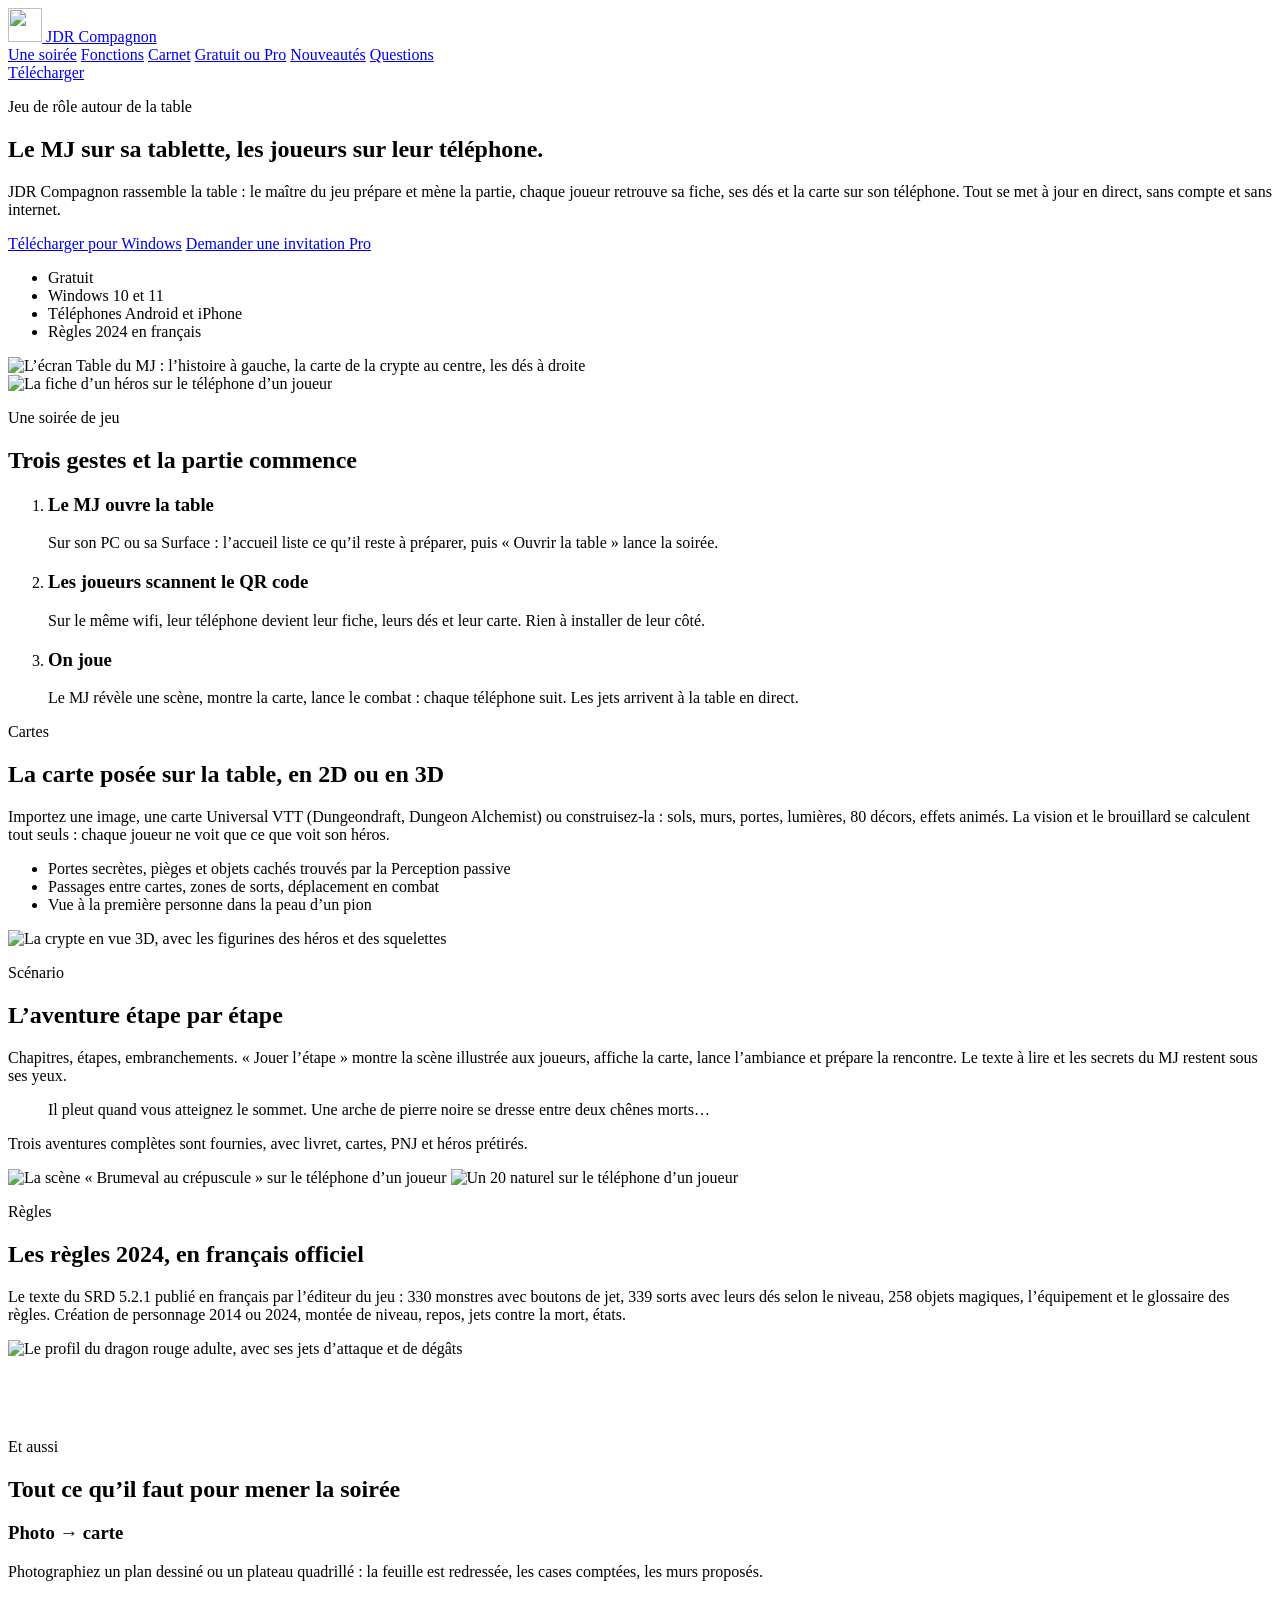
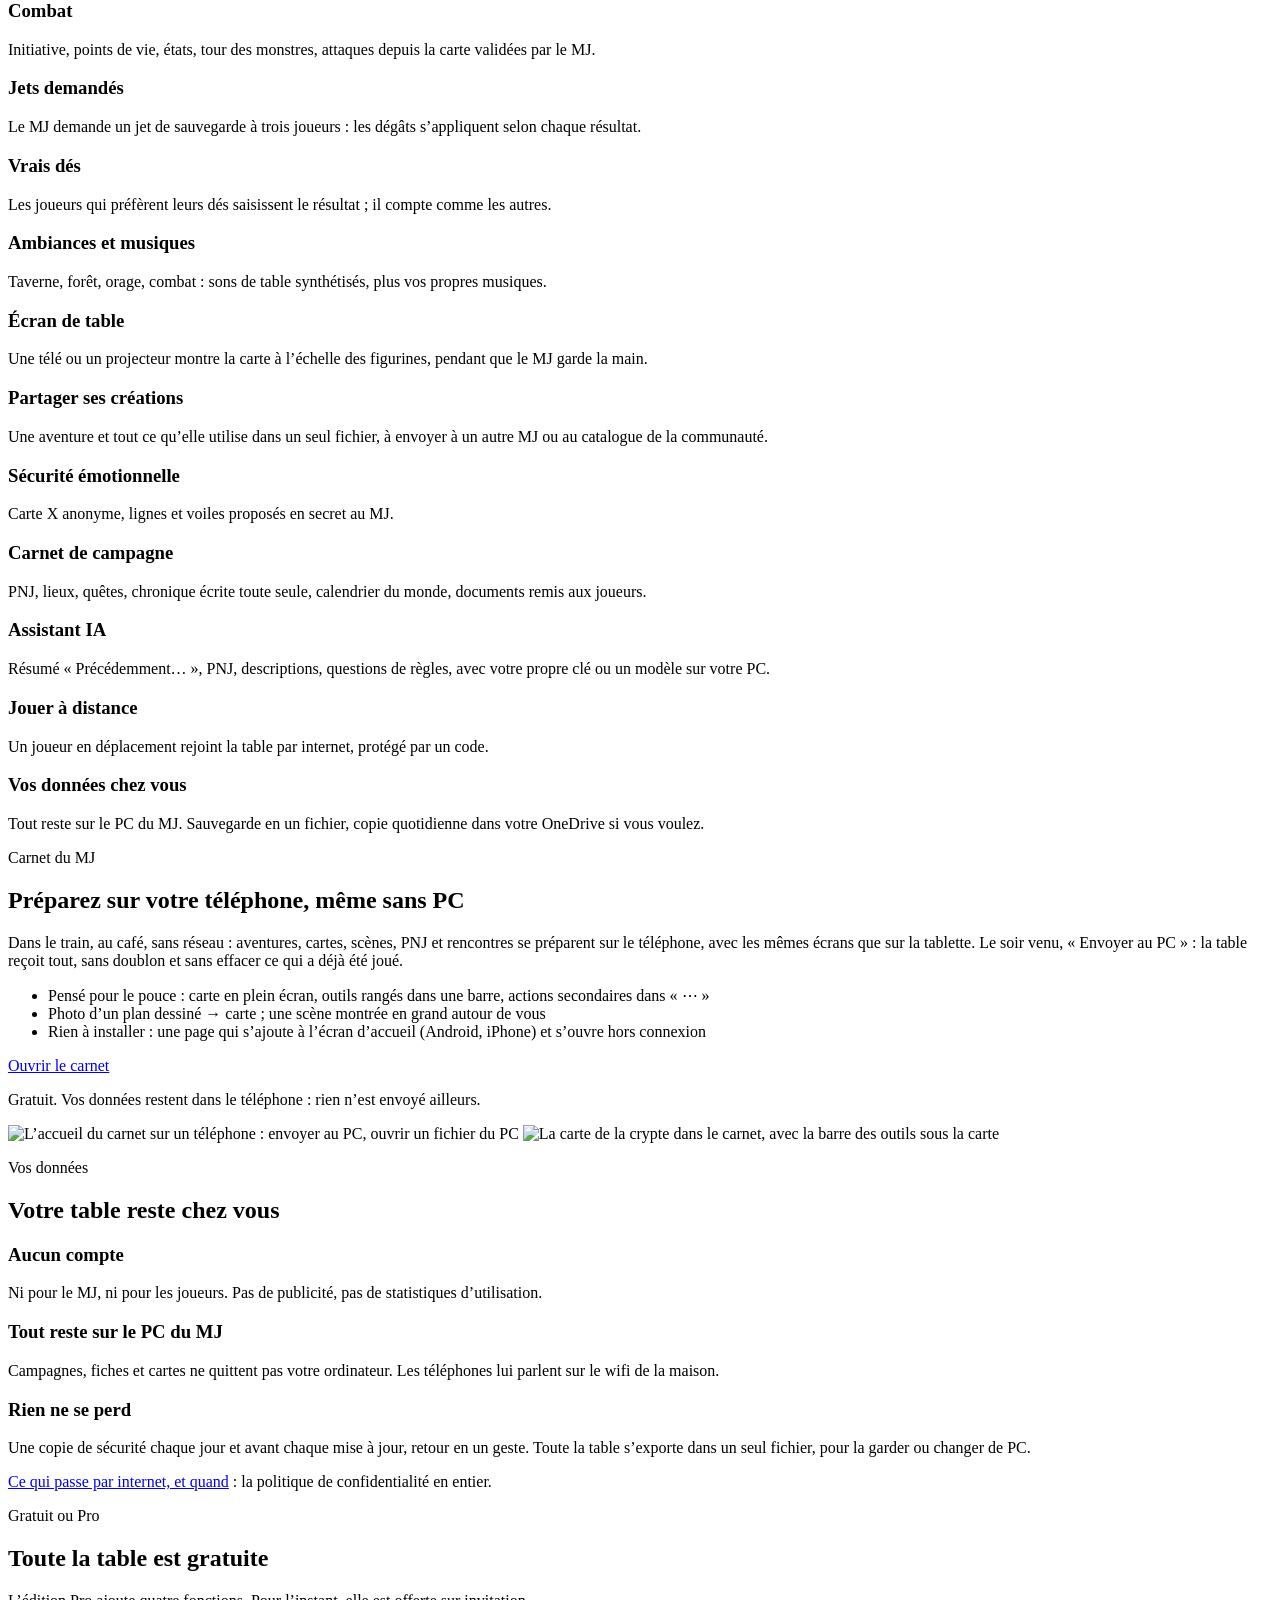
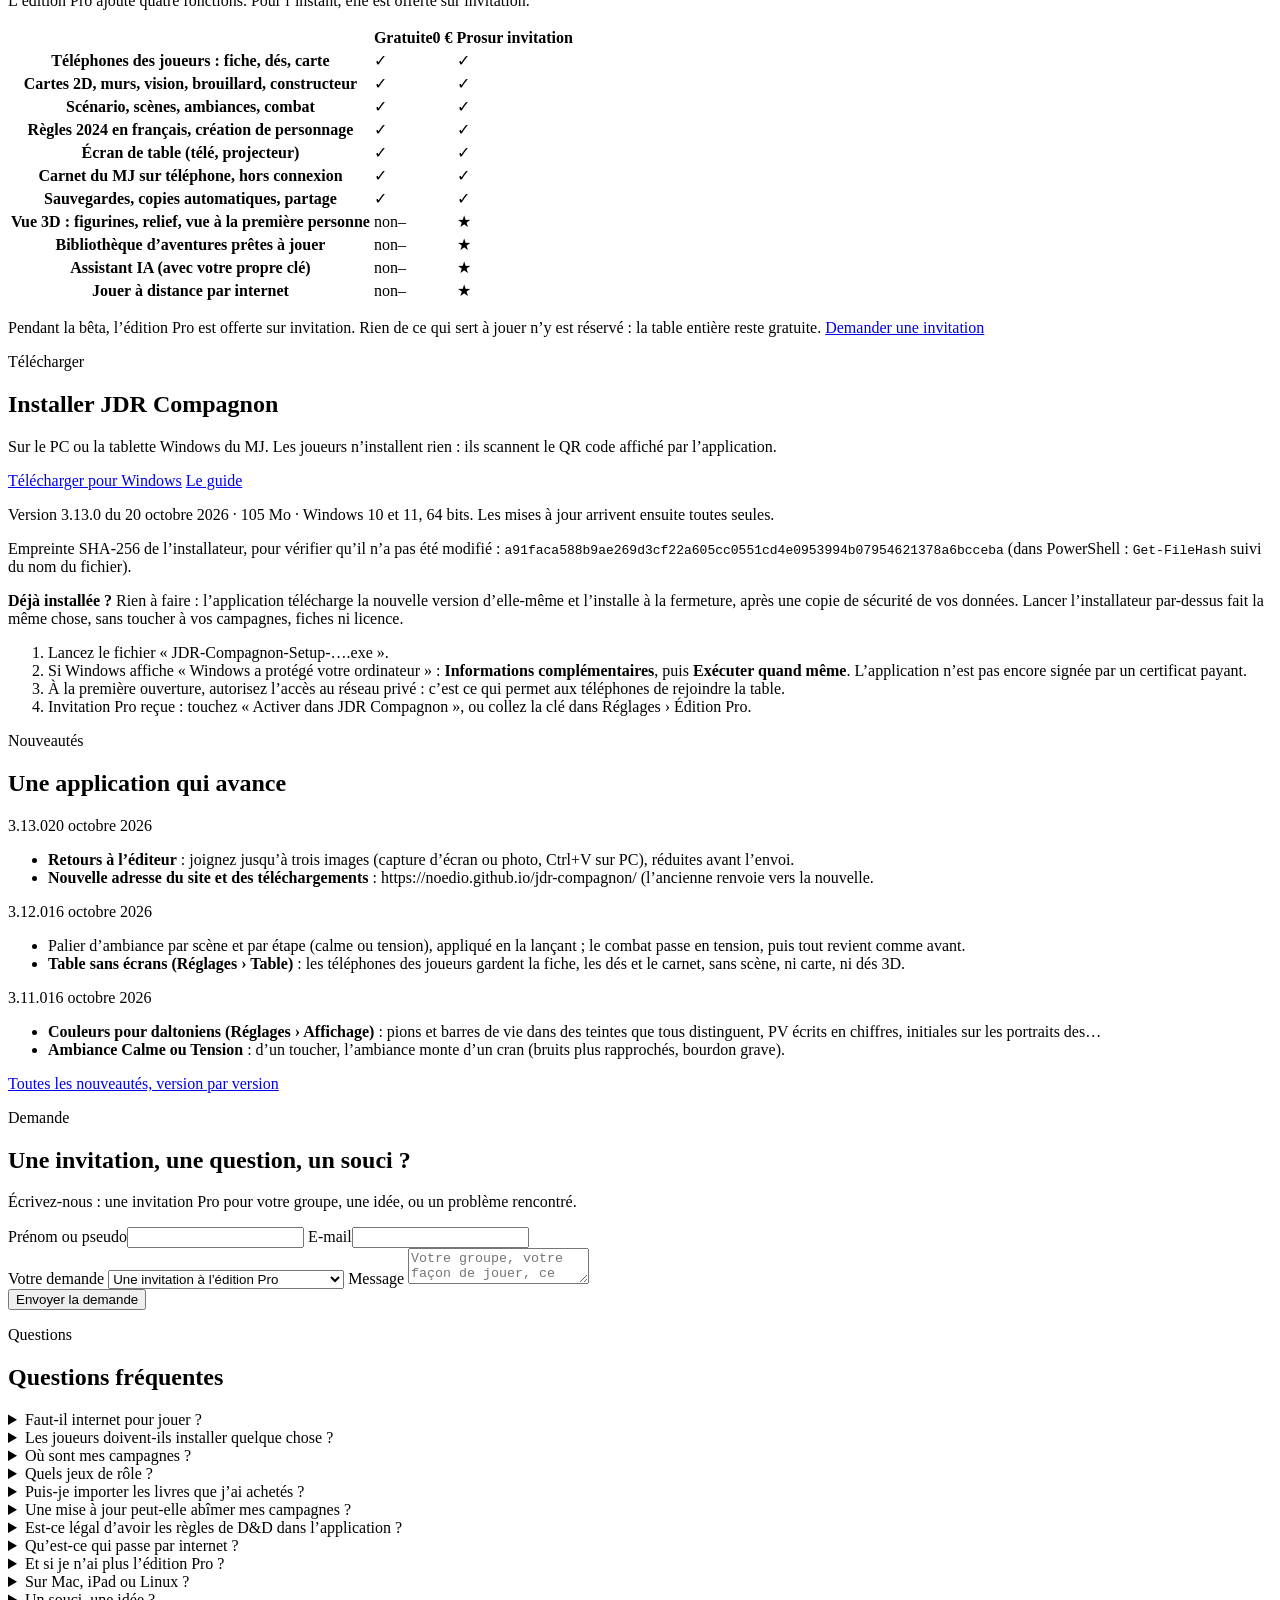
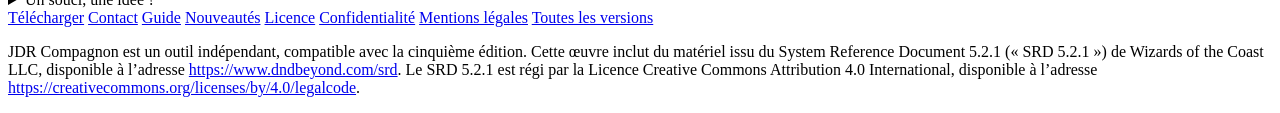
==== docs/index.html @ 68427a2b "Site et carnet du MJ 3.13.0" ====
<!doctype html>
<html lang="fr">
  <head>
    <meta charset="utf-8" />
    <meta name="viewport" content="width=device-width, initial-scale=1, viewport-fit=cover" />
    <title>JDR Compagnon</title>
    <meta
      name="description"
      content="L’application de table pour le jeu de rôle : le MJ sur sa tablette ou son PC, les joueurs sur leur téléphone. Cartes 2D et 3D, scénario, combat, dés, règles 2024 en français. Gratuite, sans compte, sans internet."
    />
    <meta property="og:title" content="JDR Compagnon" />
    <meta
      property="og:description"
      content="Le MJ sur sa tablette, les joueurs sur leur téléphone : cartes, scénario, combat et dés partagés autour de la table."
    />
    <!-- jdr:meta -->
    <meta property="og:type" content="website" />
    <meta property="og:url" content="https://noedio.github.io/jdr-compagnon/" />
    <meta property="og:locale" content="fr_FR" />
    <meta property="og:site_name" content="JDR Compagnon" />
    <meta property="og:image" content="https://noedio.github.io/jdr-compagnon/images/mj-table.jpg" />
    <meta property="og:image:width" content="1440" />
    <meta property="og:image:height" content="900" />
    <meta property="og:image:alt" content="L’écran du MJ : l’histoire, la carte de la crypte et les dés" />
    <meta name="twitter:card" content="summary_large_image" />
    <link rel="canonical" href="https://noedio.github.io/jdr-compagnon/" />
    <!-- /jdr:meta -->
    <meta name="theme-color" content="#0a0812" />
    <link rel="icon" href="images/favicon-64.png" />
    <link rel="preconnect" href="https://fonts.googleapis.com" />
    <link rel="preconnect" href="https://fonts.gstatic.com" crossorigin />
    <link
      rel="stylesheet"
      href="https://fonts.googleapis.com/css2?family=Cinzel:wght@600;700&family=EB+Garamond:ital@1&family=Inter:wght@400;500;600;700&display=swap"
    />
    <link rel="stylesheet" href="style.css" />
    <script src="config.js"></script>
  </head>
  <body>
    <header class="top">
      <div class="wrap">
        <a class="brand" href="#"><img src="images/icon-192.png" alt="" width="34" height="34" /> JDR Compagnon</a>
        <nav aria-label="Sections">
          <a href="#soiree">Une soirée</a>
          <a href="#fonctions">Fonctions</a>
          <a href="#carnet">Carnet</a>
          <a href="#editions">Gratuit ou Pro</a>
          <a href="#nouveautes">Nouveautés</a>
          <a href="#questions">Questions</a>
        </nav>
        <a class="btn btn-gold" href="#telecharger">Télécharger</a>
      </div>
    </header>

    <main>
      <section class="hero">
        <div class="wrap">
          <div class="hero-text">
            <p class="eyebrow">Jeu de rôle autour de la table</p>
            <h1>Le MJ sur sa tablette, <span>les joueurs sur leur téléphone.</span></h1>
            <p class="lead">
              JDR Compagnon rassemble la table : le maître du jeu prépare et mène la partie, chaque joueur retrouve sa fiche, ses dés et la
              carte sur son téléphone. Tout se met à jour en direct, sans compte et sans internet.
            </p>
            <div class="cta">
              <a
                class="btn btn-gold"
                href="https://github.com/Noedio/jdr-compagnon/releases/download/v3.13.0/JDR-Compagnon-Setup-3.13.0.exe"
                data-download
                >Télécharger pour Windows</a
              >
              <a class="btn btn-ghost" href="#demande">Demander une invitation Pro</a>
            </div>
            <ul class="facts">
              <li>Gratuit</li>
              <li>Windows 10 et 11</li>
              <li>Téléphones Android et iPhone</li>
              <li>Règles 2024 en français</li>
            </ul>
          </div>
          <div class="devices">
            <div class="tablet">
              <img
                src="images/mj-table.jpg"
                alt="L’écran Table du MJ : l’histoire à gauche, la carte de la crypte au centre, les dés à droite"
                width="1440"
                height="900"
              />
            </div>
            <div class="phone">
              <img src="images/joueur-fiche.jpg" alt="La fiche d’un héros sur le téléphone d’un joueur" width="780" height="1688" />
            </div>
          </div>
        </div>
      </section>

      <section id="soiree">
        <div class="wrap">
          <div class="section-head">
            <p class="eyebrow">Une soirée de jeu</p>
            <h2>Trois gestes et la partie commence</h2>
          </div>
          <ol class="steps">
            <li>
              <h3>Le MJ ouvre la table</h3>
              <p>Sur son PC ou sa Surface : l’accueil liste ce qu’il reste à préparer, puis « Ouvrir la table » lance la soirée.</p>
            </li>
            <li>
              <h3>Les joueurs scannent le QR code</h3>
              <p>Sur le même wifi, leur téléphone devient leur fiche, leurs dés et leur carte. Rien à installer de leur côté.</p>
            </li>
            <li>
              <h3>On joue</h3>
              <p>
                Le MJ révèle une scène, montre la carte, lance le combat : chaque téléphone suit. Les jets arrivent à la table en direct.
              </p>
            </li>
          </ol>
        </div>
      </section>

      <section id="fonctions">
        <div class="wrap">
          <div class="feature">
            <div class="feature-text">
              <p class="eyebrow">Cartes</p>
              <h2>La carte posée sur la table, en 2D ou en 3D</h2>
              <p>
                Importez une image, une carte Universal VTT (Dungeondraft, Dungeon Alchemist) ou construisez-la : sols, murs, portes,
                lumières, 80 décors, effets animés. La vision et le brouillard se calculent tout seuls : chaque joueur ne voit que ce que
                voit son héros.
              </p>
              <ul>
                <li>Portes secrètes, pièges et objets cachés trouvés par la Perception passive</li>
                <li>Passages entre cartes, zones de sorts, déplacement en combat</li>
                <li>Vue à la première personne dans la peau d’un pion</li>
              </ul>
            </div>
            <img
              class="shot"
              src="images/mj-carte-3d.jpg"
              alt="La crypte en vue 3D, avec les figurines des héros et des squelettes"
              width="1080"
              height="540"
              loading="lazy"
            />
          </div>

          <div class="feature flip">
            <div class="feature-text">
              <p class="eyebrow">Scénario</p>
              <h2>L’aventure étape par étape</h2>
              <p>
                Chapitres, étapes, embranchements. « Jouer l’étape » montre la scène illustrée aux joueurs, affiche la carte, lance
                l’ambiance et prépare la rencontre. Le texte à lire et les secrets du MJ restent sous ses yeux.
              </p>
              <blockquote>Il pleut quand vous atteignez le sommet. Une arche de pierre noire se dresse entre deux chênes morts…</blockquote>
              <p>Trois aventures complètes sont fournies, avec livret, cartes, PNJ et héros prétirés.</p>
            </div>
            <div class="pair">
              <img
                class="shot"
                src="images/joueur-scene.jpg"
                alt="La scène « Brumeval au crépuscule » sur le téléphone d’un joueur"
                width="780"
                height="1688"
                loading="lazy"
              />
              <img
                class="shot"
                src="images/joueur-des.jpg"
                alt="Un 20 naturel sur le téléphone d’un joueur"
                width="780"
                height="1688"
                loading="lazy"
              />
            </div>
          </div>

          <div class="feature">
            <div class="feature-text">
              <p class="eyebrow">Règles</p>
              <h2>Les règles 2024, en français officiel</h2>
              <p>
                Le texte du SRD 5.2.1 publié en français par l’éditeur du jeu : 330 monstres avec boutons de jet, 339 sorts avec leurs dés
                selon le niveau, 258 objets magiques, l’équipement et le glossaire des règles. Création de personnage 2014 ou 2024, montée
                de niveau, repos, jets contre la mort, états.
              </p>
            </div>
            <img
              class="shot"
              src="images/mj-bestiaire.jpg"
              alt="Le profil du dragon rouge adulte, avec ses jets d’attaque et de dégâts"
              width="1440"
              height="900"
              loading="lazy"
            />
          </div>

          <div class="section-head" style="margin-top: clamp(3rem, 7vw, 5rem)">
            <p class="eyebrow">Et aussi</p>
            <h2>Tout ce qu’il faut pour mener la soirée</h2>
          </div>
          <div class="grid">
            <article>
              <h3>Photo → carte</h3>
              <p>
                Photographiez un plan dessiné ou un plateau quadrillé : la feuille est redressée, les cases comptées, les murs proposés.
              </p>
            </article>
            <article>
              <h3>Combat</h3>
              <p>Initiative, points de vie, états, tour des monstres, attaques depuis la carte validées par le MJ.</p>
            </article>
            <article>
              <h3>Jets demandés</h3>
              <p>Le MJ demande un jet de sauvegarde à trois joueurs : les dégâts s’appliquent selon chaque résultat.</p>
            </article>
            <article>
              <h3>Vrais dés</h3>
              <p>Les joueurs qui préfèrent leurs dés saisissent le résultat ; il compte comme les autres.</p>
            </article>
            <article>
              <h3>Ambiances et musiques</h3>
              <p>Taverne, forêt, orage, combat : sons de table synthétisés, plus vos propres musiques.</p>
            </article>
            <article>
              <h3>Écran de table</h3>
              <p>Une télé ou un projecteur montre la carte à l’échelle des figurines, pendant que le MJ garde la main.</p>
            </article>
            <article>
              <h3>Partager ses créations</h3>
              <p>Une aventure et tout ce qu’elle utilise dans un seul fichier, à envoyer à un autre MJ ou au catalogue de la communauté.</p>
            </article>
            <article>
              <h3>Sécurité émotionnelle</h3>
              <p>Carte X anonyme, lignes et voiles proposés en secret au MJ.</p>
            </article>
            <article>
              <h3>Carnet de campagne</h3>
              <p>PNJ, lieux, quêtes, chronique écrite toute seule, calendrier du monde, documents remis aux joueurs.</p>
            </article>
            <article>
              <h3>Assistant IA</h3>
              <p>Résumé « Précédemment… », PNJ, descriptions, questions de règles, avec votre propre clé ou un modèle sur votre PC.</p>
            </article>
            <article>
              <h3>Jouer à distance</h3>
              <p>Un joueur en déplacement rejoint la table par internet, protégé par un code.</p>
            </article>
            <article>
              <h3>Vos données chez vous</h3>
              <p>Tout reste sur le PC du MJ. Sauvegarde en un fichier, copie quotidienne dans votre OneDrive si vous voulez.</p>
            </article>
          </div>
        </div>
      </section>

      <section id="carnet">
        <div class="wrap">
          <div class="feature flip">
            <div class="feature-text">
              <p class="eyebrow">Carnet du MJ</p>
              <h2>Préparez sur votre téléphone, même sans PC</h2>
              <p>
                Dans le train, au café, sans réseau : aventures, cartes, scènes, PNJ et rencontres se préparent sur le téléphone, avec les
                mêmes écrans que sur la tablette. Le soir venu, « Envoyer au PC » : la table reçoit tout, sans doublon et sans effacer ce
                qui a déjà été joué.
              </p>
              <ul>
                <li>Pensé pour le pouce : carte en plein écran, outils rangés dans une barre, actions secondaires dans « ⋯ »</li>
                <li>Photo d’un plan dessiné → carte ; une scène montrée en grand autour de vous</li>
                <li>Rien à installer : une page qui s’ajoute à l’écran d’accueil (Android, iPhone) et s’ouvre hors connexion</li>
              </ul>
              <div class="cta">
                <a class="btn btn-gold" href="app/">Ouvrir le carnet</a>
              </div>
              <p class="version">Gratuit. Vos données restent dans le téléphone : rien n’est envoyé ailleurs.</p>
            </div>
            <div class="pair">
              <img
                class="shot"
                src="images/carnet-accueil.jpg"
                alt="L’accueil du carnet sur un téléphone : envoyer au PC, ouvrir un fichier du PC"
                width="780"
                height="1688"
                loading="lazy"
              />
              <img
                class="shot"
                src="images/carnet-carte.jpg"
                alt="La carte de la crypte dans le carnet, avec la barre des outils sous la carte"
                width="780"
                height="1688"
                loading="lazy"
              />
            </div>
          </div>
        </div>
      </section>

      <section id="donnees">
        <div class="wrap">
          <div class="section-head">
            <p class="eyebrow">Vos données</p>
            <h2>Votre table reste chez vous</h2>
          </div>
          <div class="pledges">
            <div>
              <h3>Aucun compte</h3>
              <p>Ni pour le MJ, ni pour les joueurs. Pas de publicité, pas de statistiques d’utilisation.</p>
            </div>
            <div>
              <h3>Tout reste sur le PC du MJ</h3>
              <p>Campagnes, fiches et cartes ne quittent pas votre ordinateur. Les téléphones lui parlent sur le wifi de la maison.</p>
            </div>
            <div>
              <h3>Rien ne se perd</h3>
              <p>
                Une copie de sécurité chaque jour et avant chaque mise à jour, retour en un geste. Toute la table s’exporte dans un seul
                fichier, pour la garder ou changer de PC.
              </p>
            </div>
          </div>
          <p class="note">
            <a href="confidentialite.html">Ce qui passe par internet, et quand</a> : la politique de confidentialité en entier.
          </p>
        </div>
      </section>

      <section id="editions">
        <div class="wrap">
          <div class="section-head">
            <p class="eyebrow">Gratuit ou Pro</p>
            <h2>Toute la table est gratuite</h2>
            <p class="lead">L’édition Pro ajoute quatre fonctions. Pour l’instant, elle est offerte sur invitation.</p>
          </div>
          <div class="compare" role="region" aria-label="Comparaison des éditions" tabindex="0">
            <table>
              <thead>
                <tr>
                  <th scope="col"></th>
                  <th scope="col">Gratuite<span>0 €</span></th>
                  <th scope="col" class="pro">Pro<span>sur invitation</span></th>
                </tr>
              </thead>
              <tbody>
                <tr>
                  <th scope="row">Téléphones des joueurs : fiche, dés, carte</th>
                  <td>✓</td>
                  <td>✓</td>
                </tr>
                <tr>
                  <th scope="row">Cartes 2D, murs, vision, brouillard, constructeur</th>
                  <td>✓</td>
                  <td>✓</td>
                </tr>
                <tr>
                  <th scope="row">Scénario, scènes, ambiances, combat</th>
                  <td>✓</td>
                  <td>✓</td>
                </tr>
                <tr>
                  <th scope="row">Règles 2024 en français, création de personnage</th>
                  <td>✓</td>
                  <td>✓</td>
                </tr>
                <tr>
                  <th scope="row">Écran de table (télé, projecteur)</th>
                  <td>✓</td>
                  <td>✓</td>
                </tr>
                <tr>
                  <th scope="row">Carnet du MJ sur téléphone, hors connexion</th>
                  <td>✓</td>
                  <td>✓</td>
                </tr>
                <tr>
                  <th scope="row">Sauvegardes, copies automatiques, partage</th>
                  <td>✓</td>
                  <td>✓</td>
                </tr>
                <tr>
                  <th scope="row">Vue 3D : figurines, relief, vue à la première personne</th>
                  <td><span class="sr-only">non</span>–</td>
                  <td>★</td>
                </tr>
                <tr>
                  <th scope="row">Bibliothèque d’aventures prêtes à jouer</th>
                  <td><span class="sr-only">non</span>–</td>
                  <td>★</td>
                </tr>
                <tr>
                  <th scope="row">Assistant IA (avec votre propre clé)</th>
                  <td><span class="sr-only">non</span>–</td>
                  <td>★</td>
                </tr>
                <tr>
                  <th scope="row">Jouer à distance par internet</th>
                  <td><span class="sr-only">non</span>–</td>
                  <td>★</td>
                </tr>
              </tbody>
            </table>
          </div>
          <p class="note">
            Pendant la bêta, l’édition Pro est offerte sur invitation. Rien de ce qui sert à jouer n’y est réservé : la table entière reste
            gratuite. <a href="#demande">Demander une invitation</a>
          </p>
        </div>
      </section>

      <section id="telecharger">
        <div class="wrap">
          <div class="download">
            <div class="feature-text">
              <p class="eyebrow">Télécharger</p>
              <h2>Installer JDR Compagnon</h2>
              <p>
                Sur le PC ou la tablette Windows du MJ. Les joueurs n’installent rien : ils scannent le QR code affiché par l’application.
              </p>
              <div class="cta">
                <a
                  class="btn btn-gold"
                  href="https://github.com/Noedio/jdr-compagnon/releases/download/v3.13.0/JDR-Compagnon-Setup-3.13.0.exe"
                  data-download
                  >Télécharger pour Windows</a
                >
                <a class="btn btn-ghost" href="guide.html">Le guide</a>
              </div>
              <p class="version" id="version">
                <!-- jdr:version -->Version 3.13.0 du 20 octobre 2026 · 105 Mo · Windows 10 et 11, 64 bits. Les mises à jour arrivent ensuite toutes seules.<!-- /jdr:version -->
              </p>
              <p class="version hash-line">
                <!-- jdr:empreinte -->Empreinte SHA-256 de l’installateur, pour vérifier qu’il n’a pas été modifié : <code class="hash">a91faca588b9ae269d3cf22a605cc0551cd4e0953994b07954621378a6bcceba</code> (dans PowerShell : <code>Get-FileHash</code> suivi du nom du fichier).<!-- /jdr:empreinte -->
              </p>
              <p class="version">
                <strong>Déjà installée ?</strong> Rien à faire : l’application télécharge la nouvelle version d’elle-même et l’installe à la
                fermeture, après une copie de sécurité de vos données. Lancer l’installateur par-dessus fait la même chose, sans toucher à
                vos campagnes, fiches ni licence.
              </p>
            </div>
            <ol>
              <li>Lancez le fichier « JDR-Compagnon-Setup-….exe ».</li>
              <li>
                Si Windows affiche « Windows a protégé votre ordinateur » : <strong>Informations complémentaires</strong>, puis
                <strong>Exécuter quand même</strong>. L’application n’est pas encore signée par un certificat payant.
              </li>
              <li>
                À la première ouverture, autorisez l’accès au réseau privé : c’est ce qui permet aux téléphones de rejoindre la table.
              </li>
              <li>Invitation Pro reçue : touchez « Activer dans JDR Compagnon », ou collez la clé dans Réglages › Édition Pro.</li>
            </ol>
          </div>
        </div>
      </section>

      <section id="nouveautes">
        <div class="wrap">
          <div class="section-head">
            <p class="eyebrow">Nouveautés</p>
            <h2>Une application qui avance</h2>
          </div>
          <div class="releases">
            <!-- jdr:nouveautes -->
            <article class="release">
              <p class="release-head"><span class="tag">3.13.0</span><time>20 octobre 2026</time></p>
              <ul><li><strong>Retours à l’éditeur</strong> : joignez jusqu’à trois images (capture d’écran ou photo, Ctrl+V sur PC), réduites avant l’envoi.</li><li><strong>Nouvelle adresse du site et des téléchargements</strong> : https://noedio.github.io/jdr-compagnon/ (l’ancienne renvoie vers la nouvelle.</li></ul>
            </article>
            <article class="release">
              <p class="release-head"><span class="tag">3.12.0</span><time>16 octobre 2026</time></p>
              <ul><li>Palier d’ambiance par scène et par étape (calme ou tension), appliqué en la lançant ; le combat passe en tension, puis tout revient comme avant.</li><li><strong>Table sans écrans (Réglages › Table)</strong> : les téléphones des joueurs gardent la fiche, les dés et le carnet, sans scène, ni carte, ni dés 3D.</li></ul>
            </article>
            <article class="release">
              <p class="release-head"><span class="tag">3.11.0</span><time>16 octobre 2026</time></p>
              <ul><li><strong>Couleurs pour daltoniens (Réglages › Affichage)</strong> : pions et barres de vie dans des teintes que tous distinguent, PV écrits en chiffres, initiales sur les portraits des…</li><li><strong>Ambiance Calme ou Tension</strong> : d’un toucher, l’ambiance monte d’un cran (bruits plus rapprochés, bourdon grave).</li></ul>
            </article>
          <!-- /jdr:nouveautes -->
          </div>
          <p class="note"><a href="nouveautes.html">Toutes les nouveautés, version par version</a></p>
        </div>
      </section>

      <!-- jdr:feuille --><!-- /jdr:feuille -->

      <section id="demande">
        <div class="wrap">
          <div class="section-head">
            <p class="eyebrow">Demande</p>
            <h2>Une invitation, une question, un souci ?</h2>
            <p class="lead">Écrivez-nous : une invitation Pro pour votre groupe, une idée, ou un problème rencontré.</p>
          </div>
          <form id="request" novalidate>
            <div class="row">
              <label for="r-name"
                >Prénom ou pseudo<input id="r-name" name="name" autocomplete="given-name" required maxlength="60"
              /></label>
              <label for="r-email"
                >E-mail<input id="r-email" name="email" type="email" autocomplete="email" required maxlength="120"
              /></label>
            </div>
            <label for="r-kind"
              >Votre demande
              <select id="r-kind" name="kind">
                <option value="invitation">Une invitation à l’édition Pro</option>
                <option value="question">Une question</option>
                <option value="probleme">Un problème avec l’application</option>
                <option value="contenu">Proposer une aventure ou une carte</option>
              </select>
            </label>
            <label for="r-message"
              >Message
              <textarea
                id="r-message"
                name="message"
                maxlength="2000"
                placeholder="Votre groupe, votre façon de jouer, ce qui vous amène…"
              ></textarea>
            </label>
            <div class="cta">
              <button class="btn btn-gold" type="submit">Envoyer la demande</button>
            </div>
            <p class="status" id="r-status" role="status"></p>
            <p class="mailbox" id="r-mailbox" hidden>
              Votre messagerie ne s’est pas ouverte ? Écrivez à <code id="r-address"></code>
              <button class="btn btn-ghost" type="button" id="r-copy">Copier l’adresse</button>
            </p>
          </form>
        </div>
      </section>

      <section id="questions">
        <div class="wrap">
          <div class="section-head">
            <p class="eyebrow">Questions</p>
            <h2>Questions fréquentes</h2>
          </div>
          <details>
            <summary>Faut-il internet pour jouer ?</summary>
            <p>
              Non. Le PC du MJ et les téléphones se parlent sur le wifi de la maison. Internet ne sert qu’aux mises à jour, à l’assistant IA
              et au jeu à distance.
            </p>
          </details>
          <details>
            <summary>Les joueurs doivent-ils installer quelque chose ?</summary>
            <p>Non : ils scannent le QR code et la table s’ouvre dans le navigateur du téléphone, Android comme iPhone.</p>
          </details>
          <details>
            <summary>Où sont mes campagnes ?</summary>
            <p>
              Sur le PC du MJ, et nulle part ailleurs. Aucun compte, aucune donnée envoyée. Une sauvegarde tient dans un seul fichier pour
              changer de PC.
            </p>
          </details>
          <details>
            <summary>Quels jeux de rôle ?</summary>
            <p>
              La cinquième édition en priorité (règles 2014 et 2024), avec des fiches génériques pour d’autres jeux. Les cartes, le
              scénario, les scènes et les dés servent à n’importe quel jeu.
            </p>
          </details>
          <details>
            <summary>Puis-je importer les livres que j’ai achetés ?</summary>
            <p>
              Pour votre table, oui : photographiez vos cartes, saisissez vos étapes. Mais ces contenus restent sous droits : ils ne peuvent
              être ni partagés ni proposés au catalogue.
            </p>
          </details>
          <details>
            <summary>Une mise à jour peut-elle abîmer mes campagnes ?</summary>
            <p>
              Avant chaque mise à jour, l’application fait une copie de sécurité de toute la table. Si quelque chose ne va pas, « Revenir
              aux données d’avant » remet tout comme avant, en un geste (Réglages › Table › Copies de sécurité).
            </p>
          </details>
          <details>
            <summary>Est-ce légal d’avoir les règles de D&amp;D dans l’application ?</summary>
            <p>
              Oui. Les règles viennent du SRD 5.2.1, le document de référence que l’éditeur du jeu publie gratuitement en français sous
              licence Creative Commons (CC BY 4.0). Les livres du commerce ne sont pas inclus.
            </p>
          </details>
          <details>
            <summary>Qu’est-ce qui passe par internet ?</summary>
            <p>
              Seulement ce que vous voyez venir : les mises à jour, les annonces de l’éditeur, l’activation d’une licence Pro, les retours
              que vous envoyez, l’assistant IA si vous le réglez, et le jeu à distance si vous l’ouvrez.
              <a href="confidentialite.html">Le détail dans la politique de confidentialité.</a>
            </p>
          </details>
          <details>
            <summary>Et si je n’ai plus l’édition Pro ?</summary>
            <p>
              Vos campagnes restent intactes et toujours ouvertes : seules la vue 3D, la bibliothèque d’aventures, l’assistant IA et le jeu
              à distance se mettent en pause. La licence se vérifie sur votre PC, sans connexion.
            </p>
          </details>
          <details>
            <summary>Sur Mac, iPad ou Linux ?</summary>
            <p>
              L’application du MJ est pour Windows 10 et 11. Les joueurs, eux, utilisent n’importe quel téléphone ou tablette, Android comme
              iPhone, et le carnet du MJ s’ouvre dans tout navigateur, même hors connexion.
            </p>
          </details>
          <details>
            <summary>Un souci, une idée ?</summary>
            <p>
              Dans l’application : Réglages › Aide › « Signaler un problème » ou « Proposer une idée ». Les joueurs ont les mêmes boutons
              sur leur téléphone. Vous suivez ensuite la réponse dans « Mes retours ».
            </p>
          </details>
        </div>
      </section>
    </main>

    <footer>
      <div class="wrap">
        <div class="links">
          <a href="#telecharger">Télécharger</a>
          <a href="#demande">Contact</a>
          <a href="guide.html">Guide</a>
          <a href="nouveautes.html">Nouveautés</a>
          <a href="licence.html">Licence</a>
          <a href="confidentialite.html">Confidentialité</a>
          <a href="mentions-legales.html">Mentions légales</a>
          <a href="https://github.com/Creusky2/jdr-compagnon/releases">Toutes les versions</a>
        </div>
        <p>
          JDR Compagnon est un outil indépendant, compatible avec la cinquième édition. Cette œuvre inclut du matériel issu du System
          Reference Document 5.2.1 (« SRD 5.2.1 ») de Wizards of the Coast LLC, disponible à l’adresse
          <a href="https://www.dndbeyond.com/srd">https://www.dndbeyond.com/srd</a>. Le SRD 5.2.1 est régi par la Licence Creative Commons
          Attribution 4.0 International, disponible à l’adresse
          <a href="https://creativecommons.org/licenses/by/4.0/legalcode">https://creativecommons.org/licenses/by/4.0/legalcode</a>.
        </p>
        <p id="copyright"></p>
      </div>
    </footer>
    <script src="site.js"></script>
  </body>
</html>
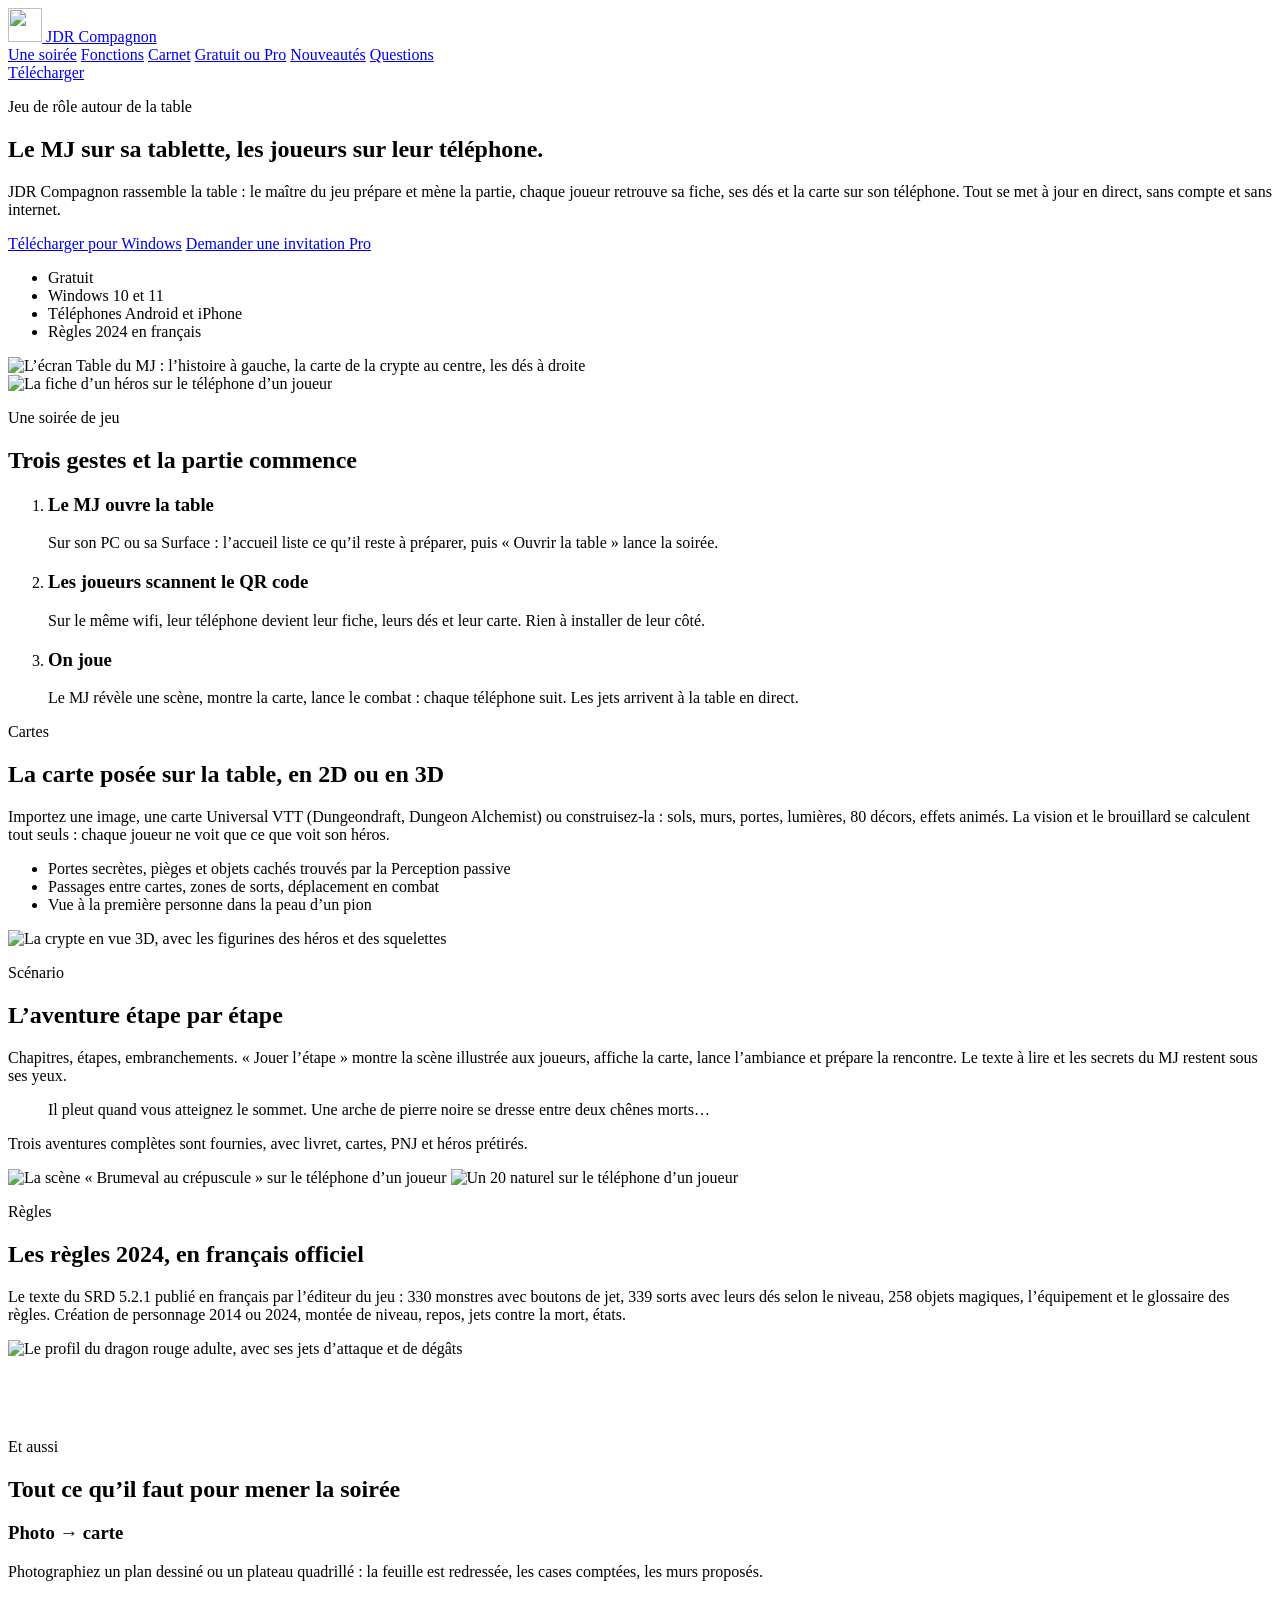
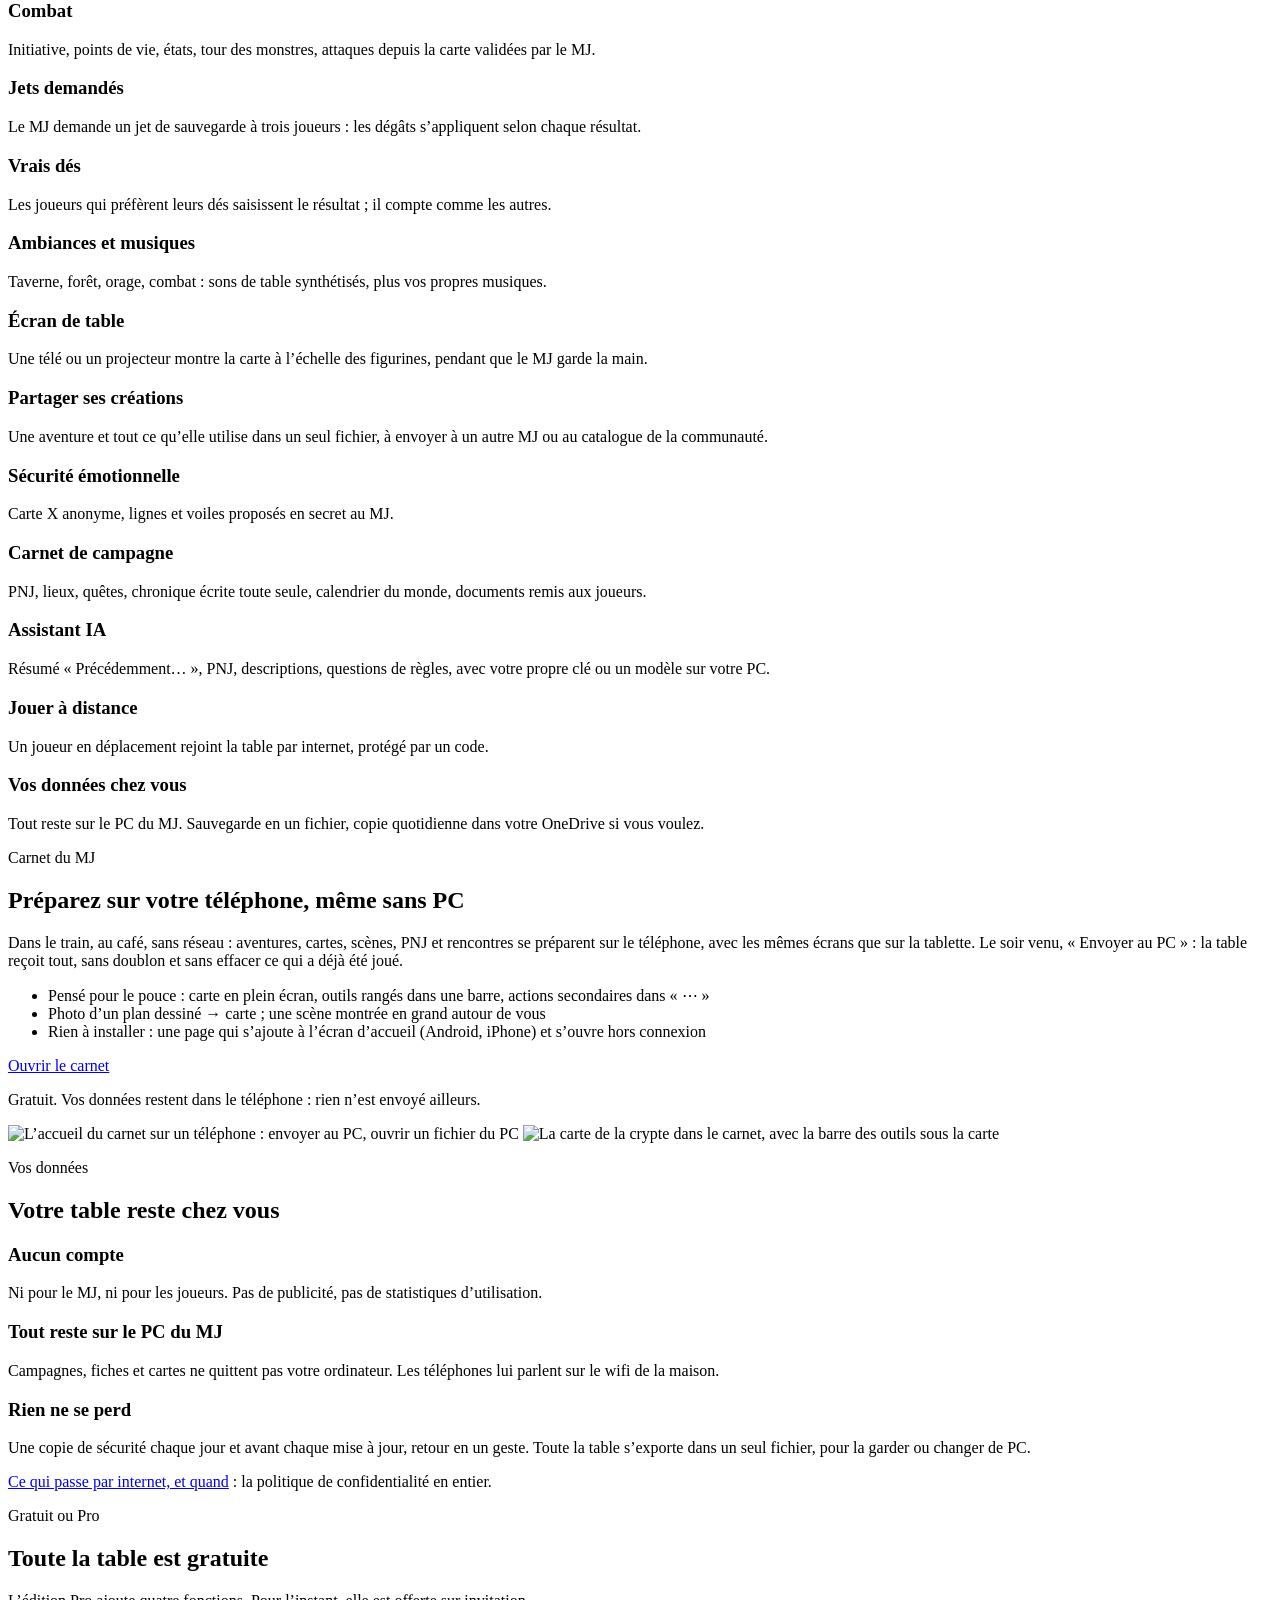
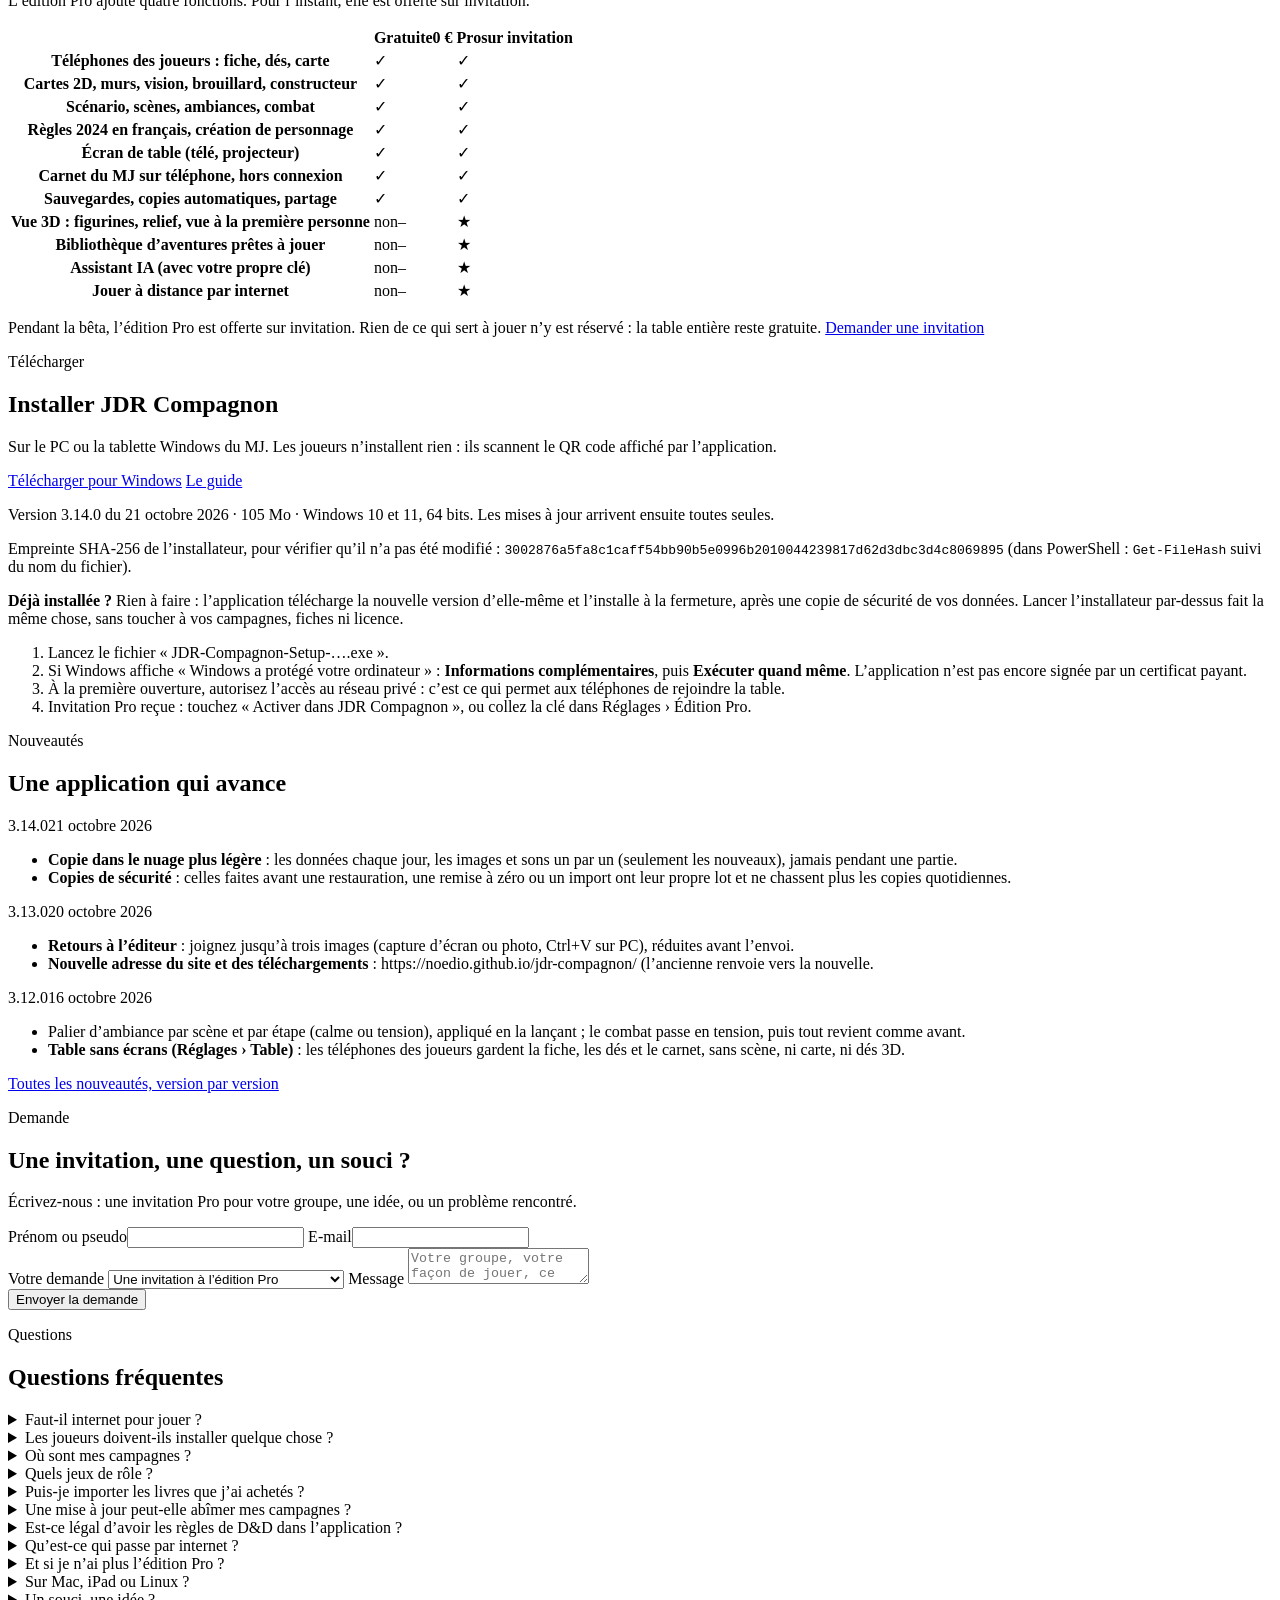
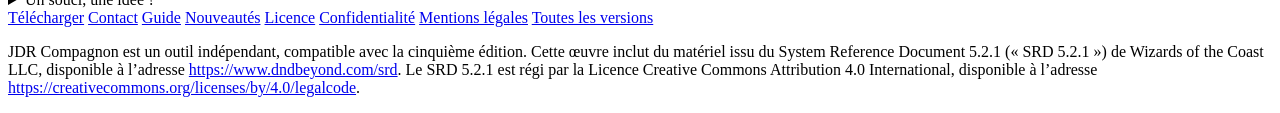
==== commit edde22bb: "Site et carnet du MJ 3.14.0" ====
--- a/docs/index.html
+++ b/docs/index.html
@@ -65,7 +65,7 @@
             <div class="cta">
               <a
                 class="btn btn-gold"
-                href="https://github.com/Noedio/jdr-compagnon/releases/download/v3.13.0/JDR-Compagnon-Setup-3.13.0.exe"
+                href="https://github.com/Noedio/jdr-compagnon/releases/download/v3.14.0/JDR-Compagnon-Setup-3.14.0.exe"
                 data-download
                 >Télécharger pour Windows</a
               >
@@ -422,17 +422,17 @@
               <div class="cta">
                 <a
                   class="btn btn-gold"
-                  href="https://github.com/Noedio/jdr-compagnon/releases/download/v3.13.0/JDR-Compagnon-Setup-3.13.0.exe"
+                  href="https://github.com/Noedio/jdr-compagnon/releases/download/v3.14.0/JDR-Compagnon-Setup-3.14.0.exe"
                   data-download
                   >Télécharger pour Windows</a
                 >
                 <a class="btn btn-ghost" href="guide.html">Le guide</a>
               </div>
               <p class="version" id="version">
-                <!-- jdr:version -->Version 3.13.0 du 20 octobre 2026 · 105 Mo · Windows 10 et 11, 64 bits. Les mises à jour arrivent ensuite toutes seules.<!-- /jdr:version -->
+                <!-- jdr:version -->Version 3.14.0 du 21 octobre 2026 · 105 Mo · Windows 10 et 11, 64 bits. Les mises à jour arrivent ensuite toutes seules.<!-- /jdr:version -->
               </p>
               <p class="version hash-line">
-                <!-- jdr:empreinte -->Empreinte SHA-256 de l’installateur, pour vérifier qu’il n’a pas été modifié : <code class="hash">a91faca588b9ae269d3cf22a605cc0551cd4e0953994b07954621378a6bcceba</code> (dans PowerShell : <code>Get-FileHash</code> suivi du nom du fichier).<!-- /jdr:empreinte -->
+                <!-- jdr:empreinte -->Empreinte SHA-256 de l’installateur, pour vérifier qu’il n’a pas été modifié : <code class="hash">3002876a5fa8c1caff54bb90b5e0996b2010044239817d62d3dbc3d4c8069895</code> (dans PowerShell : <code>Get-FileHash</code> suivi du nom du fichier).<!-- /jdr:empreinte -->
               </p>
               <p class="version">
                 <strong>Déjà installée ?</strong> Rien à faire : l’application télécharge la nouvelle version d’elle-même et l’installe à la
@@ -464,16 +464,16 @@
           <div class="releases">
             <!-- jdr:nouveautes -->
             <article class="release">
+              <p class="release-head"><span class="tag">3.14.0</span><time>21 octobre 2026</time></p>
+              <ul><li><strong>Copie dans le nuage plus légère</strong> : les données chaque jour, les images et sons un par un (seulement les nouveaux), jamais pendant une partie.</li><li><strong>Copies de sécurité</strong> : celles faites avant une restauration, une remise à zéro ou un import ont leur propre lot et ne chassent plus les copies quotidiennes.</li></ul>
+            </article>
+            <article class="release">
               <p class="release-head"><span class="tag">3.13.0</span><time>20 octobre 2026</time></p>
               <ul><li><strong>Retours à l’éditeur</strong> : joignez jusqu’à trois images (capture d’écran ou photo, Ctrl+V sur PC), réduites avant l’envoi.</li><li><strong>Nouvelle adresse du site et des téléchargements</strong> : https://noedio.github.io/jdr-compagnon/ (l’ancienne renvoie vers la nouvelle.</li></ul>
             </article>
             <article class="release">
               <p class="release-head"><span class="tag">3.12.0</span><time>16 octobre 2026</time></p>
               <ul><li>Palier d’ambiance par scène et par étape (calme ou tension), appliqué en la lançant ; le combat passe en tension, puis tout revient comme avant.</li><li><strong>Table sans écrans (Réglages › Table)</strong> : les téléphones des joueurs gardent la fiche, les dés et le carnet, sans scène, ni carte, ni dés 3D.</li></ul>
-            </article>
-            <article class="release">
-              <p class="release-head"><span class="tag">3.11.0</span><time>16 octobre 2026</time></p>
-              <ul><li><strong>Couleurs pour daltoniens (Réglages › Affichage)</strong> : pions et barres de vie dans des teintes que tous distinguent, PV écrits en chiffres, initiales sur les portraits des…</li><li><strong>Ambiance Calme ou Tension</strong> : d’un toucher, l’ambiance monte d’un cran (bruits plus rapprochés, bourdon grave).</li></ul>
             </article>
           <!-- /jdr:nouveautes -->
           </div>
@@ -624,7 +624,7 @@
           <a href="licence.html">Licence</a>
           <a href="confidentialite.html">Confidentialité</a>
           <a href="mentions-legales.html">Mentions légales</a>
-          <a href="https://github.com/Creusky2/jdr-compagnon/releases">Toutes les versions</a>
+          <a href="https://github.com/Noedio/jdr-compagnon/releases">Toutes les versions</a>
         </div>
         <p>
           JDR Compagnon est un outil indépendant, compatible avec la cinquième édition. Cette œuvre inclut du matériel issu du System
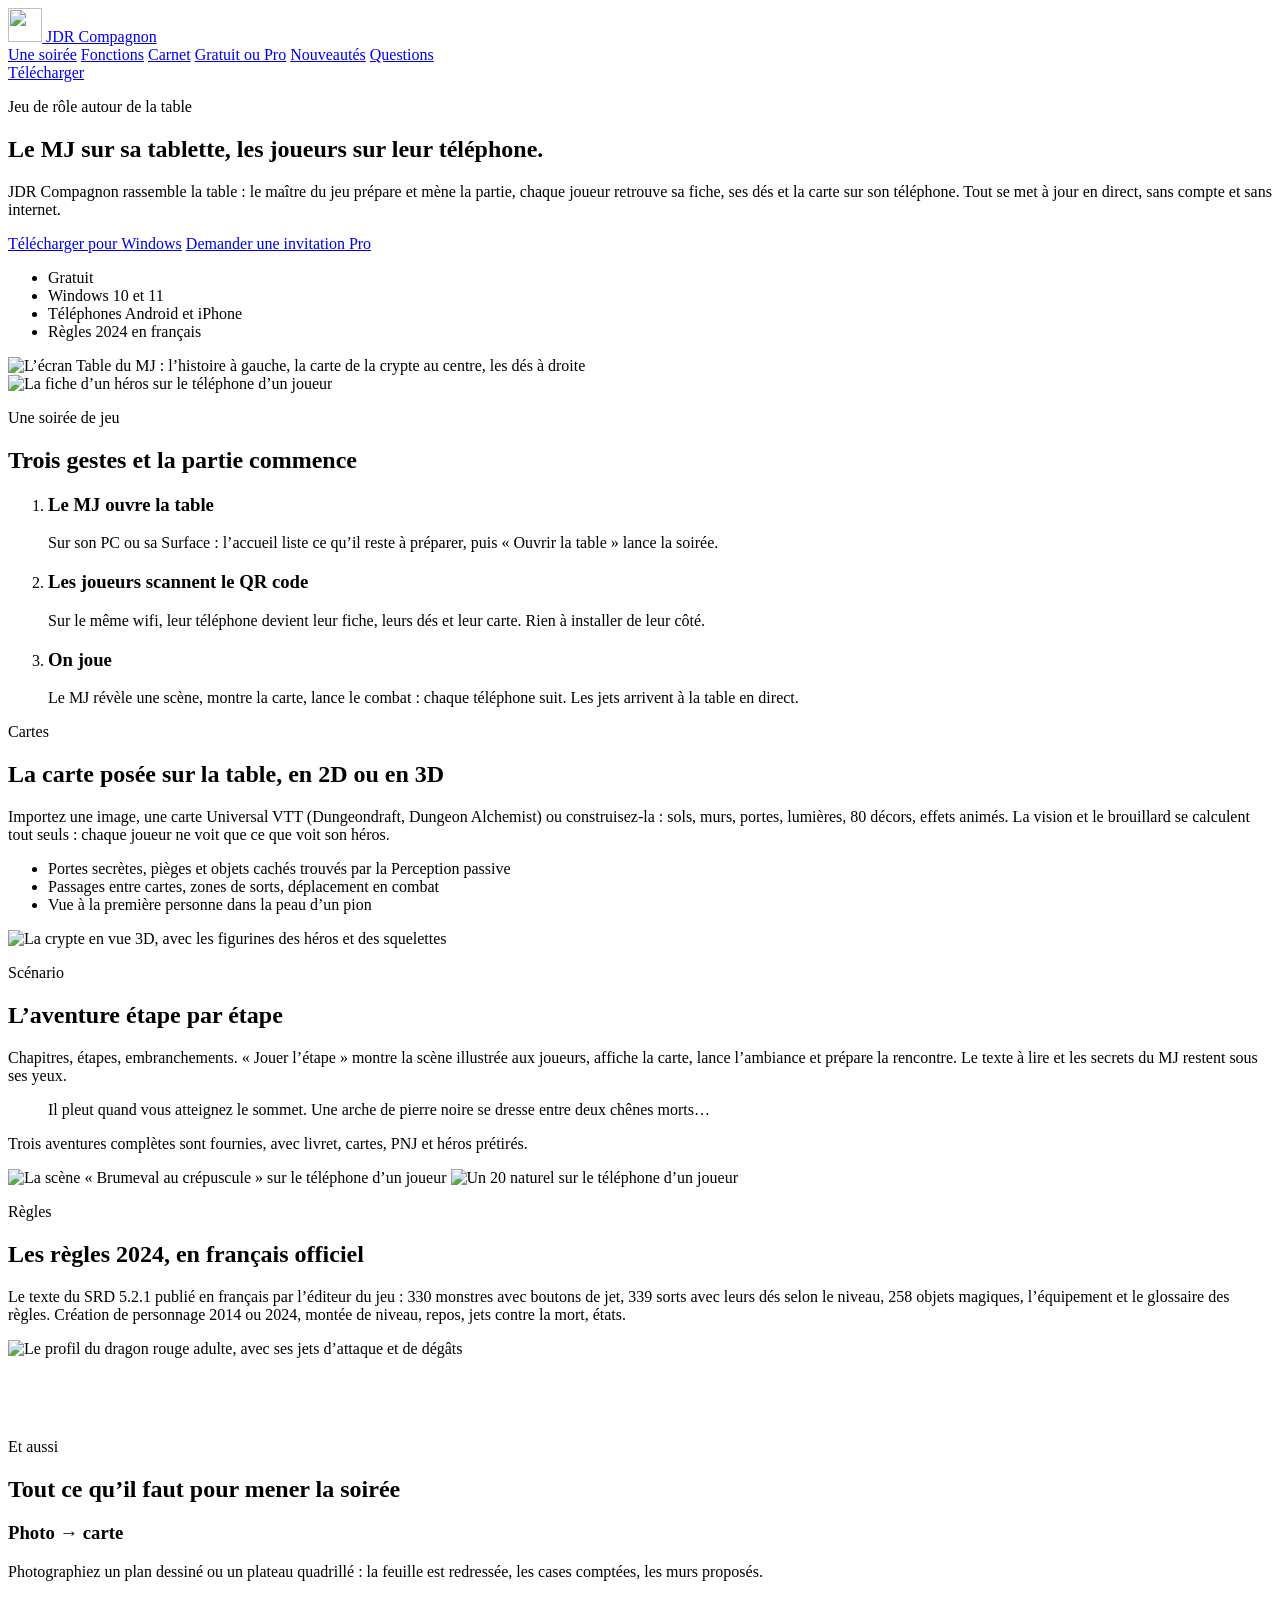
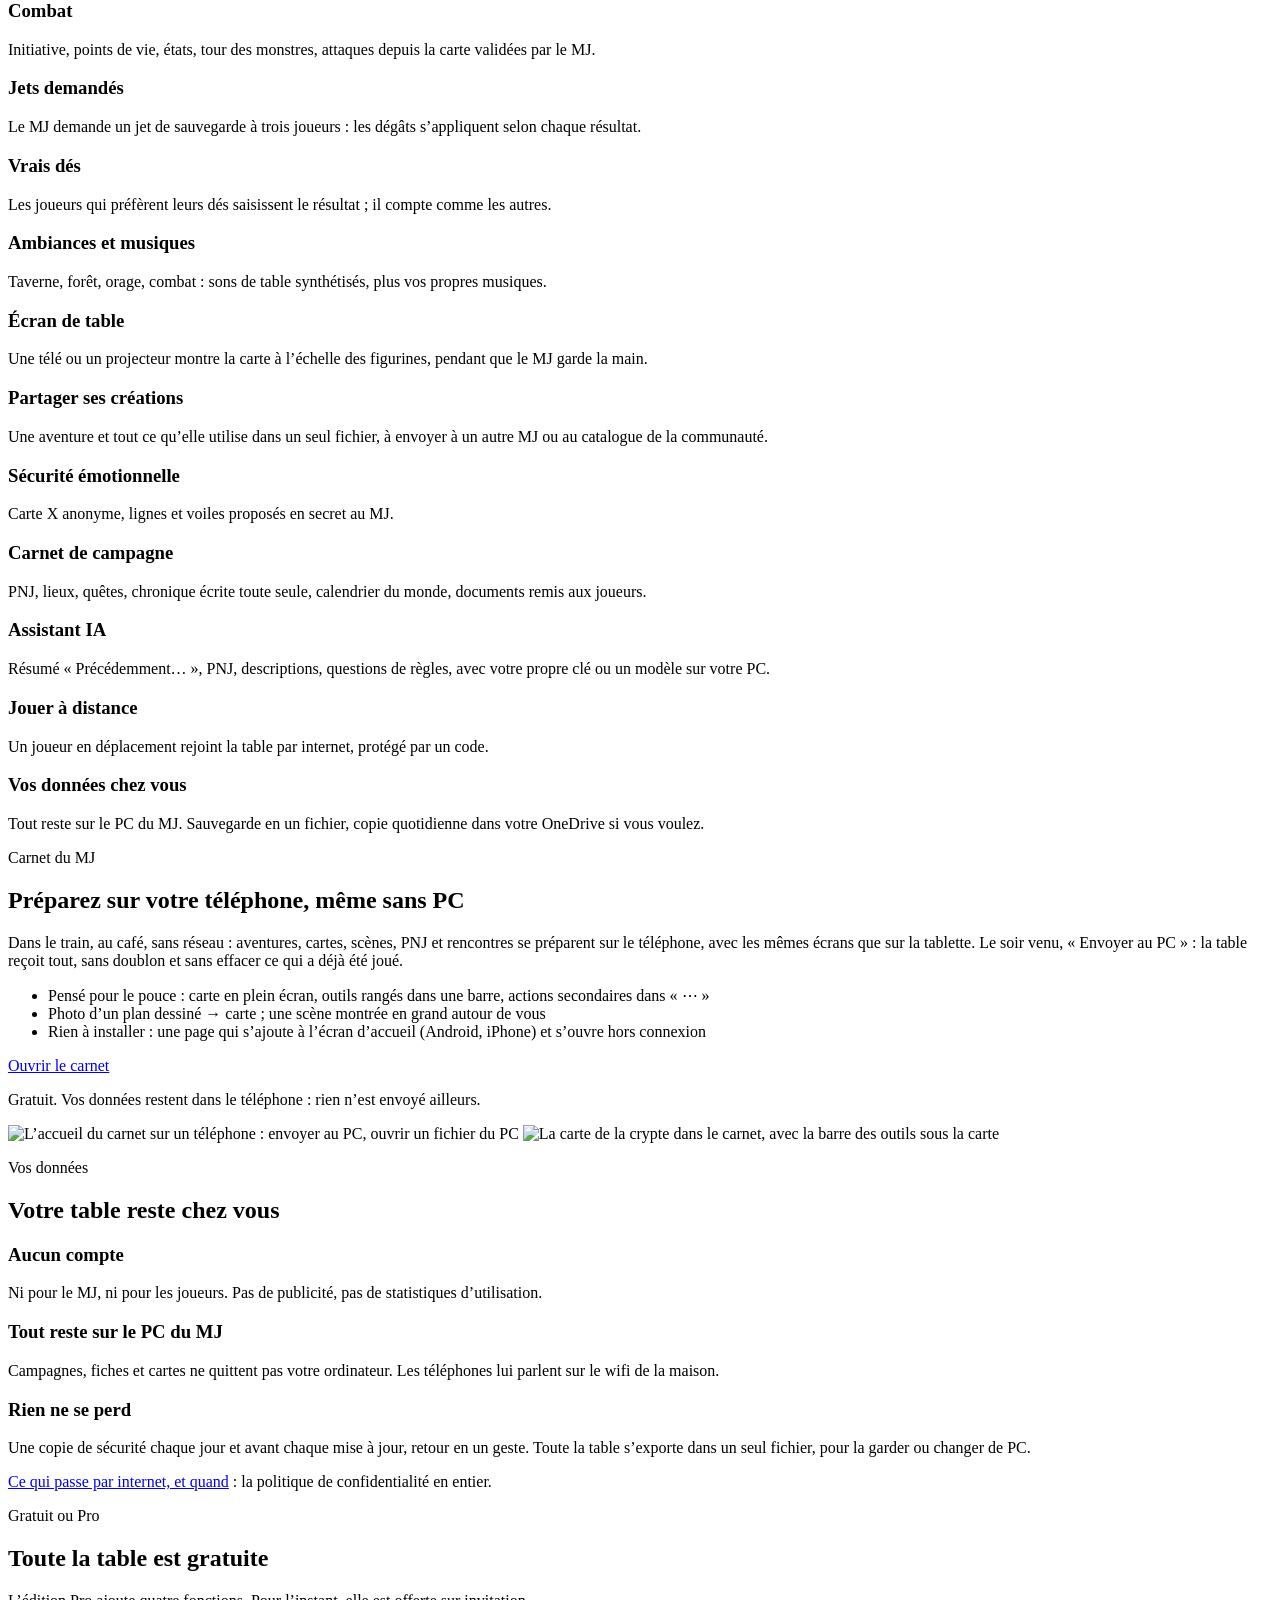
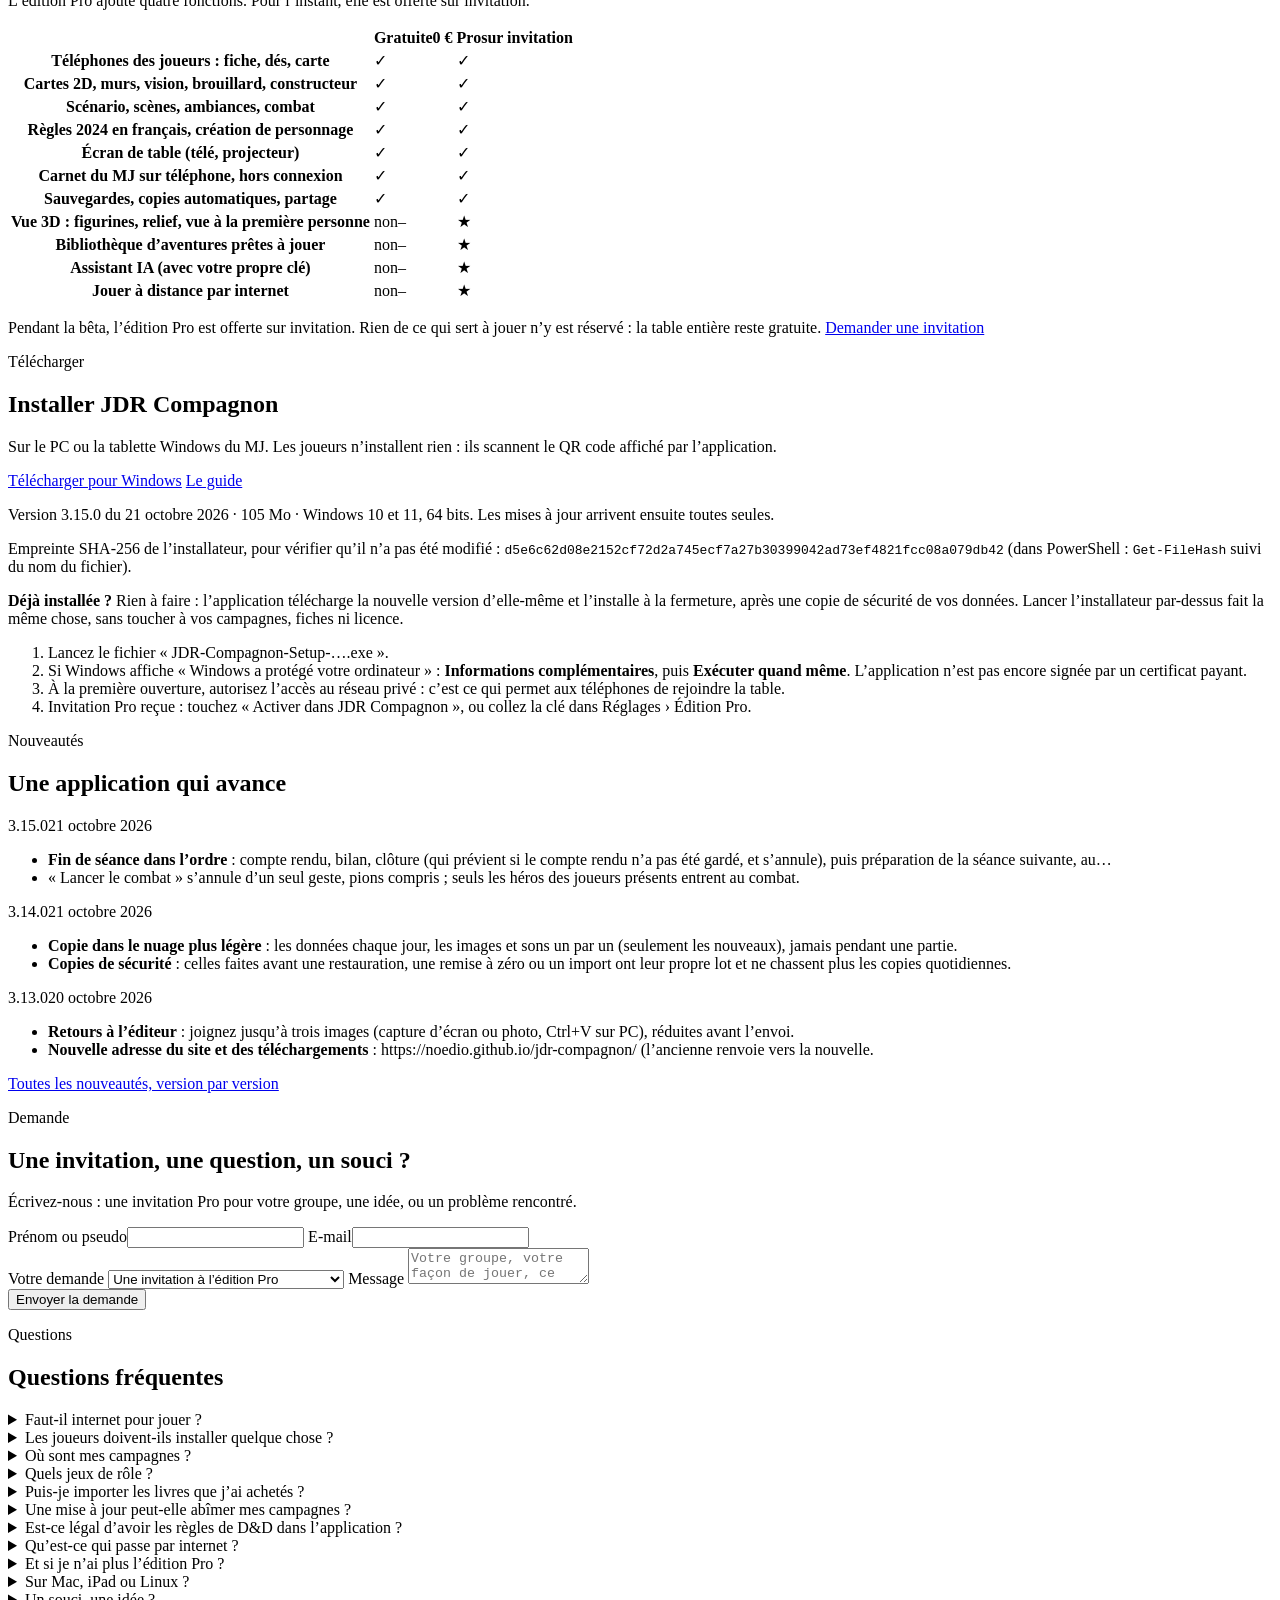
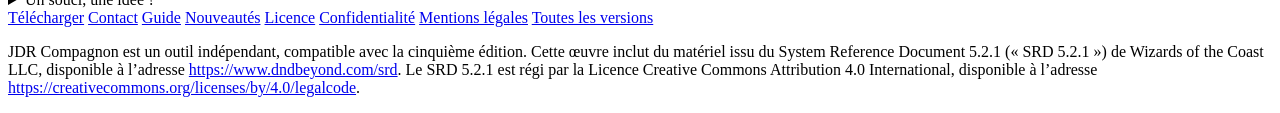
==== commit 15d35915: "Site et carnet du MJ 3.15.0" ====
--- a/docs/index.html
+++ b/docs/index.html
@@ -65,7 +65,7 @@
             <div class="cta">
               <a
                 class="btn btn-gold"
-                href="https://github.com/Noedio/jdr-compagnon/releases/download/v3.14.0/JDR-Compagnon-Setup-3.14.0.exe"
+                href="https://github.com/Noedio/jdr-compagnon/releases/download/v3.15.0/JDR-Compagnon-Setup-3.15.0.exe"
                 data-download
                 >Télécharger pour Windows</a
               >
@@ -422,17 +422,17 @@
               <div class="cta">
                 <a
                   class="btn btn-gold"
-                  href="https://github.com/Noedio/jdr-compagnon/releases/download/v3.14.0/JDR-Compagnon-Setup-3.14.0.exe"
+                  href="https://github.com/Noedio/jdr-compagnon/releases/download/v3.15.0/JDR-Compagnon-Setup-3.15.0.exe"
                   data-download
                   >Télécharger pour Windows</a
                 >
                 <a class="btn btn-ghost" href="guide.html">Le guide</a>
               </div>
               <p class="version" id="version">
-                <!-- jdr:version -->Version 3.14.0 du 21 octobre 2026 · 105 Mo · Windows 10 et 11, 64 bits. Les mises à jour arrivent ensuite toutes seules.<!-- /jdr:version -->
+                <!-- jdr:version -->Version 3.15.0 du 21 octobre 2026 · 105 Mo · Windows 10 et 11, 64 bits. Les mises à jour arrivent ensuite toutes seules.<!-- /jdr:version -->
               </p>
               <p class="version hash-line">
-                <!-- jdr:empreinte -->Empreinte SHA-256 de l’installateur, pour vérifier qu’il n’a pas été modifié : <code class="hash">3002876a5fa8c1caff54bb90b5e0996b2010044239817d62d3dbc3d4c8069895</code> (dans PowerShell : <code>Get-FileHash</code> suivi du nom du fichier).<!-- /jdr:empreinte -->
+                <!-- jdr:empreinte -->Empreinte SHA-256 de l’installateur, pour vérifier qu’il n’a pas été modifié : <code class="hash">d5e6c62d08e2152cf72d2a745ecf7a27b30399042ad73ef4821fcc08a079db42</code> (dans PowerShell : <code>Get-FileHash</code> suivi du nom du fichier).<!-- /jdr:empreinte -->
               </p>
               <p class="version">
                 <strong>Déjà installée ?</strong> Rien à faire : l’application télécharge la nouvelle version d’elle-même et l’installe à la
@@ -464,16 +464,16 @@
           <div class="releases">
             <!-- jdr:nouveautes -->
             <article class="release">
+              <p class="release-head"><span class="tag">3.15.0</span><time>21 octobre 2026</time></p>
+              <ul><li><strong>Fin de séance dans l’ordre</strong> : compte rendu, bilan, clôture (qui prévient si le compte rendu n’a pas été gardé, et s’annule), puis préparation de la séance suivante, au…</li><li>« Lancer le combat » s’annule d’un seul geste, pions compris ; seuls les héros des joueurs présents entrent au combat.</li></ul>
+            </article>
+            <article class="release">
               <p class="release-head"><span class="tag">3.14.0</span><time>21 octobre 2026</time></p>
               <ul><li><strong>Copie dans le nuage plus légère</strong> : les données chaque jour, les images et sons un par un (seulement les nouveaux), jamais pendant une partie.</li><li><strong>Copies de sécurité</strong> : celles faites avant une restauration, une remise à zéro ou un import ont leur propre lot et ne chassent plus les copies quotidiennes.</li></ul>
             </article>
             <article class="release">
               <p class="release-head"><span class="tag">3.13.0</span><time>20 octobre 2026</time></p>
               <ul><li><strong>Retours à l’éditeur</strong> : joignez jusqu’à trois images (capture d’écran ou photo, Ctrl+V sur PC), réduites avant l’envoi.</li><li><strong>Nouvelle adresse du site et des téléchargements</strong> : https://noedio.github.io/jdr-compagnon/ (l’ancienne renvoie vers la nouvelle.</li></ul>
-            </article>
-            <article class="release">
-              <p class="release-head"><span class="tag">3.12.0</span><time>16 octobre 2026</time></p>
-              <ul><li>Palier d’ambiance par scène et par étape (calme ou tension), appliqué en la lançant ; le combat passe en tension, puis tout revient comme avant.</li><li><strong>Table sans écrans (Réglages › Table)</strong> : les téléphones des joueurs gardent la fiche, les dés et le carnet, sans scène, ni carte, ni dés 3D.</li></ul>
             </article>
           <!-- /jdr:nouveautes -->
           </div>
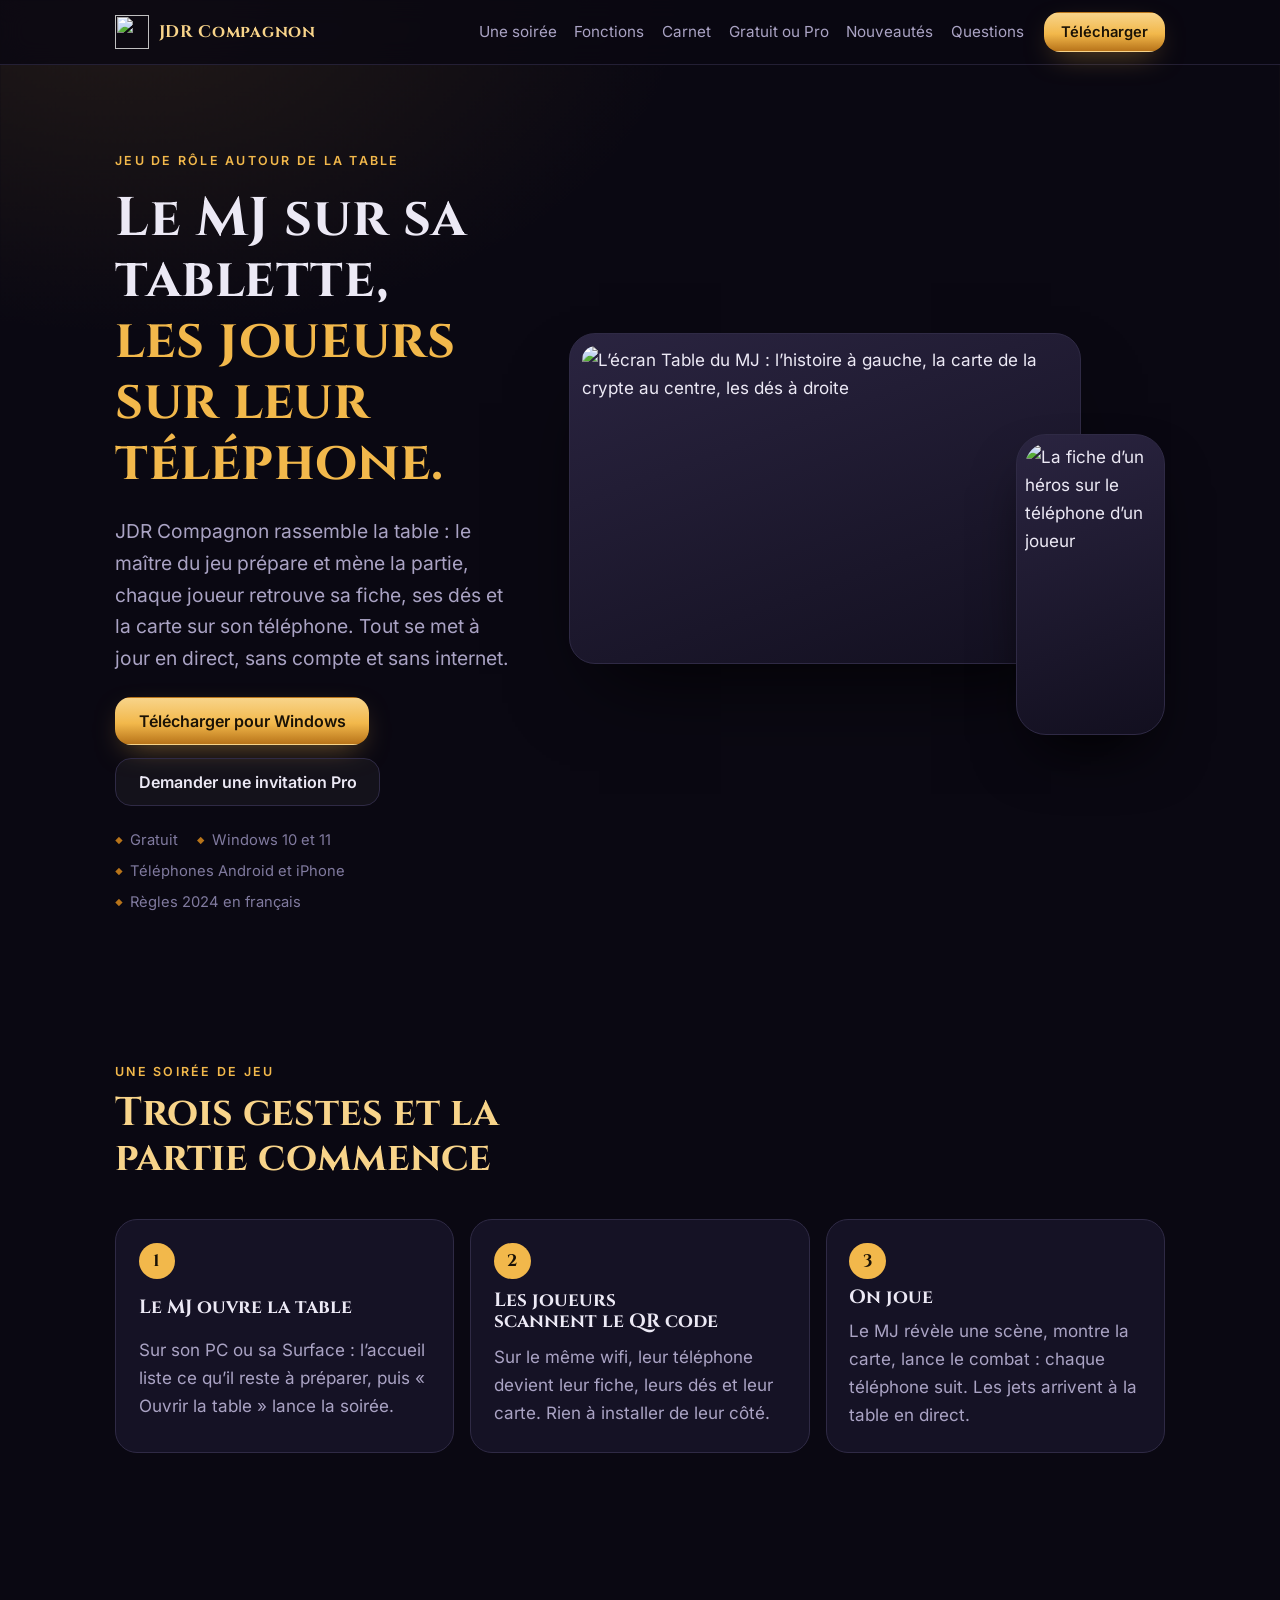
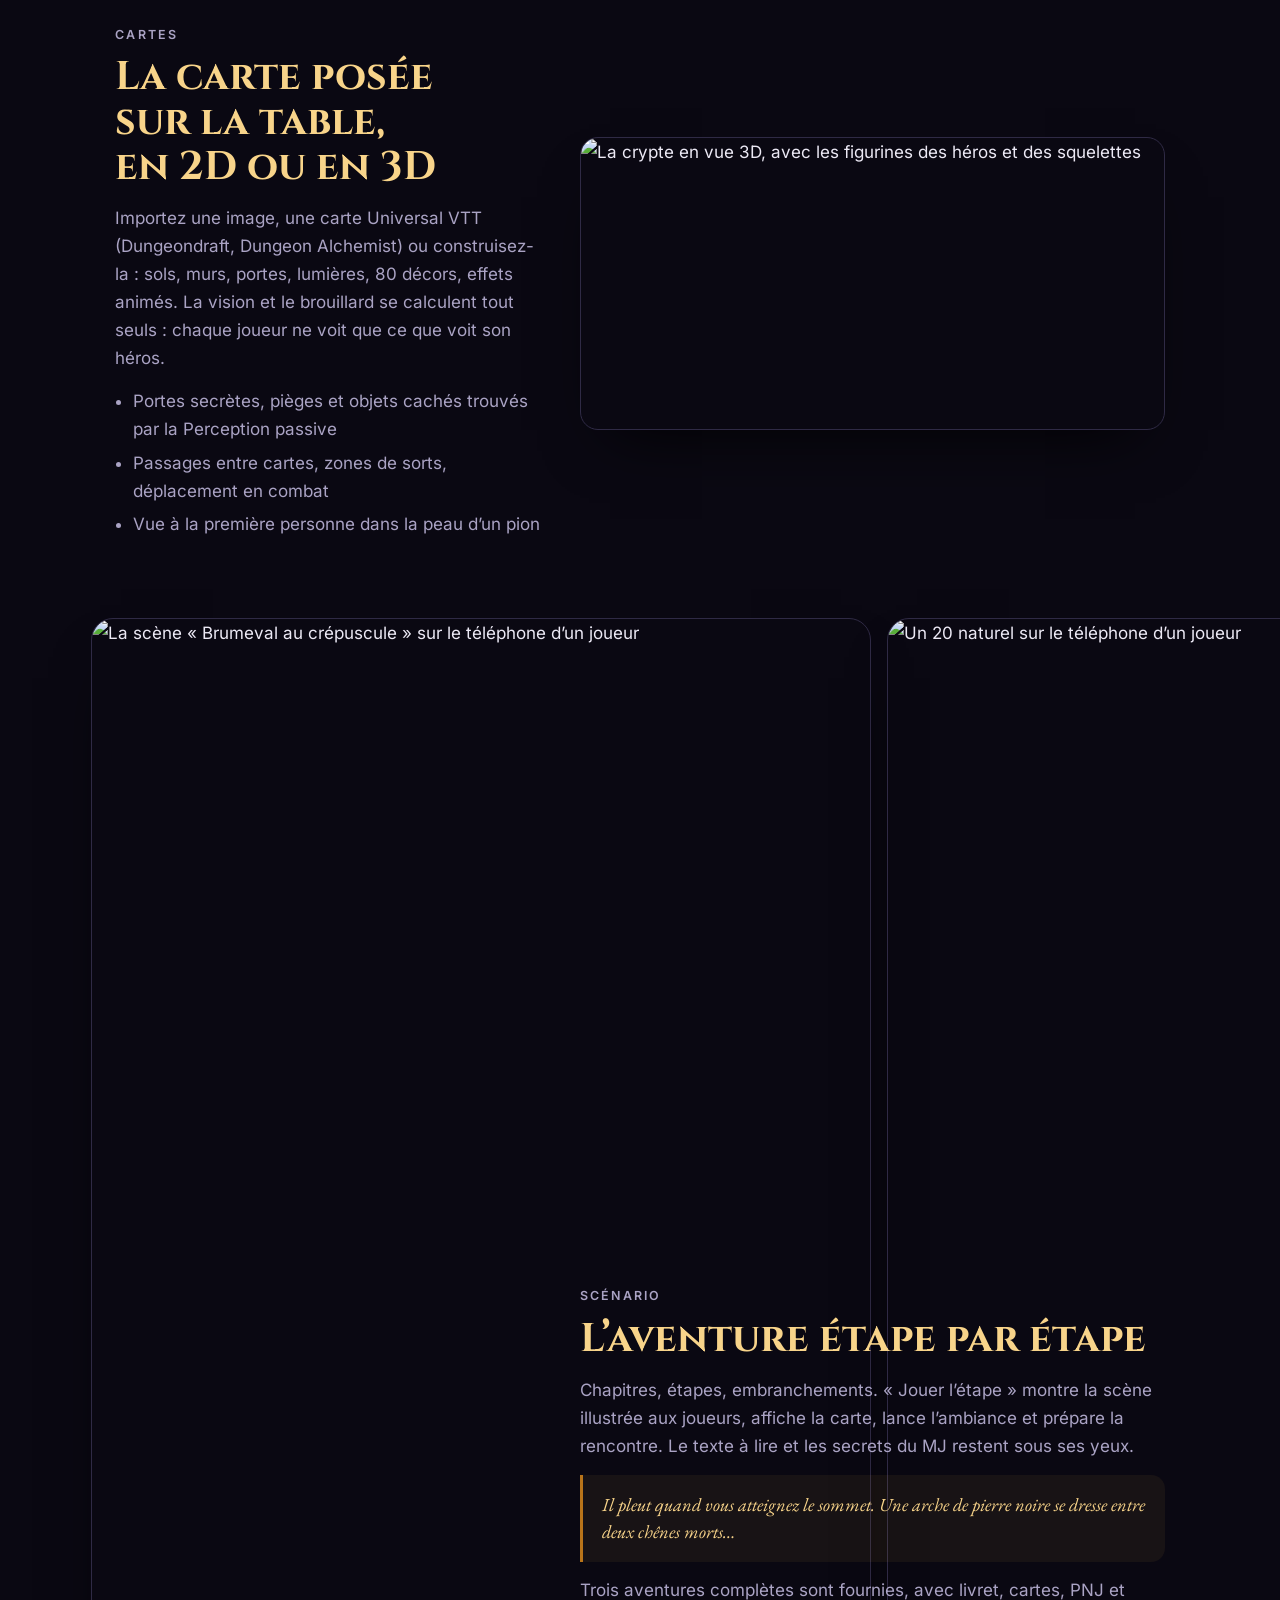
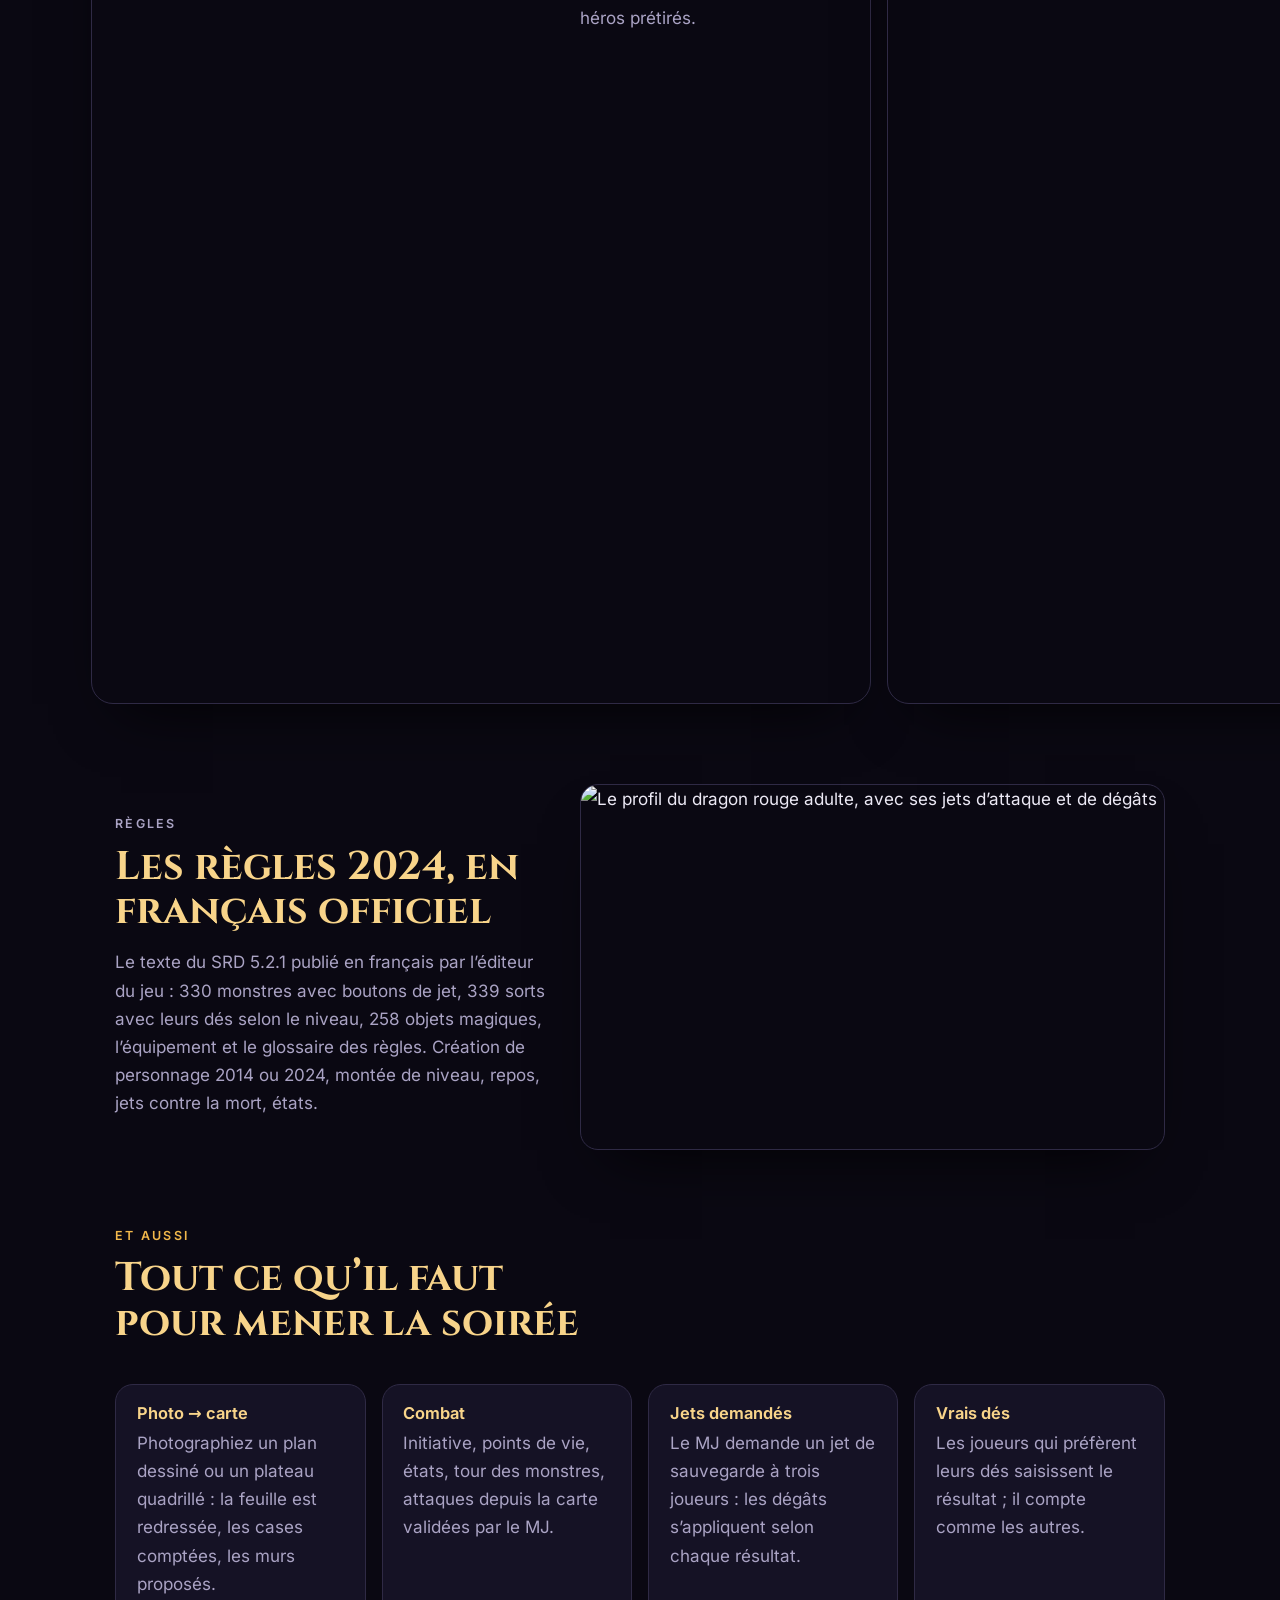
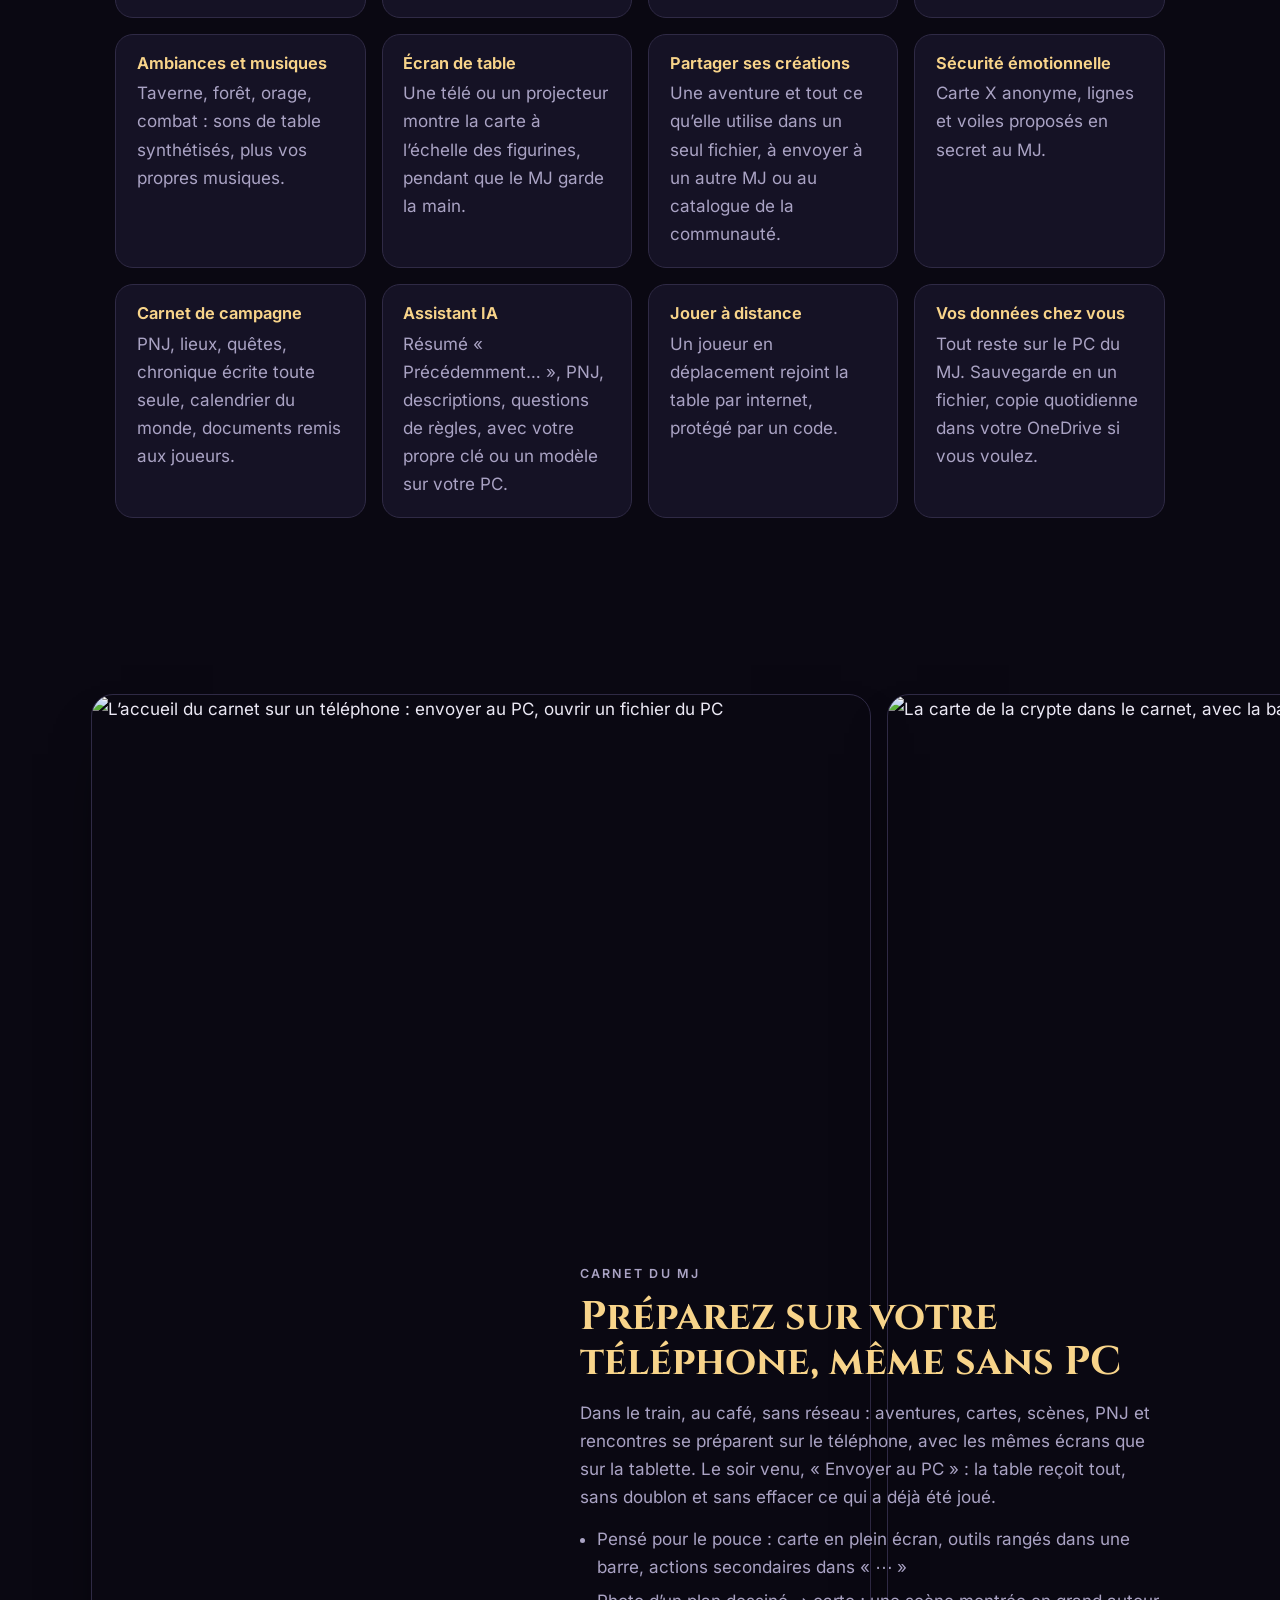
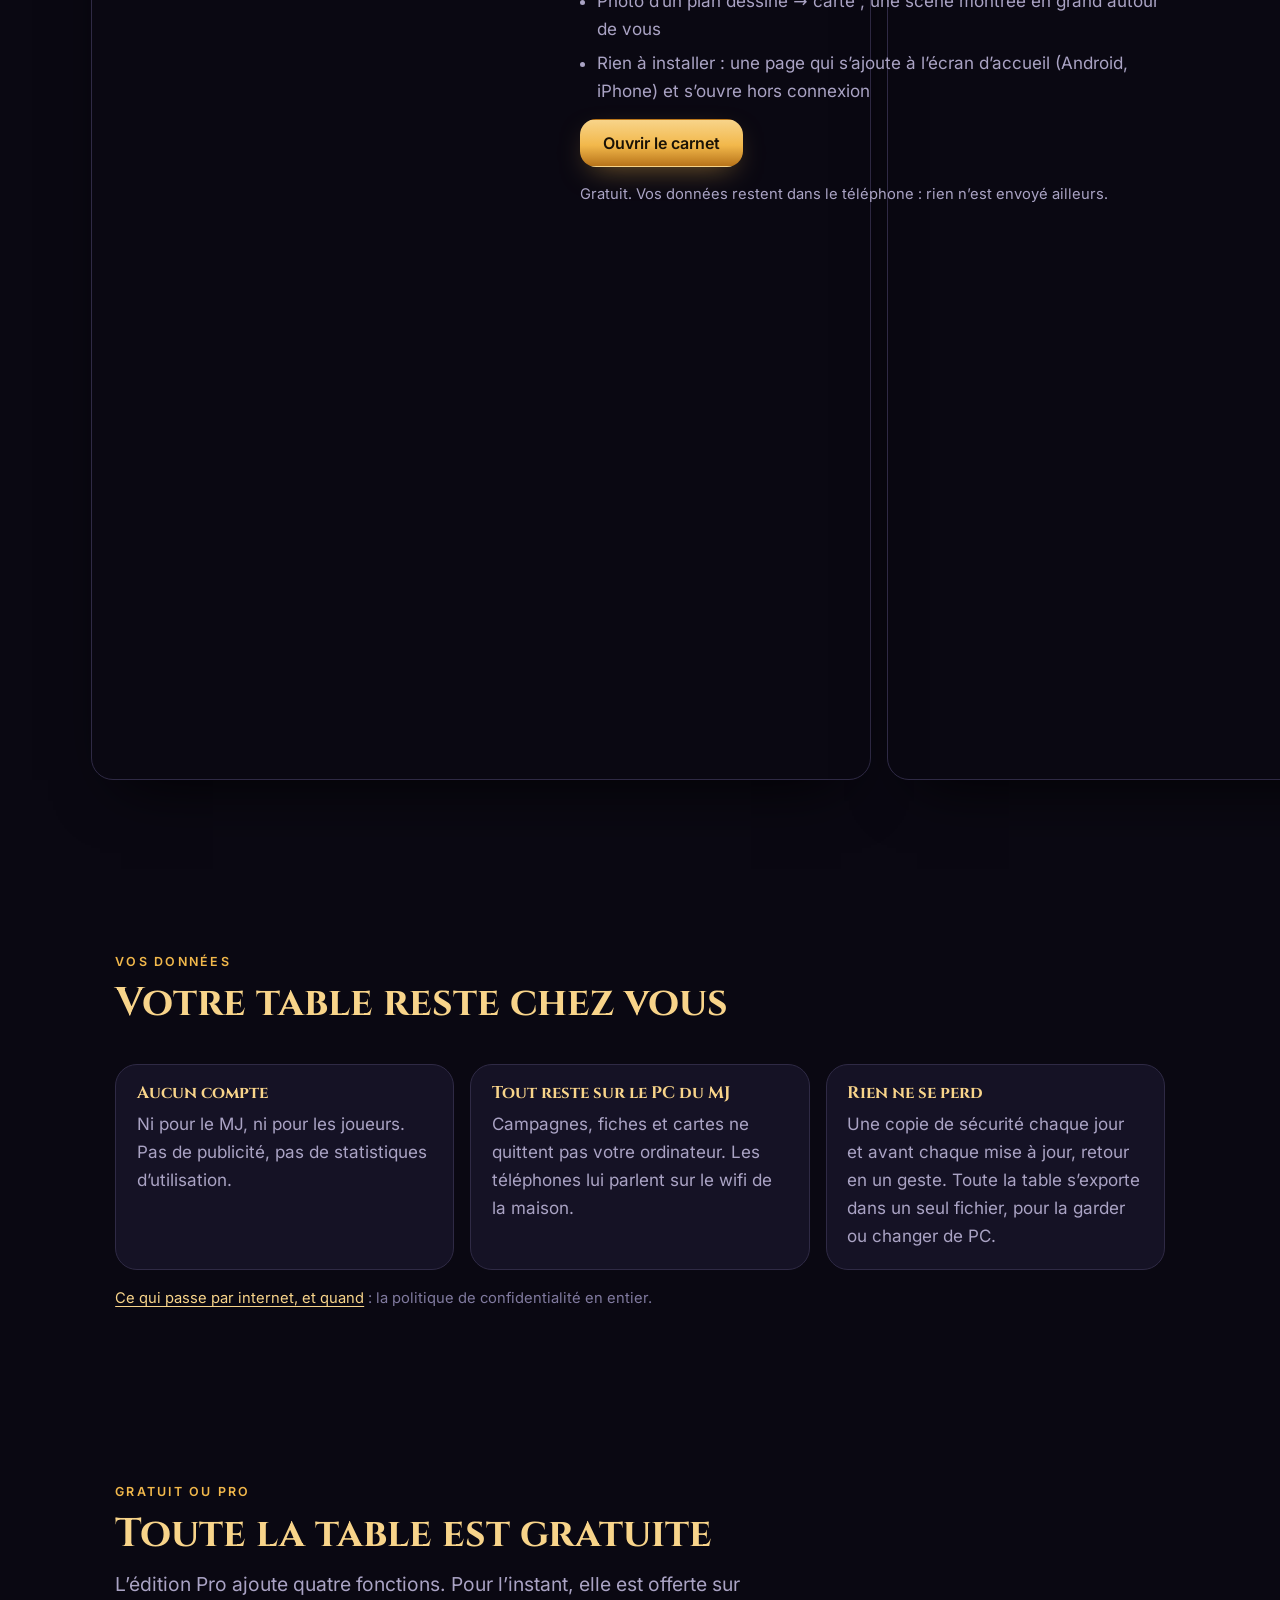
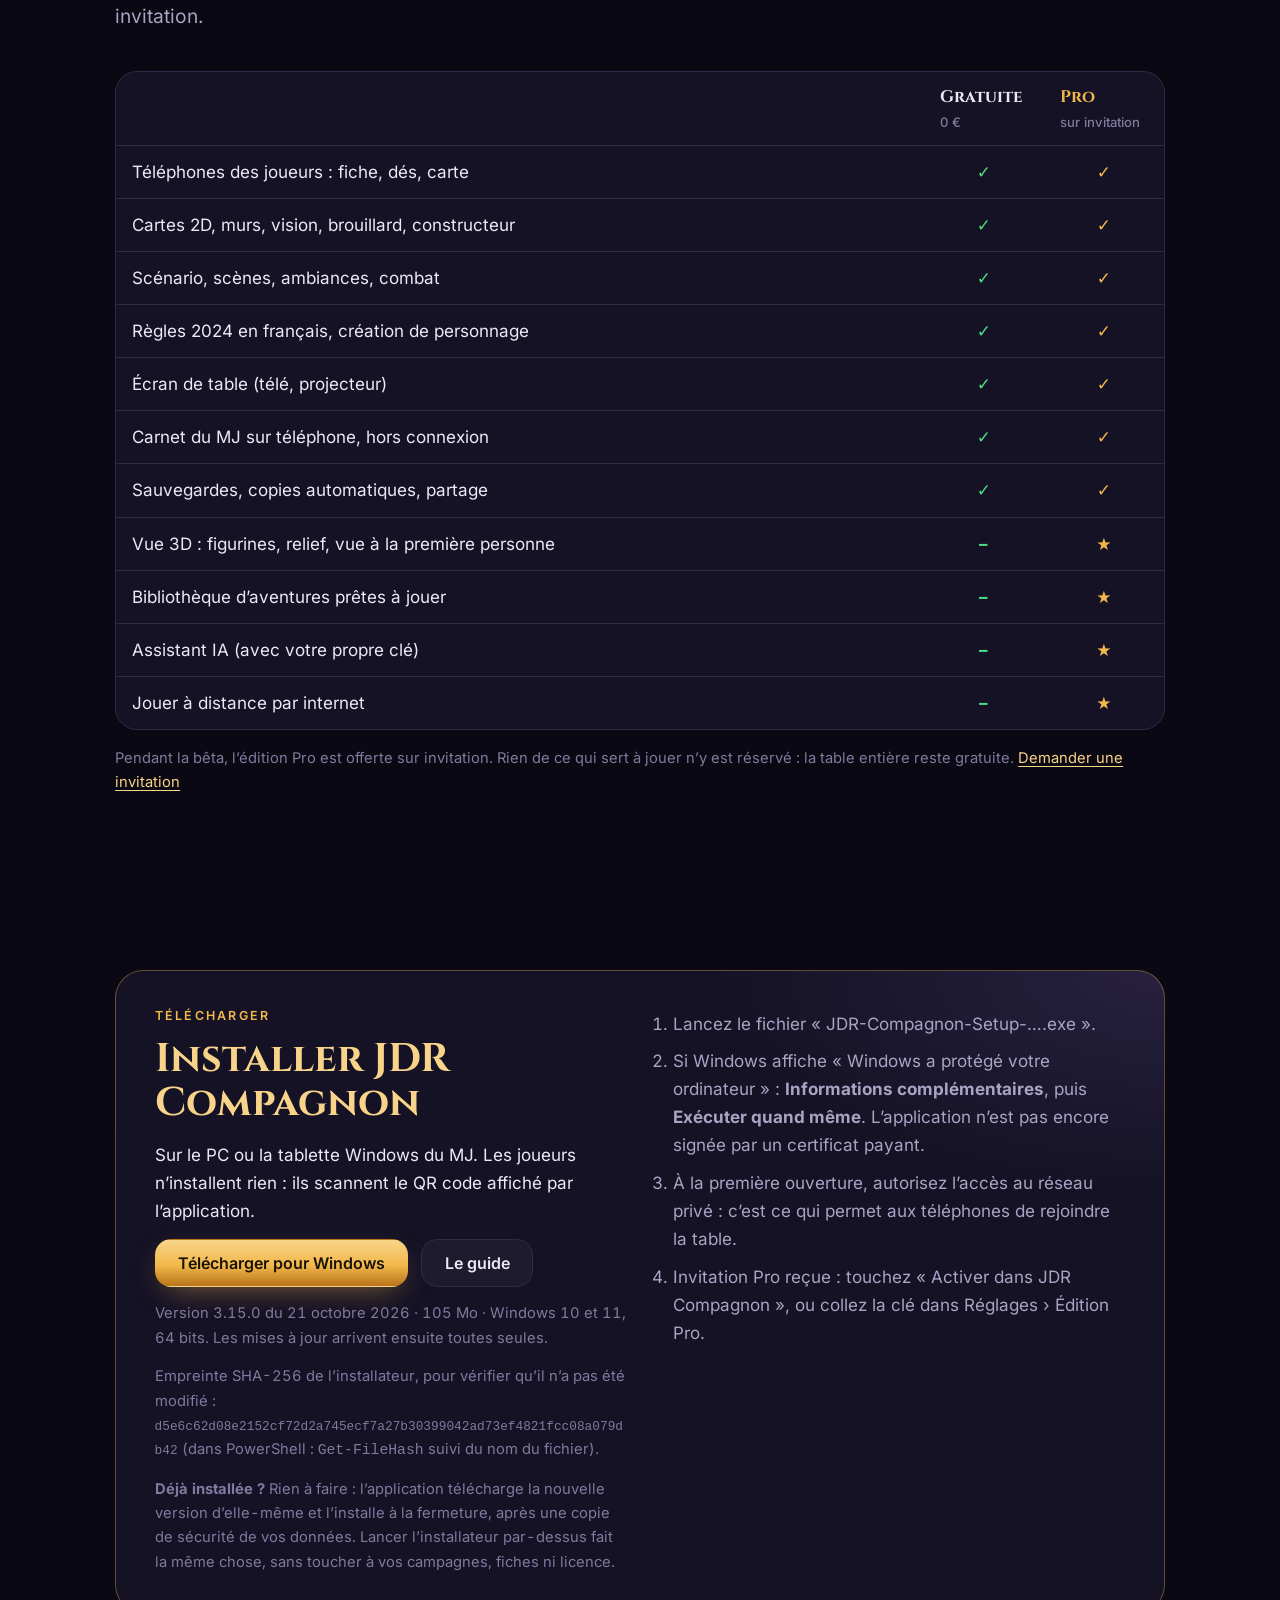
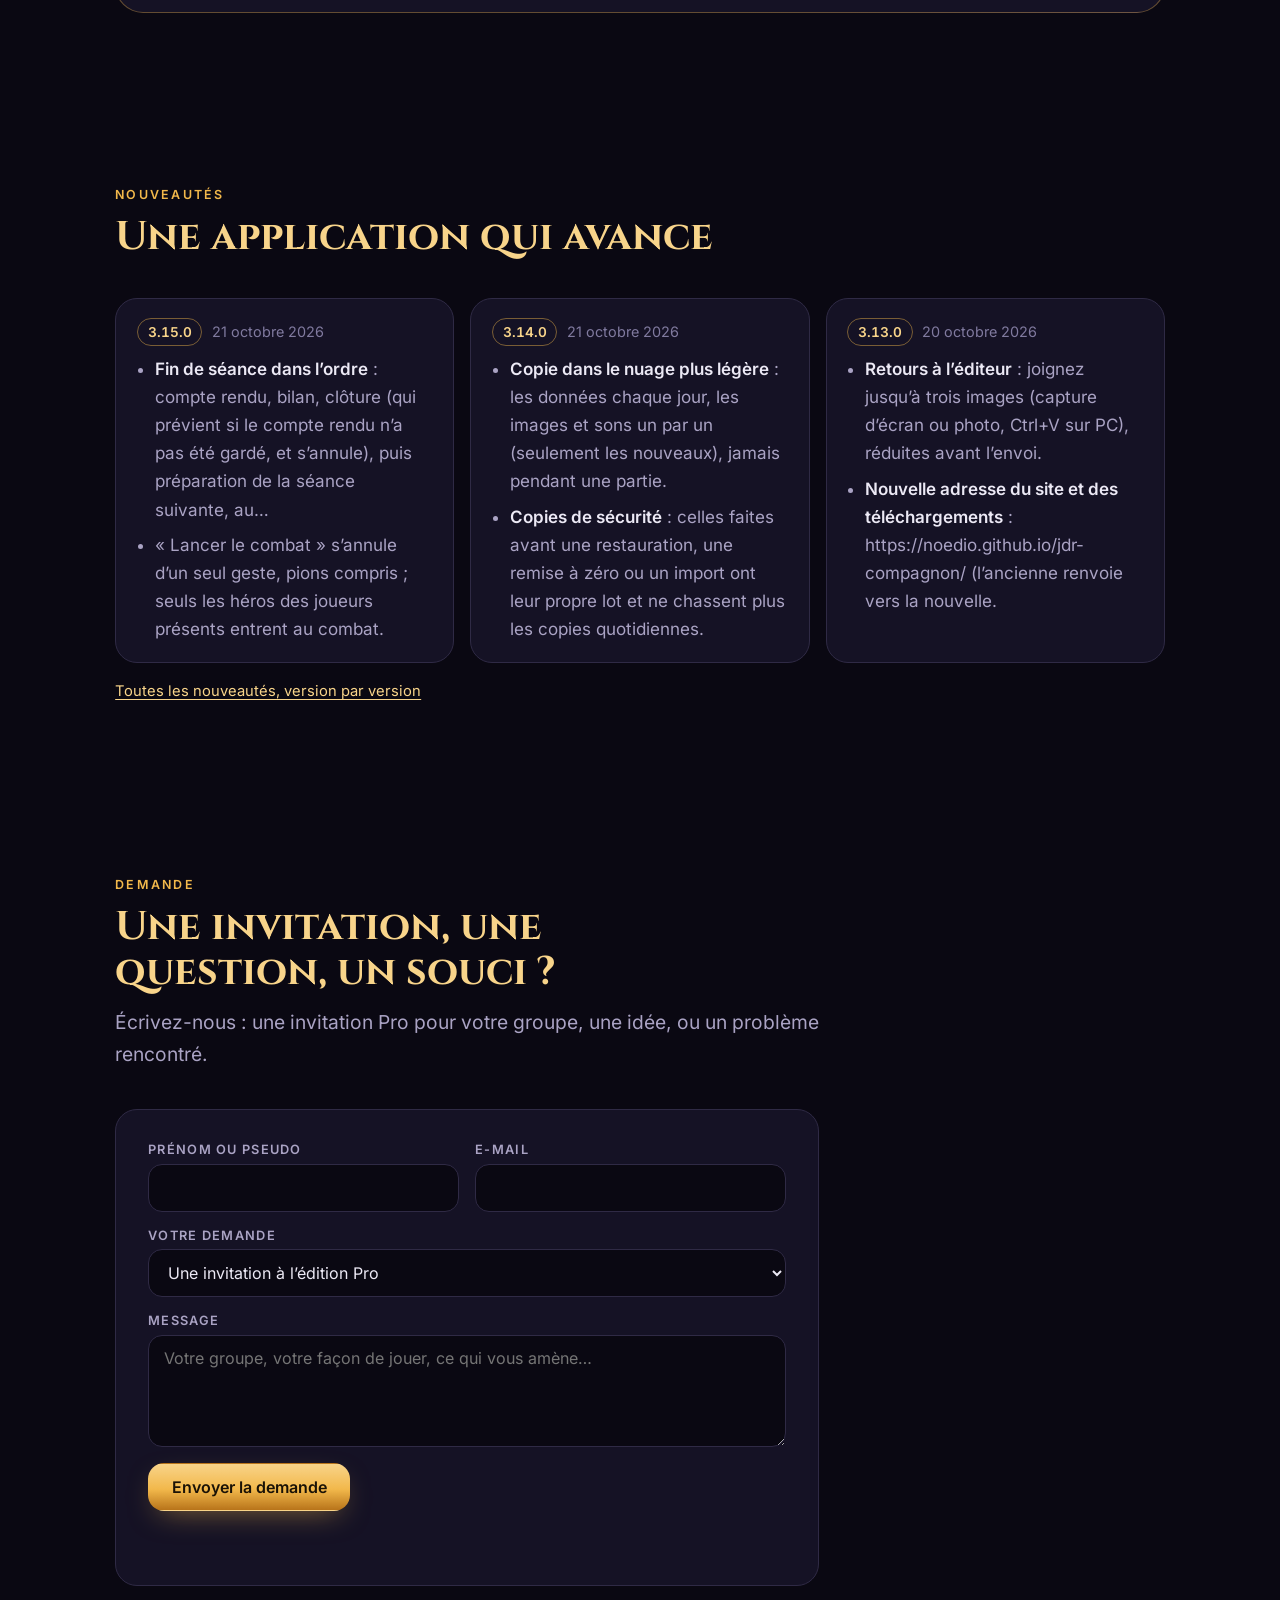
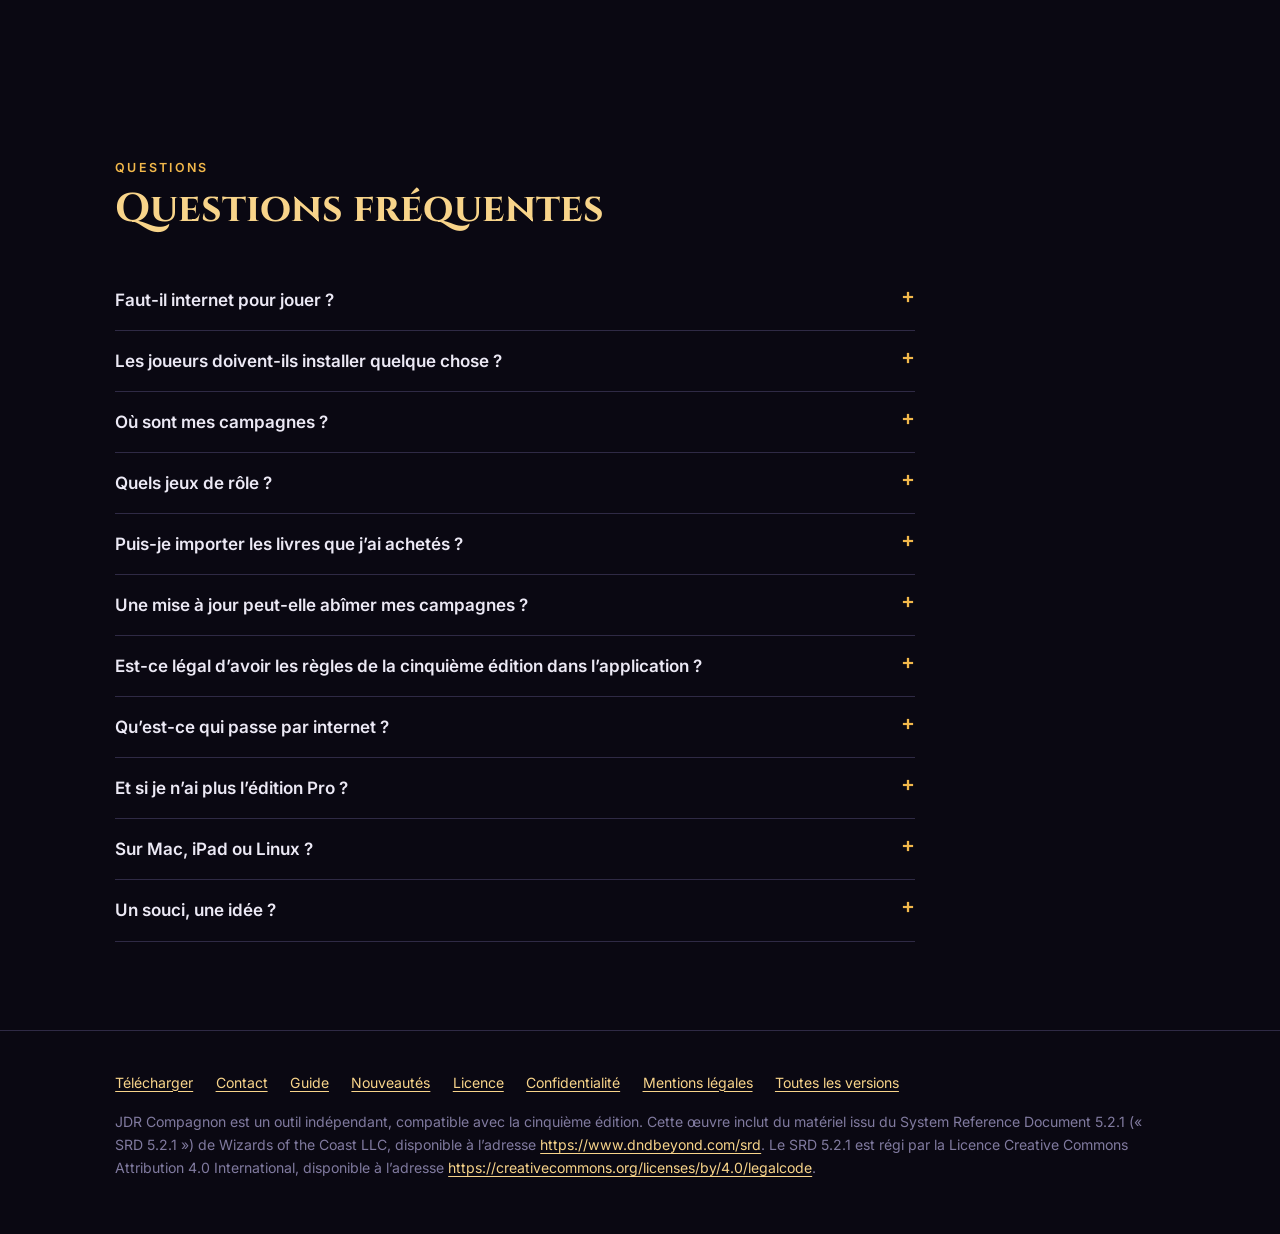
==== commit b0a4382a: "Site et carnet du MJ 3.15.0" ====
--- a/docs/index.html
+++ b/docs/index.html
@@ -27,12 +27,6 @@
     <!-- /jdr:meta -->
     <meta name="theme-color" content="#0a0812" />
     <link rel="icon" href="images/favicon-64.png" />
-    <link rel="preconnect" href="https://fonts.googleapis.com" />
-    <link rel="preconnect" href="https://fonts.gstatic.com" crossorigin />
-    <link
-      rel="stylesheet"
-      href="https://fonts.googleapis.com/css2?family=Cinzel:wght@600;700&family=EB+Garamond:ital@1&family=Inter:wght@400;500;600;700&display=swap"
-    />
     <link rel="stylesheet" href="style.css" />
     <script src="config.js"></script>
   </head>
@@ -575,7 +569,7 @@
             </p>
           </details>
           <details>
-            <summary>Est-ce légal d’avoir les règles de D&amp;D dans l’application ?</summary>
+            <summary>Est-ce légal d’avoir les règles de la cinquième édition dans l’application ?</summary>
             <p>
               Oui. Les règles viennent du SRD 5.2.1, le document de référence que l’éditeur du jeu publie gratuitement en français sous
               licence Creative Commons (CC BY 4.0). Les livres du commerce ne sont pas inclus.
--- a/docs/style.css
+++ b/docs/style.css
@@ -0,0 +1,1071 @@
+/* Site de présentation de JDR Compagnon : le « grimoire nocturne » de l'application (nuit violette,
+   or, Cinzel pour les titres, Inter pour le texte, EB Garamond pour les textes lus à voix haute).
+   Mise en page : une colonne de 72rem, sections alternant texte et captures, la tablette du MJ et le
+   téléphone d'un joueur côte à côte en ouverture. Un seul thème, sombre, par choix (celui de l'app). */
+
+/* polices servies par le site lui-même (licence SIL OFL, fichiers fonts/*-OFL.txt) : aucune requête vers
+   un tiers, l'adresse IP des visiteurs reste chez GitHub Pages */
+@font-face {
+  font-family: 'Cinzel';
+  font-style: normal;
+  font-display: swap;
+  font-weight: 400 900;
+  src: url('fonts/cinzel-latin-ext-wght-normal.woff2') format('woff2');
+  unicode-range:
+    U+0100-02BA, U+02BD-02C5, U+02C7-02CC, U+02CE-02D7, U+02DD-02FF, U+0304, U+0308, U+0329, U+1D00-1DBF, U+1E00-1E9F, U+1EF2-1EFF, U+2020,
+    U+20A0-20AB, U+20AD-20C0, U+2113, U+2C60-2C7F, U+A720-A7FF;
+}
+@font-face {
+  font-family: 'Cinzel';
+  font-style: normal;
+  font-display: swap;
+  font-weight: 400 900;
+  src: url('fonts/cinzel-latin-wght-normal.woff2') format('woff2');
+  unicode-range:
+    U+0000-00FF, U+0131, U+0152-0153, U+02BB-02BC, U+02C6, U+02DA, U+02DC, U+0304, U+0308, U+0329, U+2000-206F, U+20AC, U+2122, U+2191,
+    U+2193, U+2212, U+2215, U+FEFF, U+FFFD;
+}
+@font-face {
+  font-family: 'Inter';
+  font-style: normal;
+  font-display: swap;
+  font-weight: 100 900;
+  src: url('fonts/inter-latin-ext-wght-normal.woff2') format('woff2');
+  unicode-range:
+    U+0100-02BA, U+02BD-02C5, U+02C7-02CC, U+02CE-02D7, U+02DD-02FF, U+0304, U+0308, U+0329, U+1D00-1DBF, U+1E00-1E9F, U+1EF2-1EFF, U+2020,
+    U+20A0-20AB, U+20AD-20C0, U+2113, U+2C60-2C7F, U+A720-A7FF;
+}
+@font-face {
+  font-family: 'Inter';
+  font-style: normal;
+  font-display: swap;
+  font-weight: 100 900;
+  src: url('fonts/inter-latin-wght-normal.woff2') format('woff2');
+  unicode-range:
+    U+0000-00FF, U+0131, U+0152-0153, U+02BB-02BC, U+02C6, U+02DA, U+02DC, U+0304, U+0308, U+0329, U+2000-206F, U+20AC, U+2122, U+2191,
+    U+2193, U+2212, U+2215, U+FEFF, U+FFFD;
+}
+@font-face {
+  font-family: 'EB Garamond';
+  font-style: italic;
+  font-display: swap;
+  font-weight: 400 800;
+  src: url('fonts/eb-garamond-latin-ext-wght-italic.woff2') format('woff2');
+  unicode-range:
+    U+0100-02BA, U+02BD-02C5, U+02C7-02CC, U+02CE-02D7, U+02DD-02FF, U+0304, U+0308, U+0329, U+1D00-1DBF, U+1E00-1E9F, U+1EF2-1EFF, U+2020,
+    U+20A0-20AB, U+20AD-20C0, U+2113, U+2C60-2C7F, U+A720-A7FF;
+}
+@font-face {
+  font-family: 'EB Garamond';
+  font-style: italic;
+  font-display: swap;
+  font-weight: 400 800;
+  src: url('fonts/eb-garamond-latin-wght-italic.woff2') format('woff2');
+  unicode-range:
+    U+0000-00FF, U+0131, U+0152-0153, U+02BB-02BC, U+02C6, U+02DA, U+02DC, U+0304, U+0308, U+0329, U+2000-206F, U+20AC, U+2122, U+2191,
+    U+2193, U+2212, U+2215, U+FEFF, U+FFFD;
+}
+
+:root {
+  --night: #0a0812;
+  --night-2: #151225;
+  --night-3: #1f1b31;
+  --line: #2f2a45;
+  --ink: #ece9f5;
+  --muted: #aaa3c4;
+  --faint: #807a9f;
+  --gold: #f2b84b;
+  --gold-soft: #f8d48a;
+  --gold-deep: #b8741a;
+  --arcane: #a78bfa;
+  --life: #4ade80;
+  --on-gold: #1a1206;
+  --display: 'Cinzel', Georgia, 'Times New Roman', serif;
+  --body: 'Inter', system-ui, -apple-system, 'Segoe UI', sans-serif;
+  --book: 'EB Garamond', Georgia, serif;
+  --radius: 22px;
+  color-scheme: dark;
+}
+
+* {
+  box-sizing: border-box;
+}
+
+[hidden] {
+  display: none !important;
+}
+
+html {
+  scroll-behavior: smooth;
+  scroll-padding-top: 5rem;
+}
+
+body {
+  margin: 0;
+  background:
+    radial-gradient(60rem 36rem at 75% -10%, rgb(167 139 250 / 0.14), transparent 70%),
+    radial-gradient(50rem 30rem at 10% 0%, rgb(242 184 75 / 0.1), transparent 70%), var(--night);
+  color: var(--ink);
+  font: 400 1.0625rem/1.65 var(--body);
+  -webkit-font-smoothing: antialiased;
+}
+
+img {
+  max-width: 100%;
+  height: auto;
+  display: block;
+}
+
+a {
+  color: var(--gold-soft);
+  text-underline-offset: 3px;
+}
+
+:focus-visible {
+  outline: 2px solid var(--gold);
+  outline-offset: 3px;
+  border-radius: 6px;
+}
+
+.wrap {
+  width: 100%;
+  max-width: 72rem;
+  margin-inline: auto;
+  padding-inline: max(1rem, 4vw);
+}
+
+h1,
+h2,
+h3 {
+  font-family: var(--display);
+  font-weight: 700;
+  line-height: 1.12;
+  text-wrap: balance;
+  margin: 0;
+}
+
+h1 {
+  font-size: clamp(2.1rem, 4.6vw, 3.4rem);
+  letter-spacing: 0.01em;
+}
+
+h2 {
+  font-size: clamp(1.7rem, 3.6vw, 2.5rem);
+  color: var(--gold-soft);
+}
+
+h3 {
+  font-size: 1.2rem;
+  color: var(--ink);
+}
+
+p {
+  margin: 0;
+}
+
+.eyebrow {
+  font: 600 0.78rem/1 var(--body);
+  letter-spacing: 0.18em;
+  text-transform: uppercase;
+  color: var(--gold);
+}
+
+.lead {
+  font-size: 1.2rem;
+  color: var(--muted);
+  max-width: 38em;
+}
+
+/* ---------- barre du haut ---------- */
+.top {
+  position: sticky;
+  top: env(safe-area-inset-top, 0px);
+  z-index: 10;
+  background: rgb(10 8 18 / 0.82);
+  backdrop-filter: blur(12px);
+  border-bottom: 1px solid rgb(47 42 69 / 0.7);
+}
+
+.top .wrap {
+  display: flex;
+  align-items: center;
+  gap: 1.25rem;
+  min-height: 4rem;
+}
+
+.brand {
+  display: flex;
+  align-items: center;
+  gap: 0.6rem;
+  color: var(--gold-soft);
+  text-decoration: none;
+  font: 700 1.05rem/1 var(--display);
+  letter-spacing: 0.04em;
+  white-space: nowrap;
+}
+
+.brand img {
+  width: 34px;
+  height: 34px;
+}
+
+.top nav {
+  display: flex;
+  gap: 1.1rem;
+  margin-left: auto;
+  flex-wrap: wrap;
+}
+
+.top nav a {
+  color: var(--muted);
+  text-decoration: none;
+  font-size: 0.95rem;
+}
+
+.top nav a:hover {
+  color: var(--ink);
+}
+
+/* ---------- boutons ---------- */
+.btn {
+  display: inline-flex;
+  align-items: center;
+  justify-content: center;
+  gap: 0.55rem;
+  min-height: 3rem;
+  padding: 0 1.4rem;
+  border-radius: 16px;
+  border: 1px solid transparent;
+  font: 600 1rem/1 var(--body);
+  text-decoration: none;
+  cursor: pointer;
+  transition:
+    transform 0.15s ease,
+    filter 0.15s ease;
+}
+
+.btn:hover {
+  filter: brightness(1.08);
+}
+
+.btn:active {
+  transform: translateY(1px);
+}
+
+.btn-gold {
+  background: linear-gradient(180deg, var(--gold-soft), var(--gold) 55%, var(--gold-deep));
+  color: var(--on-gold);
+  box-shadow: 0 10px 30px -12px rgb(242 184 75 / 0.6);
+}
+
+.btn-ghost {
+  background: rgb(255 255 255 / 0.04);
+  border-color: var(--line);
+  color: var(--ink);
+}
+
+.btn small {
+  font-weight: 500;
+  opacity: 0.75;
+}
+
+.top .btn {
+  min-height: 2.5rem;
+  padding: 0 1rem;
+  font-size: 0.92rem;
+}
+
+/* ---------- ouverture ---------- */
+.hero {
+  padding-block: clamp(3rem, 7vw, 6rem) clamp(2rem, 5vw, 4rem);
+}
+
+.hero .wrap {
+  display: grid;
+  grid-template-columns: minmax(0, 1fr);
+  gap: clamp(2rem, 5vw, 3.5rem);
+}
+
+.hero-text {
+  display: grid;
+  gap: 1.4rem;
+  max-width: 44rem;
+}
+
+.hero h1 span {
+  color: var(--gold);
+}
+
+.cta {
+  display: flex;
+  flex-wrap: wrap;
+  gap: 0.8rem;
+  align-items: center;
+}
+
+.facts {
+  display: flex;
+  flex-wrap: wrap;
+  gap: 0.4rem 1.2rem;
+  color: var(--faint);
+  font-size: 0.92rem;
+  list-style: none;
+  padding: 0;
+  margin: 0;
+}
+
+.facts li::before {
+  content: '◆';
+  color: var(--gold-deep);
+  font-size: 0.6rem;
+  margin-right: 0.45rem;
+  vertical-align: 2px;
+}
+
+/* tablette du MJ et téléphone du joueur, posés l'un sur l'autre */
+.devices {
+  position: relative;
+  padding-right: 14%;
+  padding-bottom: 12%;
+}
+
+.tablet {
+  border-radius: 26px;
+  padding: 12px;
+  background: linear-gradient(160deg, #2a2440, #120f1f);
+  border: 1px solid var(--line);
+  box-shadow: 0 40px 80px -30px rgb(0 0 0 / 0.8);
+}
+
+.tablet img {
+  border-radius: 14px;
+  width: 100%;
+  aspect-ratio: 16 / 10;
+  object-fit: cover;
+  object-position: top left;
+}
+
+.phone {
+  position: absolute;
+  right: 0;
+  bottom: 0;
+  width: 25%;
+  border-radius: clamp(16px, 3vw, 30px);
+  padding: clamp(4px, 0.7vw, 8px);
+  background: linear-gradient(160deg, #2a2440, #120f1f);
+  border: 1px solid var(--line);
+  box-shadow: 0 30px 60px -20px rgb(0 0 0 / 0.9);
+}
+
+.phone img {
+  border-radius: clamp(12px, 2.3vw, 23px);
+  width: 100%;
+}
+
+/* ---------- sections ---------- */
+section {
+  padding-block: clamp(3rem, 7vw, 5.5rem);
+}
+
+.section-head {
+  display: grid;
+  gap: 0.8rem;
+  margin-bottom: 2.4rem;
+  max-width: 44rem;
+}
+
+.steps {
+  display: grid;
+  grid-template-columns: repeat(auto-fit, minmax(min(100%, 17rem), 1fr));
+  gap: 1rem;
+  list-style: none;
+  padding: 0;
+  margin: 0;
+  counter-reset: step;
+}
+
+.steps li {
+  display: grid;
+  gap: 0.5rem;
+  padding: 1.4rem;
+  border-radius: var(--radius);
+  background: var(--night-2);
+  border: 1px solid var(--line);
+  counter-increment: step;
+}
+
+.steps li::before {
+  content: counter(step);
+  display: grid;
+  place-items: center;
+  width: 2.3rem;
+  height: 2.3rem;
+  border-radius: 50%;
+  background: var(--gold);
+  color: var(--on-gold);
+  font: 700 1.05rem/1 var(--display);
+}
+
+.steps p,
+.feature p,
+.grid p {
+  color: var(--muted);
+}
+
+/* texte et capture, en alternance */
+.feature {
+  display: grid;
+  grid-template-columns: minmax(0, 1fr);
+  gap: 2rem;
+  align-items: center;
+}
+
+.feature + .feature {
+  margin-top: clamp(3rem, 7vw, 5rem);
+}
+
+.feature-text {
+  display: grid;
+  gap: 0.9rem;
+  min-width: 0;
+}
+
+.feature ul {
+  margin: 0;
+  padding-left: 1.1rem;
+  color: var(--muted);
+  display: grid;
+  gap: 0.35rem;
+}
+
+.shot {
+  border-radius: 18px;
+  border: 1px solid var(--line);
+  box-shadow: 0 30px 60px -30px rgb(0 0 0 / 0.9);
+}
+
+.pair {
+  display: grid;
+  grid-template-columns: 1fr 1fr;
+  gap: 1rem;
+  max-width: 30rem;
+  justify-self: center;
+}
+
+.pair .shot {
+  border-radius: 22px;
+}
+
+blockquote {
+  margin: 0;
+  padding: 1rem 1.2rem;
+  border-left: 3px solid var(--gold-deep);
+  background: rgb(242 184 75 / 0.06);
+  border-radius: 0 14px 14px 0;
+  font: italic 1.15rem/1.5 var(--book);
+  color: var(--gold-soft);
+}
+
+/* toutes les fonctions, en grille */
+.grid {
+  display: grid;
+  grid-template-columns: repeat(auto-fill, minmax(min(100%, 15.5rem), 1fr));
+  gap: 1rem;
+}
+
+.grid article {
+  display: grid;
+  align-content: start;
+  gap: 0.45rem;
+  padding: 1.2rem 1.3rem;
+  border-radius: 18px;
+  background: var(--night-2);
+  border: 1px solid var(--line);
+  min-width: 0;
+}
+
+.grid h3 {
+  font-family: var(--body);
+  font-weight: 650;
+  font-size: 1.02rem;
+  color: var(--gold-soft);
+}
+
+/* gratuit et Pro */
+.editions {
+  display: grid;
+  grid-template-columns: repeat(auto-fit, minmax(min(100%, 20rem), 1fr));
+  gap: 1rem;
+}
+
+.edition {
+  display: grid;
+  align-content: start;
+  gap: 1rem;
+  padding: 1.6rem;
+  border-radius: var(--radius);
+  background: var(--night-2);
+  border: 1px solid var(--line);
+}
+
+.edition.pro {
+  border-color: rgb(242 184 75 / 0.45);
+  background: linear-gradient(180deg, rgb(242 184 75 / 0.08), var(--night-2) 40%);
+}
+
+.edition .price {
+  font: 700 1.6rem/1.1 var(--display);
+}
+
+.edition ul {
+  margin: 0;
+  padding: 0;
+  list-style: none;
+  display: grid;
+  gap: 0.5rem;
+}
+
+.edition li {
+  display: grid;
+  grid-template-columns: 1.2rem minmax(0, 1fr);
+  gap: 0.5rem;
+  color: var(--muted);
+}
+
+.edition li::before {
+  content: '✓';
+  color: var(--life);
+  font-weight: 700;
+}
+
+.edition.pro li::before {
+  content: '★';
+  color: var(--gold);
+}
+
+/* vos données */
+.pledges {
+  display: grid;
+  grid-template-columns: repeat(auto-fit, minmax(15rem, 1fr));
+  gap: 1rem;
+  margin-bottom: 1rem;
+}
+
+.pledges > div {
+  padding: 1.2rem 1.3rem;
+  border-radius: var(--radius);
+  background: var(--night-2);
+  border: 1px solid var(--line);
+  min-width: 0;
+}
+
+.pledges h3 {
+  margin: 0 0 0.4rem;
+  font-size: 1.05rem;
+  color: var(--gold-soft);
+}
+
+.pledges p {
+  margin: 0;
+  color: var(--muted);
+}
+
+/* gratuit ou Pro */
+.compare {
+  overflow-x: auto;
+  border: 1px solid var(--line);
+  border-radius: var(--radius);
+  background: var(--night-2);
+  margin-bottom: 1rem;
+}
+
+.compare table {
+  width: 100%;
+  min-width: 30rem;
+  border-collapse: collapse;
+}
+
+.compare th,
+.compare td {
+  padding: 0.75rem 1rem;
+  border-bottom: 1px solid var(--line);
+  text-align: left;
+  font-weight: 400;
+}
+
+.compare tbody tr:last-child > * {
+  border-bottom: 0;
+}
+
+.compare thead th {
+  font-family: var(--display);
+  font-weight: 700;
+  font-size: 1.05rem;
+  vertical-align: bottom;
+}
+
+.compare thead th span {
+  display: block;
+  font-family: var(--body);
+  font-size: 0.82rem;
+  font-weight: 500;
+  color: var(--faint);
+}
+
+.compare thead th.pro {
+  color: var(--gold);
+}
+
+.compare td {
+  width: 7.5rem;
+  text-align: center;
+  color: var(--life);
+  font-weight: 700;
+}
+
+.compare td:last-child {
+  color: var(--gold);
+}
+
+.compare tbody th {
+  color: var(--ink);
+}
+
+.sr-only {
+  position: absolute;
+  width: 1px;
+  height: 1px;
+  overflow: hidden;
+  clip: rect(0 0 0 0);
+  white-space: nowrap;
+}
+
+/* nouveautés */
+.releases {
+  display: grid;
+  grid-template-columns: repeat(auto-fit, minmax(17rem, 1fr));
+  gap: 1rem;
+  margin-bottom: 1rem;
+}
+
+.release {
+  min-width: 0;
+}
+
+.releases .release {
+  padding: 1.2rem 1.3rem;
+  border-radius: var(--radius);
+  background: var(--night-2);
+  border: 1px solid var(--line);
+}
+
+.release-head {
+  display: flex;
+  align-items: center;
+  gap: 0.6rem;
+  margin: 0 0 0.6rem;
+  color: var(--faint);
+  font-size: 0.9rem;
+}
+
+.tag {
+  display: inline-block;
+  padding: 0.1rem 0.6rem;
+  border-radius: 999px;
+  border: 1px solid rgb(242 184 75 / 0.45);
+  color: var(--gold-soft);
+  font-family: var(--body);
+  font-size: 0.85rem;
+  font-weight: 600;
+  font-variant-numeric: tabular-nums;
+}
+
+.release ul {
+  margin: 0;
+  padding-left: 1.1rem;
+  display: grid;
+  gap: 0.45rem;
+  color: var(--muted);
+}
+
+.release strong {
+  color: var(--ink);
+  font-weight: 600;
+}
+
+.hash-line:empty {
+  display: none;
+}
+
+code.hash {
+  overflow-wrap: anywhere;
+  font-size: 0.8rem;
+}
+
+/* feuille de route */
+.roadmap {
+  display: grid;
+  grid-template-columns: repeat(auto-fit, minmax(16rem, 1fr));
+  gap: 1rem;
+}
+
+.road {
+  min-width: 0;
+  padding: 1.2rem 1.3rem;
+  border-radius: var(--radius);
+  background: var(--night-2);
+  border: 1px solid var(--line);
+}
+
+.road h3 {
+  margin: 0 0 0.7rem;
+  font-size: 1.05rem;
+  color: var(--gold-soft);
+}
+
+.road.en-cours h3 {
+  color: var(--arcane);
+}
+
+.road.fait h3 {
+  color: var(--life);
+}
+
+.road ul {
+  margin: 0;
+  padding: 0;
+  list-style: none;
+  display: grid;
+  gap: 0.55rem;
+  color: var(--ink);
+}
+
+.road .kind {
+  display: inline-block;
+  margin-right: 0.35rem;
+  padding: 0 0.45rem;
+  border-radius: 999px;
+  font-size: 0.75rem;
+  color: var(--faint);
+  border: 1px solid var(--line);
+}
+
+/* pages secondaires (nouveautés, textes légaux) */
+.doc {
+  padding-block: clamp(2rem, 6vw, 4rem);
+}
+
+.doc .wrap {
+  max-width: 50rem;
+  display: grid;
+  gap: 1rem;
+}
+
+.doc h1 {
+  font-family: var(--display);
+  font-size: clamp(1.6rem, 4vw, 2.3rem);
+  margin: 0 0 0.5rem;
+  text-wrap: balance;
+}
+
+.doc h2 {
+  font-family: var(--display);
+  font-size: 1.15rem;
+  color: var(--gold-soft);
+  margin: 1.2rem 0 0;
+}
+
+.doc p,
+.doc li {
+  color: var(--muted);
+}
+
+.doc ul {
+  padding-left: 1.2rem;
+  display: grid;
+  gap: 0.4rem;
+}
+
+.doc .release {
+  border-top: 1px solid var(--line);
+  padding-top: 1rem;
+}
+
+.doc .release ul {
+  margin: 0;
+}
+
+.doc .release h2 {
+  display: flex;
+  align-items: center;
+  gap: 0.7rem;
+  margin: 0 0 0.6rem;
+}
+
+.doc .release time {
+  font-family: var(--body);
+  font-size: 0.95rem;
+  color: var(--faint);
+  font-weight: 400;
+}
+
+/* guide */
+.guide-toc {
+  display: grid;
+  grid-template-columns: repeat(auto-fit, minmax(14rem, 1fr));
+  gap: 1rem;
+  padding: 1.1rem 1.3rem;
+  border-radius: var(--radius);
+  background: var(--night-2);
+  border: 1px solid var(--line);
+}
+
+.guide-toc h2 {
+  margin: 0 0 0.4rem;
+}
+
+.guide-toc ol {
+  margin: 0;
+  padding-left: 1.3rem;
+  display: grid;
+  gap: 0.25rem;
+}
+
+.guide-chapter {
+  border-top: 1px solid var(--line);
+  padding-top: 1rem;
+  scroll-margin-top: 5rem;
+}
+
+.guide-chapter article {
+  margin-top: 1rem;
+}
+
+.guide-chapter h3 {
+  margin: 0 0 0.4rem;
+  font-size: 1.02rem;
+  color: var(--ink);
+}
+
+.guide-chapter p {
+  margin: 0 0 0.6rem;
+}
+
+.guide-chapter strong {
+  color: var(--ink);
+}
+
+/* téléchargement */
+.download {
+  display: grid;
+  grid-template-columns: minmax(0, 1fr);
+  gap: 1.5rem;
+  padding: clamp(1.4rem, 4vw, 2.4rem);
+  border-radius: 28px;
+  border: 1px solid rgb(242 184 75 / 0.35);
+  background: radial-gradient(40rem 20rem at 100% 0%, rgb(167 139 250 / 0.12), transparent 70%), var(--night-2);
+}
+
+.download ol {
+  margin: 0;
+  padding-left: 1.3rem;
+  display: grid;
+  gap: 0.6rem;
+  color: var(--muted);
+}
+
+.version {
+  color: var(--faint);
+  font-size: 0.92rem;
+  font-variant-numeric: tabular-nums;
+}
+
+.note {
+  font-size: 0.92rem;
+  color: var(--faint);
+}
+
+/* demande */
+form {
+  display: grid;
+  gap: 1rem;
+  padding: clamp(1.2rem, 4vw, 2rem);
+  border-radius: var(--radius);
+  background: var(--night-2);
+  border: 1px solid var(--line);
+  max-width: 44rem;
+}
+
+.row {
+  display: grid;
+  grid-template-columns: repeat(auto-fit, minmax(min(100%, 14rem), 1fr));
+  gap: 1rem;
+}
+
+label {
+  display: grid;
+  gap: 0.4rem;
+  font: 600 0.8rem/1.2 var(--body);
+  letter-spacing: 0.1em;
+  text-transform: uppercase;
+  color: var(--muted);
+}
+
+input,
+select,
+textarea {
+  width: 100%;
+  min-height: 3rem;
+  padding: 0.7rem 0.9rem;
+  border-radius: 14px;
+  border: 1px solid var(--line);
+  background: var(--night);
+  color: var(--ink);
+  font: 400 1rem/1.4 var(--body);
+  letter-spacing: normal;
+  text-transform: none;
+}
+
+textarea {
+  min-height: 7rem;
+  resize: vertical;
+}
+
+input:focus,
+select:focus,
+textarea:focus {
+  outline: none;
+  border-color: var(--gold);
+}
+
+.status {
+  min-height: 1.5em;
+  color: var(--muted);
+}
+
+.status.ok {
+  color: var(--life);
+}
+
+.status.err {
+  color: #f87171;
+}
+
+.mailbox {
+  display: flex;
+  flex-wrap: wrap;
+  align-items: center;
+  gap: 0.6rem;
+  font-size: 0.95rem;
+  color: var(--muted);
+}
+
+.mailbox code {
+  font:
+    600 0.95rem/1 ui-monospace,
+    Consolas,
+    monospace;
+  color: var(--gold-soft);
+  user-select: all;
+}
+
+/* questions */
+details {
+  border-bottom: 1px solid var(--line);
+  padding-block: 1rem;
+  max-width: 50rem;
+}
+
+summary {
+  cursor: pointer;
+  font-weight: 600;
+  list-style: none;
+  display: flex;
+  justify-content: space-between;
+  gap: 1rem;
+}
+
+summary::after {
+  content: '+';
+  color: var(--gold);
+  font-size: 1.3rem;
+  line-height: 1;
+}
+
+details[open] summary::after {
+  content: '−';
+}
+
+details p {
+  margin-top: 0.7rem;
+  color: var(--muted);
+  max-width: 44rem;
+}
+
+.news {
+  margin: 0;
+  padding-left: 1.1rem;
+  color: var(--muted);
+  display: grid;
+  gap: 0.4rem;
+}
+
+/* pied de page */
+footer {
+  border-top: 1px solid var(--line);
+  padding-block: 2.5rem;
+  color: var(--faint);
+  font-size: 0.88rem;
+}
+
+footer .wrap {
+  display: grid;
+  gap: 1rem;
+}
+
+footer .links {
+  display: flex;
+  flex-wrap: wrap;
+  gap: 0.6rem 1.4rem;
+}
+
+/* ---------- grands écrans ---------- */
+@media (min-width: 60rem) {
+  .hero .wrap {
+    grid-template-columns: minmax(0, 0.8fr) minmax(0, 1.2fr);
+    align-items: center;
+  }
+
+  .feature {
+    grid-template-columns: minmax(0, 0.85fr) minmax(0, 1.15fr);
+  }
+
+  .feature.flip .feature-text {
+    order: 2;
+  }
+
+  .download {
+    grid-template-columns: minmax(0, 1fr) minmax(0, 1fr);
+    align-items: start;
+  }
+}
+
+@media (max-width: 44rem) {
+  .top nav {
+    display: none;
+  }
+
+  .top .btn {
+    margin-left: auto;
+  }
+}
+
+@media (prefers-reduced-motion: reduce) {
+  html {
+    scroll-behavior: auto;
+  }
+
+  .btn {
+    transition: none;
+  }
+}
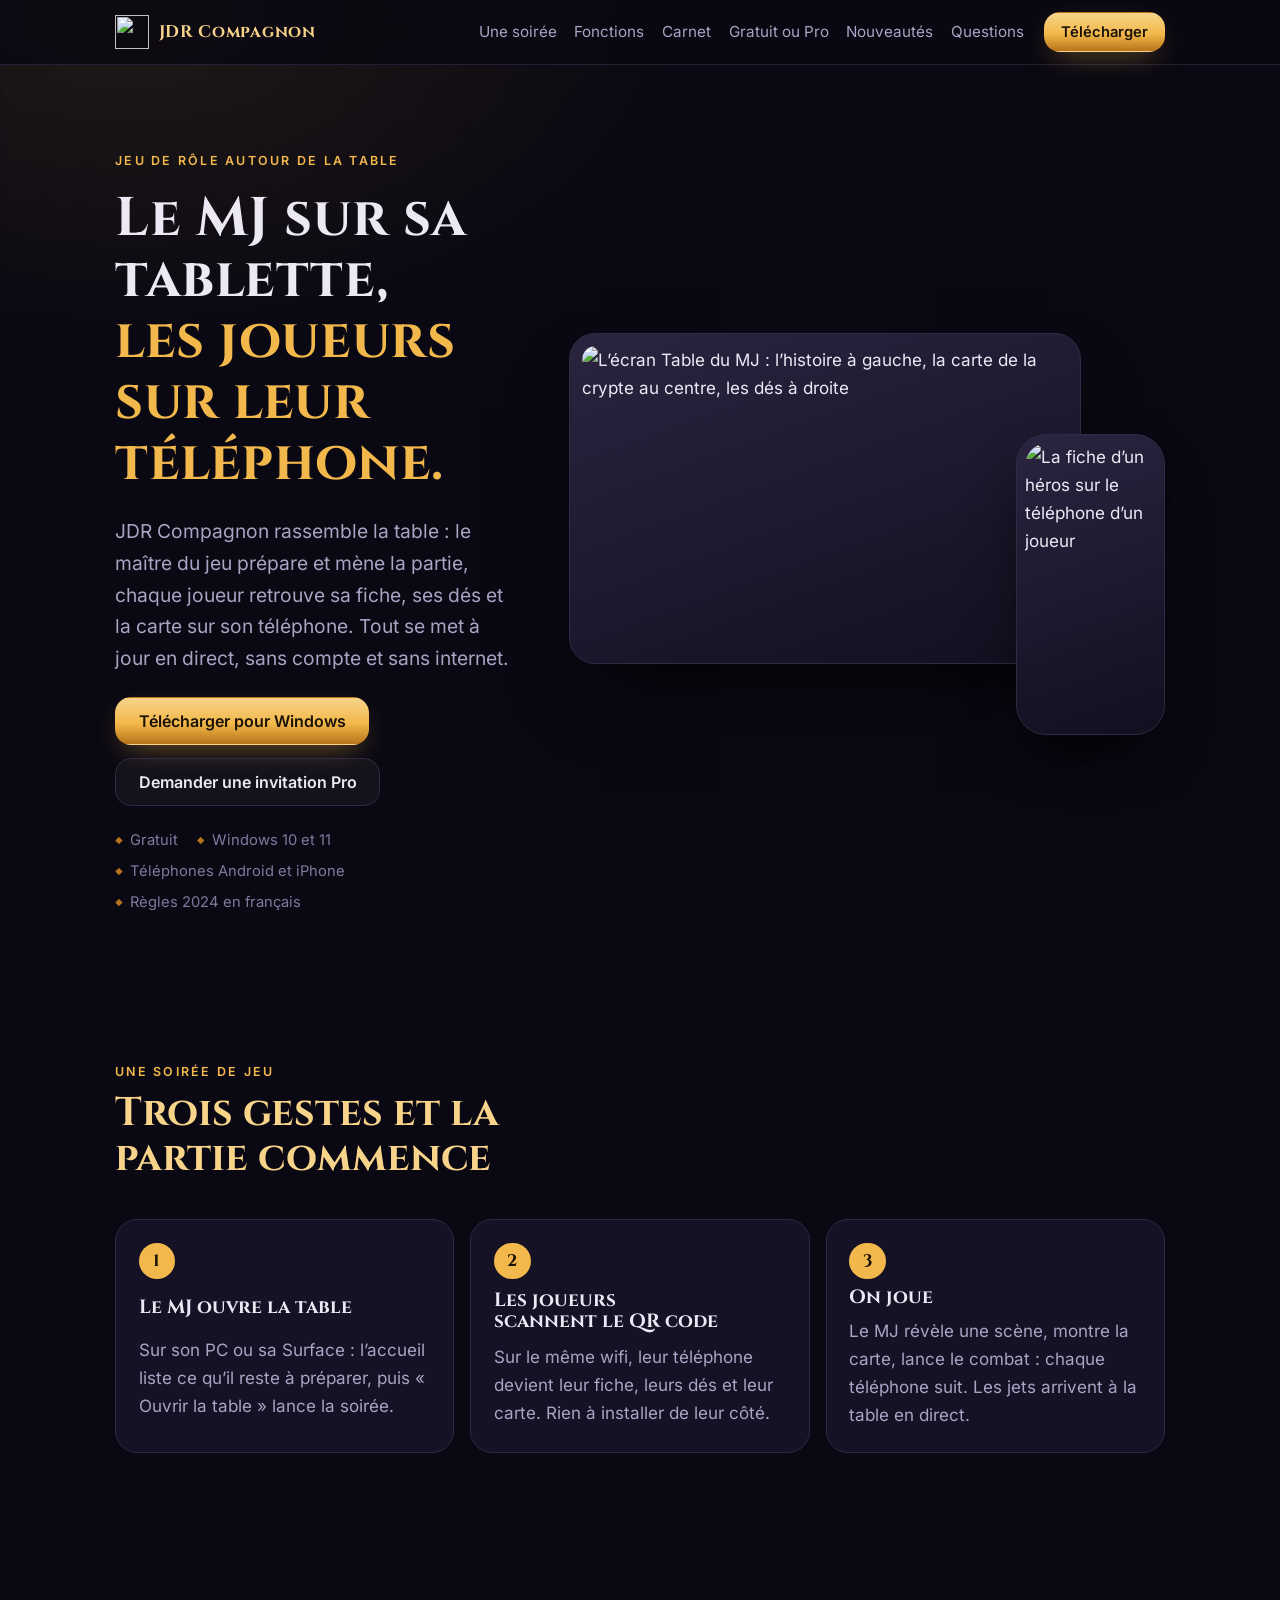
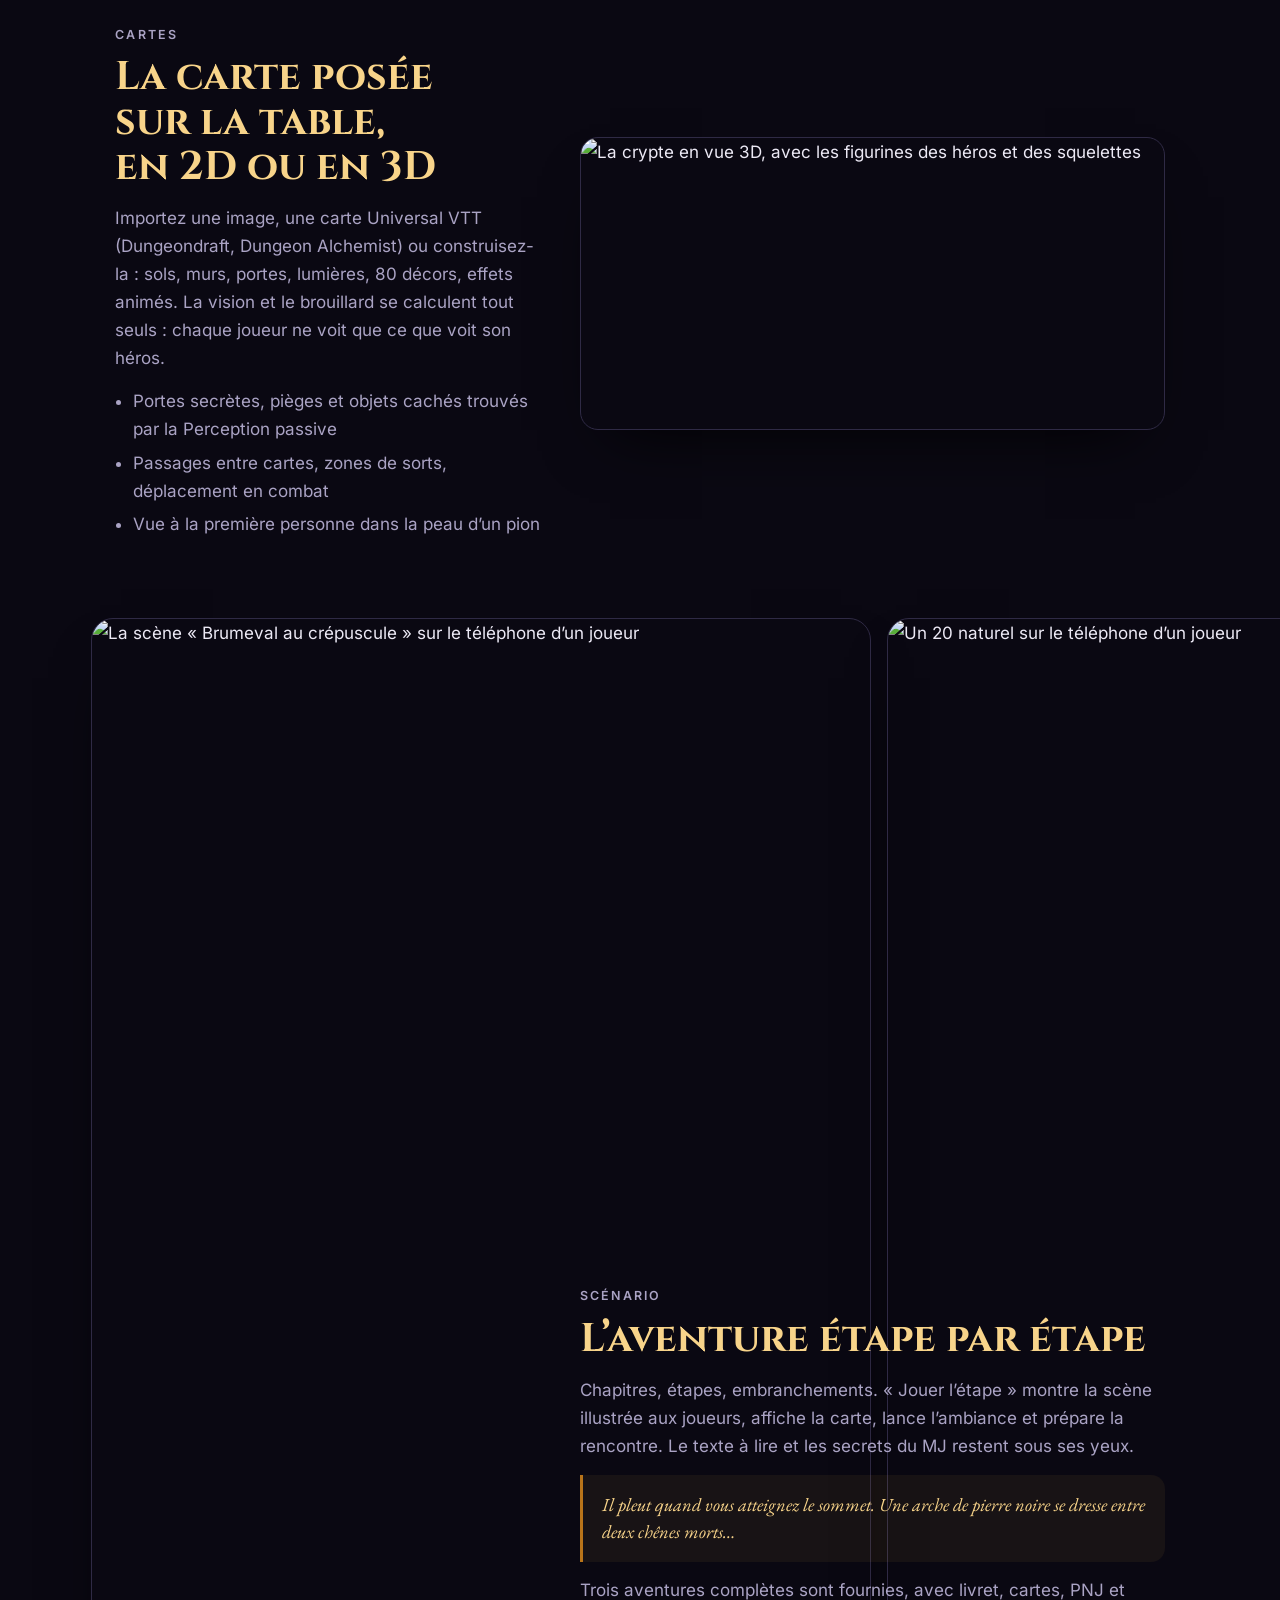
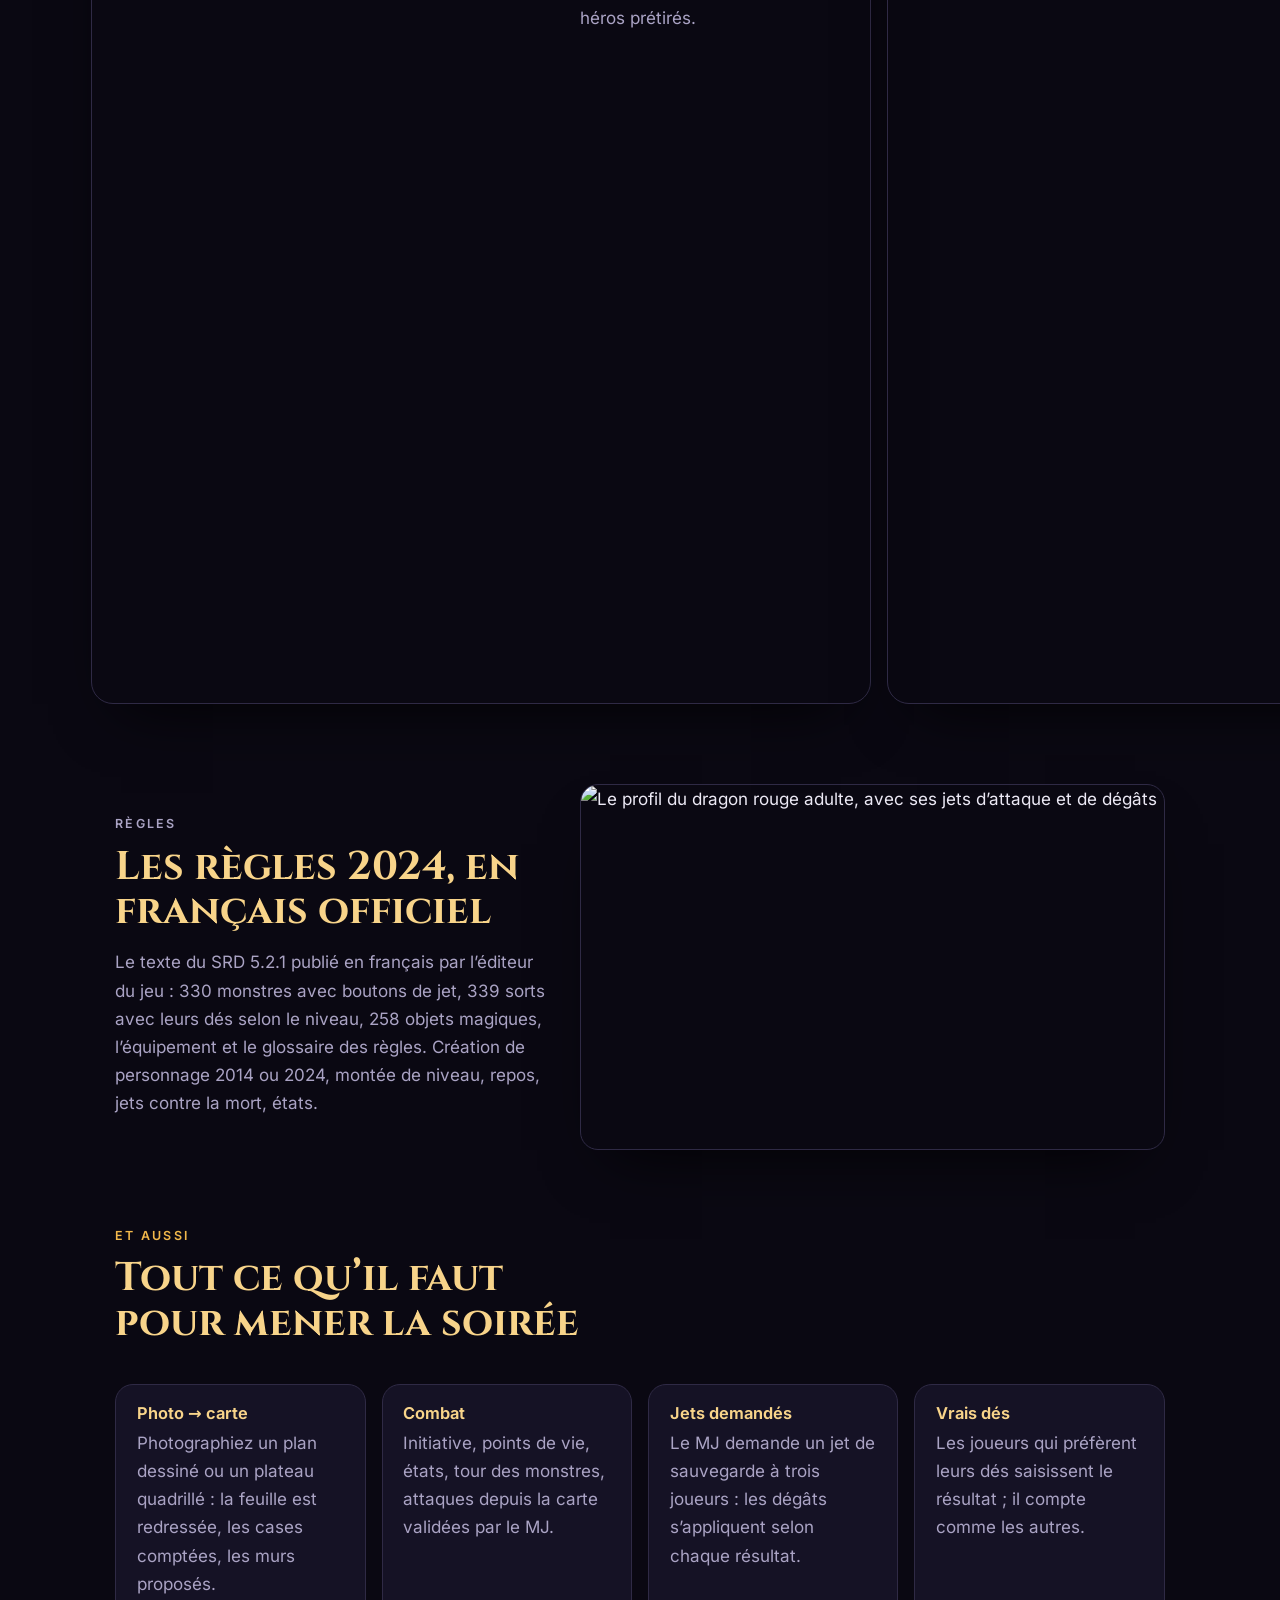
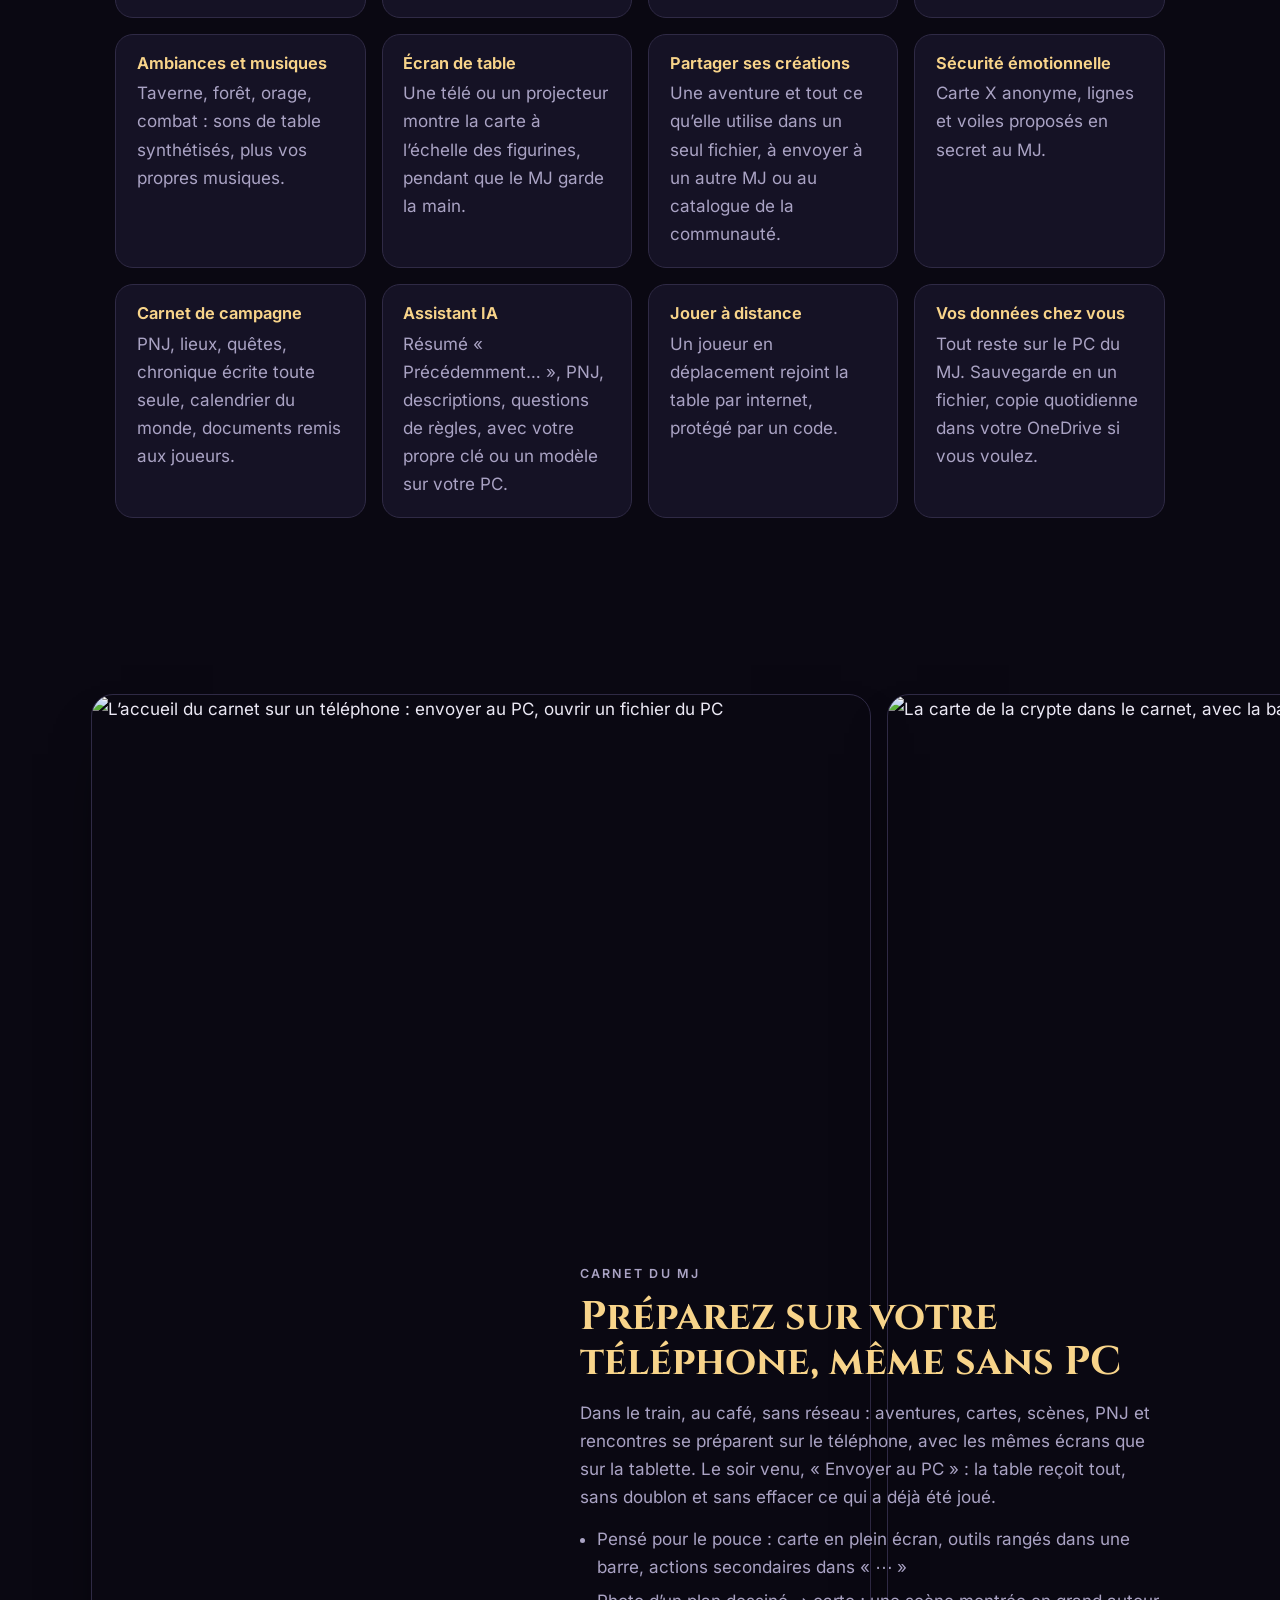
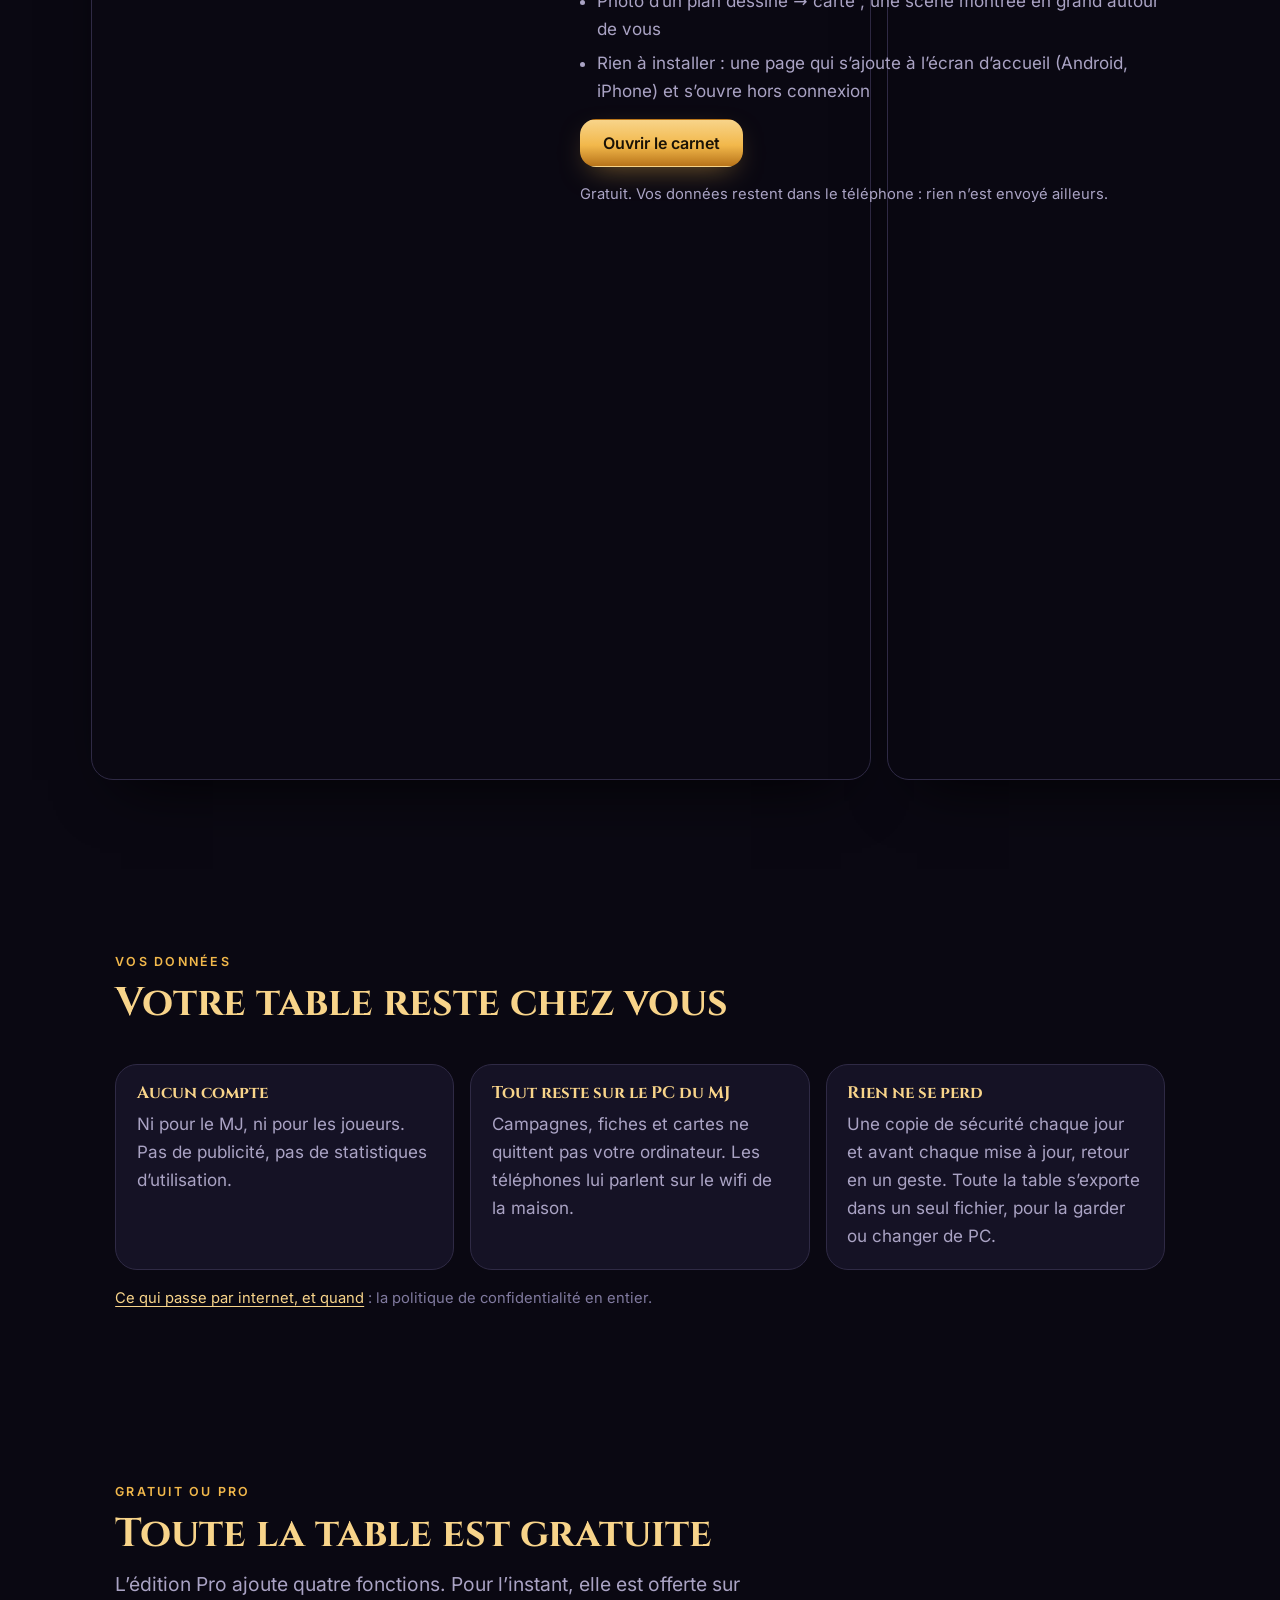
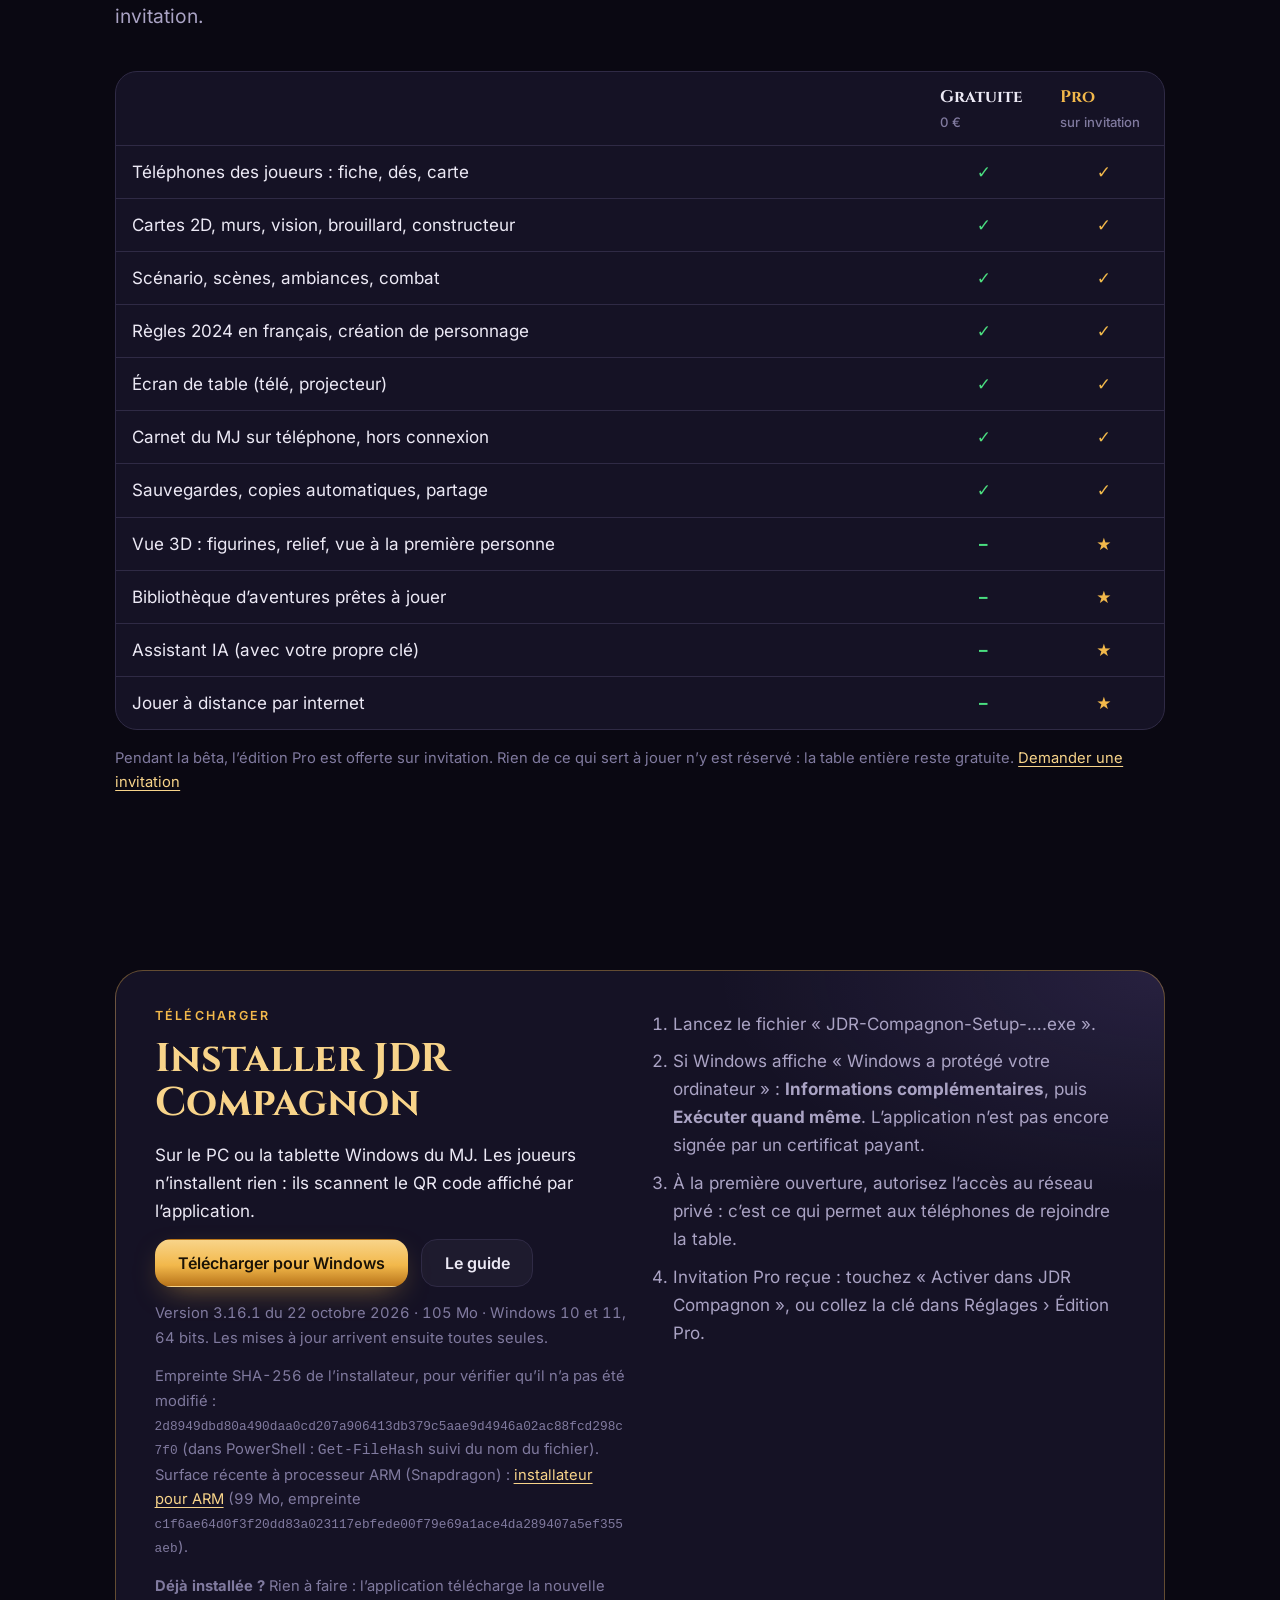
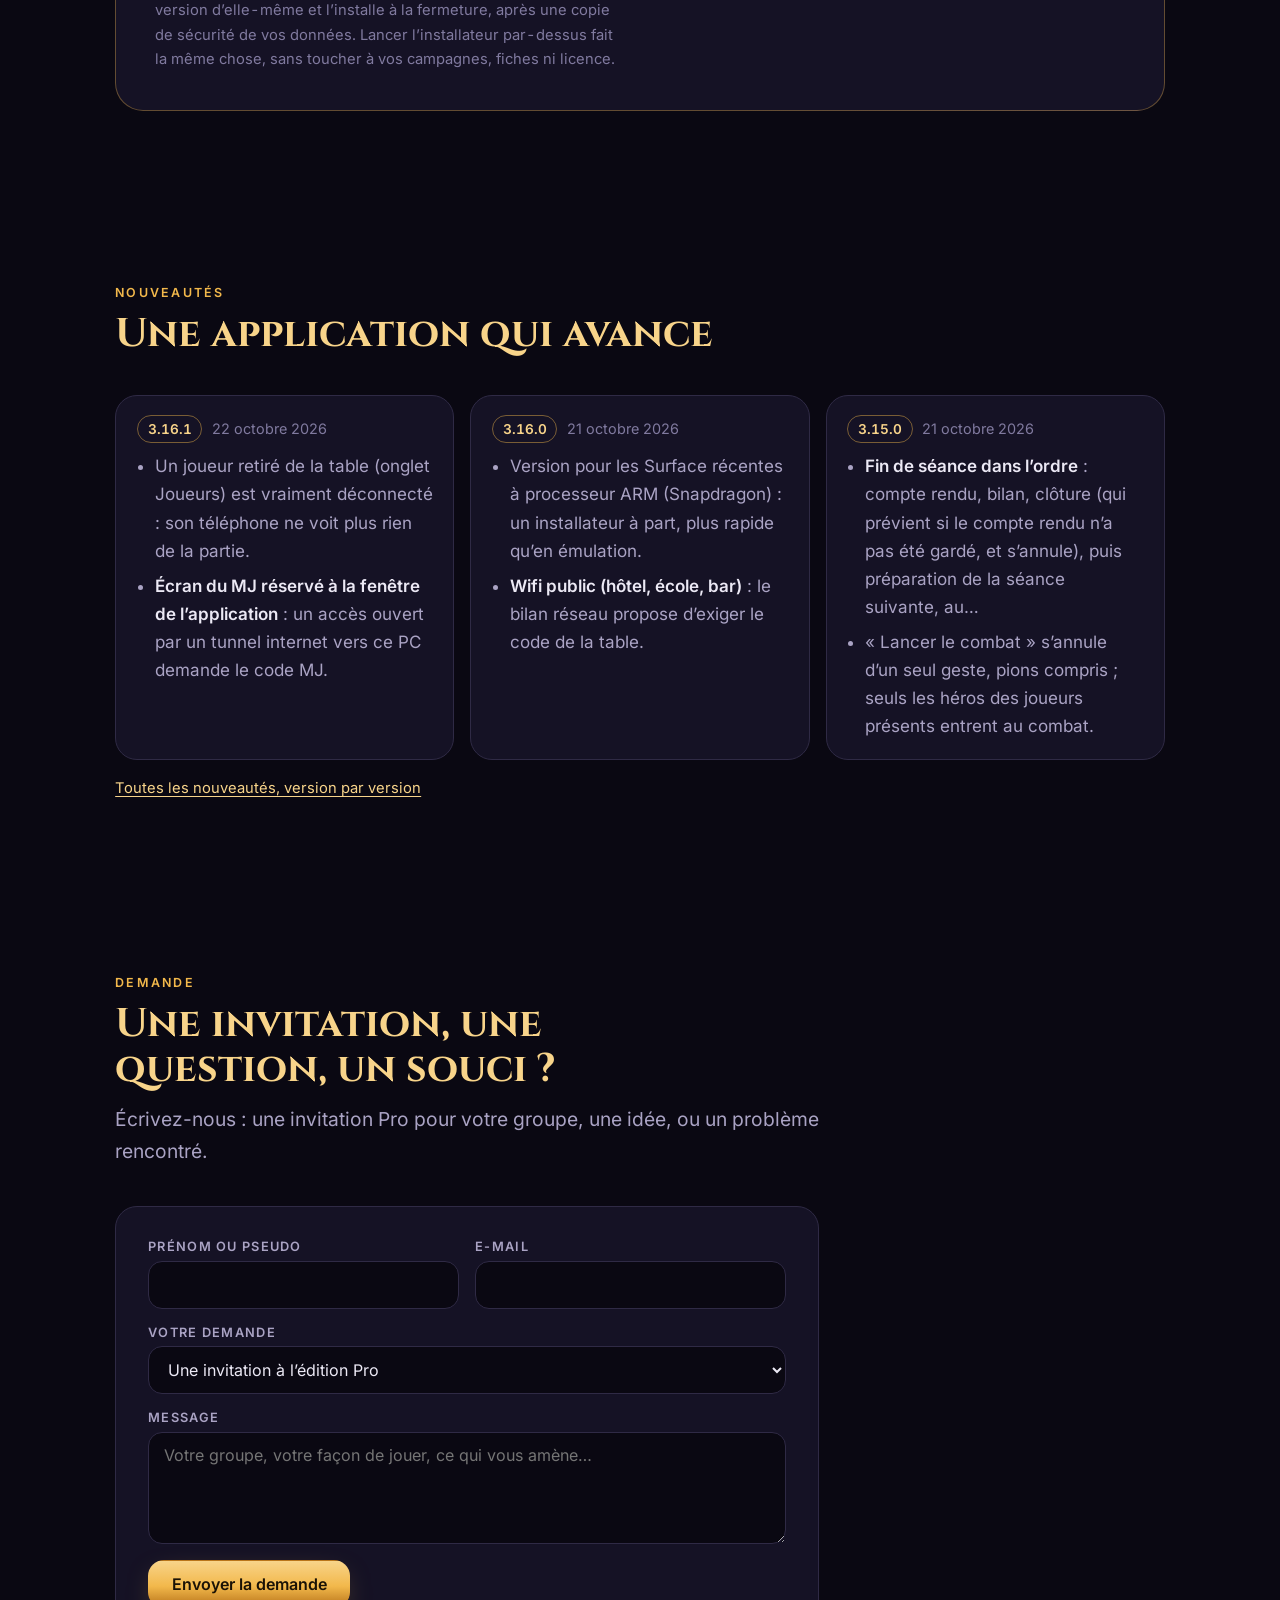
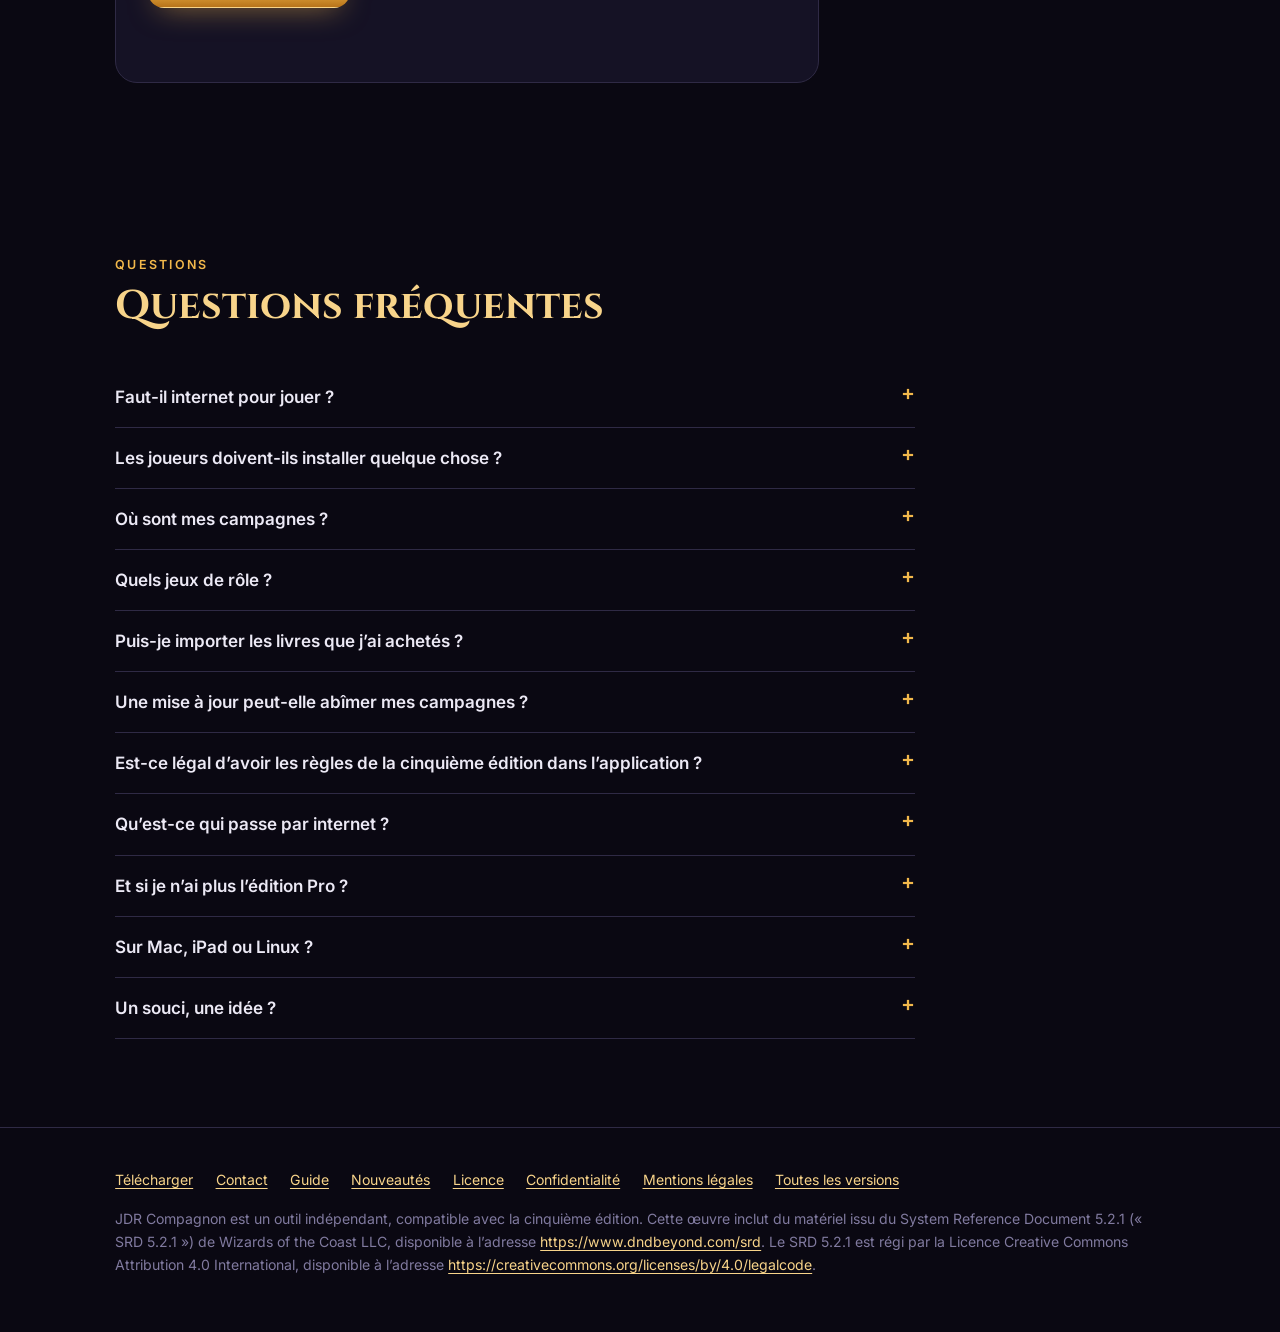
==== commit eca218fd: "Site et carnet du MJ 3.16.1" ====
--- a/docs/index.html
+++ b/docs/index.html
@@ -59,7 +59,7 @@
             <div class="cta">
               <a
                 class="btn btn-gold"
-                href="https://github.com/Noedio/jdr-compagnon/releases/download/v3.15.0/JDR-Compagnon-Setup-3.15.0.exe"
+                href="https://github.com/Noedio/jdr-compagnon/releases/download/v3.16.1/JDR-Compagnon-Setup-3.16.1.exe"
                 data-download
                 >Télécharger pour Windows</a
               >
@@ -416,17 +416,17 @@
               <div class="cta">
                 <a
                   class="btn btn-gold"
-                  href="https://github.com/Noedio/jdr-compagnon/releases/download/v3.15.0/JDR-Compagnon-Setup-3.15.0.exe"
+                  href="https://github.com/Noedio/jdr-compagnon/releases/download/v3.16.1/JDR-Compagnon-Setup-3.16.1.exe"
                   data-download
                   >Télécharger pour Windows</a
                 >
                 <a class="btn btn-ghost" href="guide.html">Le guide</a>
               </div>
               <p class="version" id="version">
-                <!-- jdr:version -->Version 3.15.0 du 21 octobre 2026 · 105 Mo · Windows 10 et 11, 64 bits. Les mises à jour arrivent ensuite toutes seules.<!-- /jdr:version -->
+                <!-- jdr:version -->Version 3.16.1 du 22 octobre 2026 · 105 Mo · Windows 10 et 11, 64 bits. Les mises à jour arrivent ensuite toutes seules.<!-- /jdr:version -->
               </p>
               <p class="version hash-line">
-                <!-- jdr:empreinte -->Empreinte SHA-256 de l’installateur, pour vérifier qu’il n’a pas été modifié : <code class="hash">d5e6c62d08e2152cf72d2a745ecf7a27b30399042ad73ef4821fcc08a079db42</code> (dans PowerShell : <code>Get-FileHash</code> suivi du nom du fichier).<!-- /jdr:empreinte -->
+                <!-- jdr:empreinte -->Empreinte SHA-256 de l’installateur, pour vérifier qu’il n’a pas été modifié : <code class="hash">2d8949dbd80a490daa0cd207a906413db379c5aae9d4946a02ac88fcd298c7f0</code> (dans PowerShell : <code>Get-FileHash</code> suivi du nom du fichier). Surface récente à processeur ARM (Snapdragon) : <a href="https://github.com/Noedio/jdr-compagnon/releases/download/v3.16.1/JDR-Compagnon-Setup-3.16.1-arm64.exe">installateur pour ARM</a> (99 Mo, empreinte <code class="hash">c1f6ae64d0f3f20dd83a023117ebfede00f79e69a1ace4da289407a5ef355aeb</code>).<!-- /jdr:empreinte -->
               </p>
               <p class="version">
                 <strong>Déjà installée ?</strong> Rien à faire : l’application télécharge la nouvelle version d’elle-même et l’installe à la
@@ -458,16 +458,16 @@
           <div class="releases">
             <!-- jdr:nouveautes -->
             <article class="release">
+              <p class="release-head"><span class="tag">3.16.1</span><time>22 octobre 2026</time></p>
+              <ul><li>Un joueur retiré de la table (onglet Joueurs) est vraiment déconnecté : son téléphone ne voit plus rien de la partie.</li><li><strong>Écran du MJ réservé à la fenêtre de l’application</strong> : un accès ouvert par un tunnel internet vers ce PC demande le code MJ.</li></ul>
+            </article>
+            <article class="release">
+              <p class="release-head"><span class="tag">3.16.0</span><time>21 octobre 2026</time></p>
+              <ul><li>Version pour les Surface récentes à processeur ARM (Snapdragon) : un installateur à part, plus rapide qu’en émulation.</li><li><strong>Wifi public (hôtel, école, bar)</strong> : le bilan réseau propose d’exiger le code de la table.</li></ul>
+            </article>
+            <article class="release">
               <p class="release-head"><span class="tag">3.15.0</span><time>21 octobre 2026</time></p>
               <ul><li><strong>Fin de séance dans l’ordre</strong> : compte rendu, bilan, clôture (qui prévient si le compte rendu n’a pas été gardé, et s’annule), puis préparation de la séance suivante, au…</li><li>« Lancer le combat » s’annule d’un seul geste, pions compris ; seuls les héros des joueurs présents entrent au combat.</li></ul>
-            </article>
-            <article class="release">
-              <p class="release-head"><span class="tag">3.14.0</span><time>21 octobre 2026</time></p>
-              <ul><li><strong>Copie dans le nuage plus légère</strong> : les données chaque jour, les images et sons un par un (seulement les nouveaux), jamais pendant une partie.</li><li><strong>Copies de sécurité</strong> : celles faites avant une restauration, une remise à zéro ou un import ont leur propre lot et ne chassent plus les copies quotidiennes.</li></ul>
-            </article>
-            <article class="release">
-              <p class="release-head"><span class="tag">3.13.0</span><time>20 octobre 2026</time></p>
-              <ul><li><strong>Retours à l’éditeur</strong> : joignez jusqu’à trois images (capture d’écran ou photo, Ctrl+V sur PC), réduites avant l’envoi.</li><li><strong>Nouvelle adresse du site et des téléchargements</strong> : https://noedio.github.io/jdr-compagnon/ (l’ancienne renvoie vers la nouvelle.</li></ul>
             </article>
           <!-- /jdr:nouveautes -->
           </div>
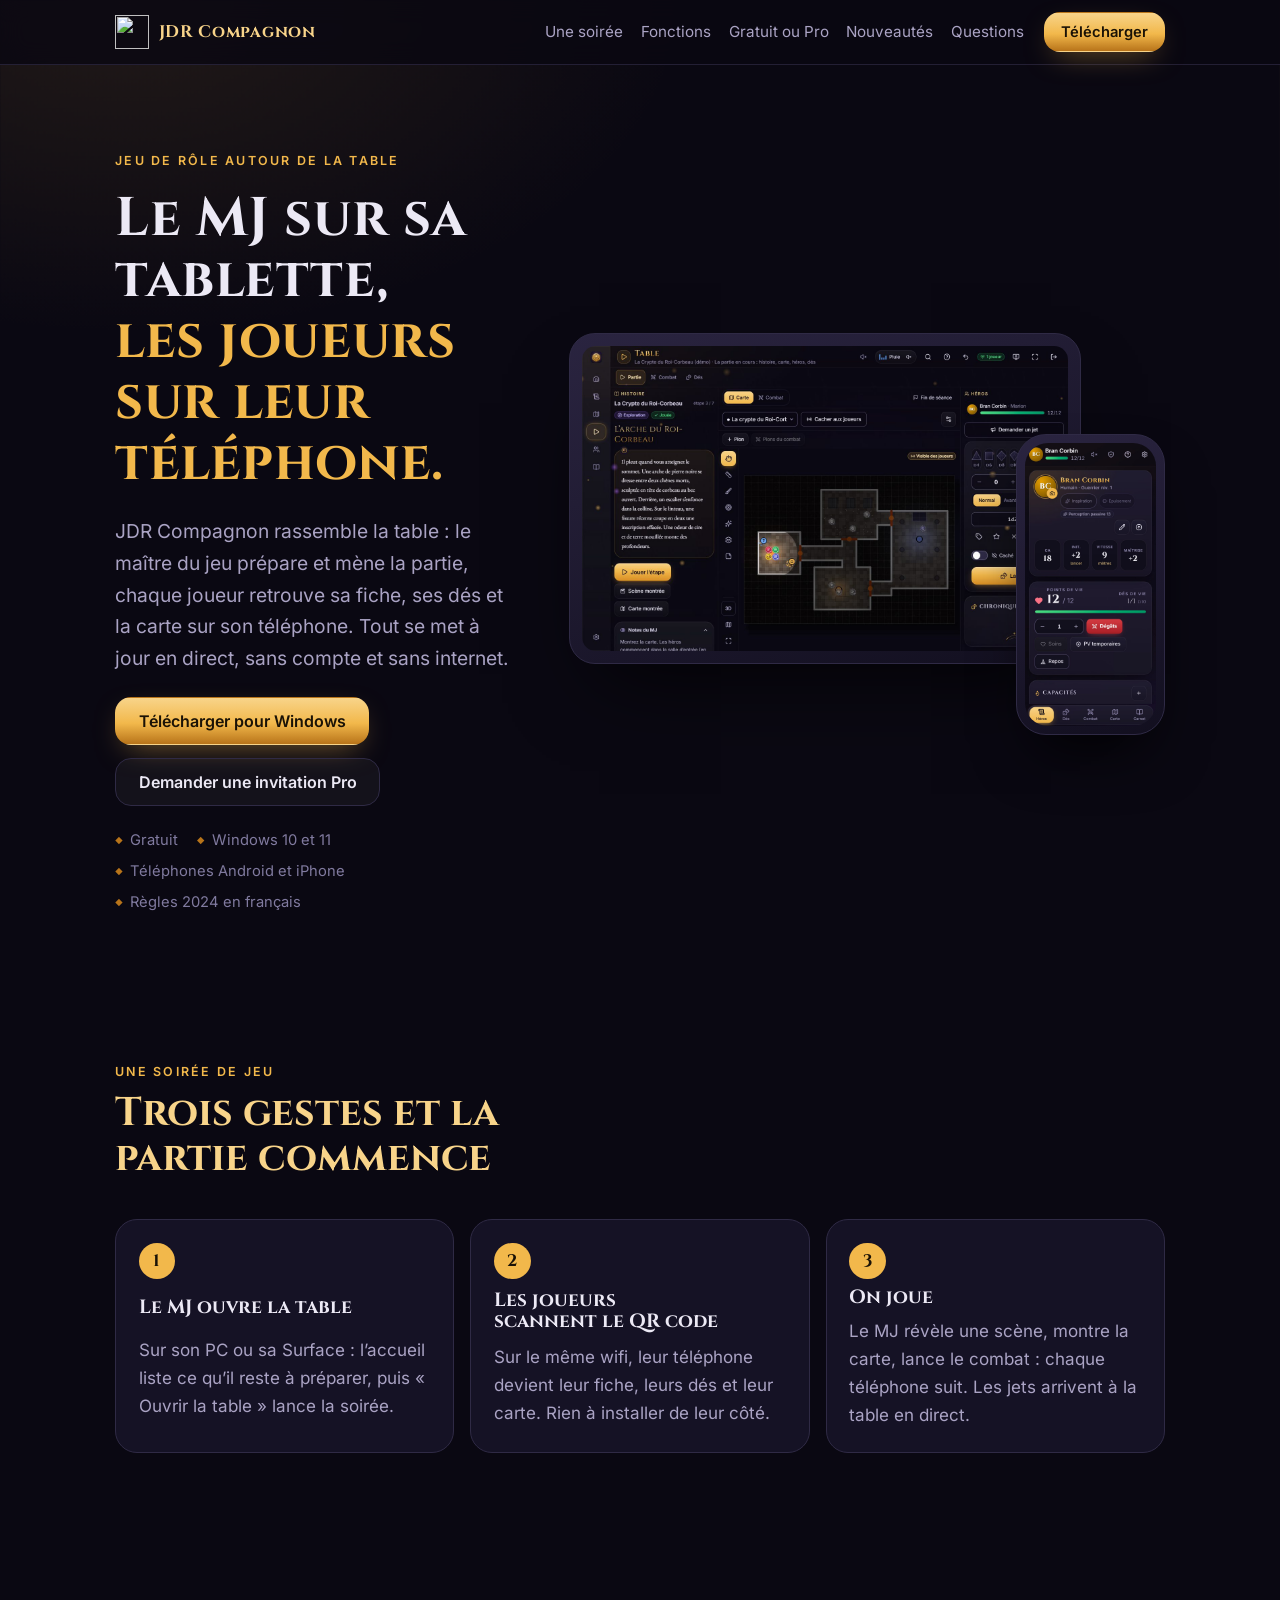
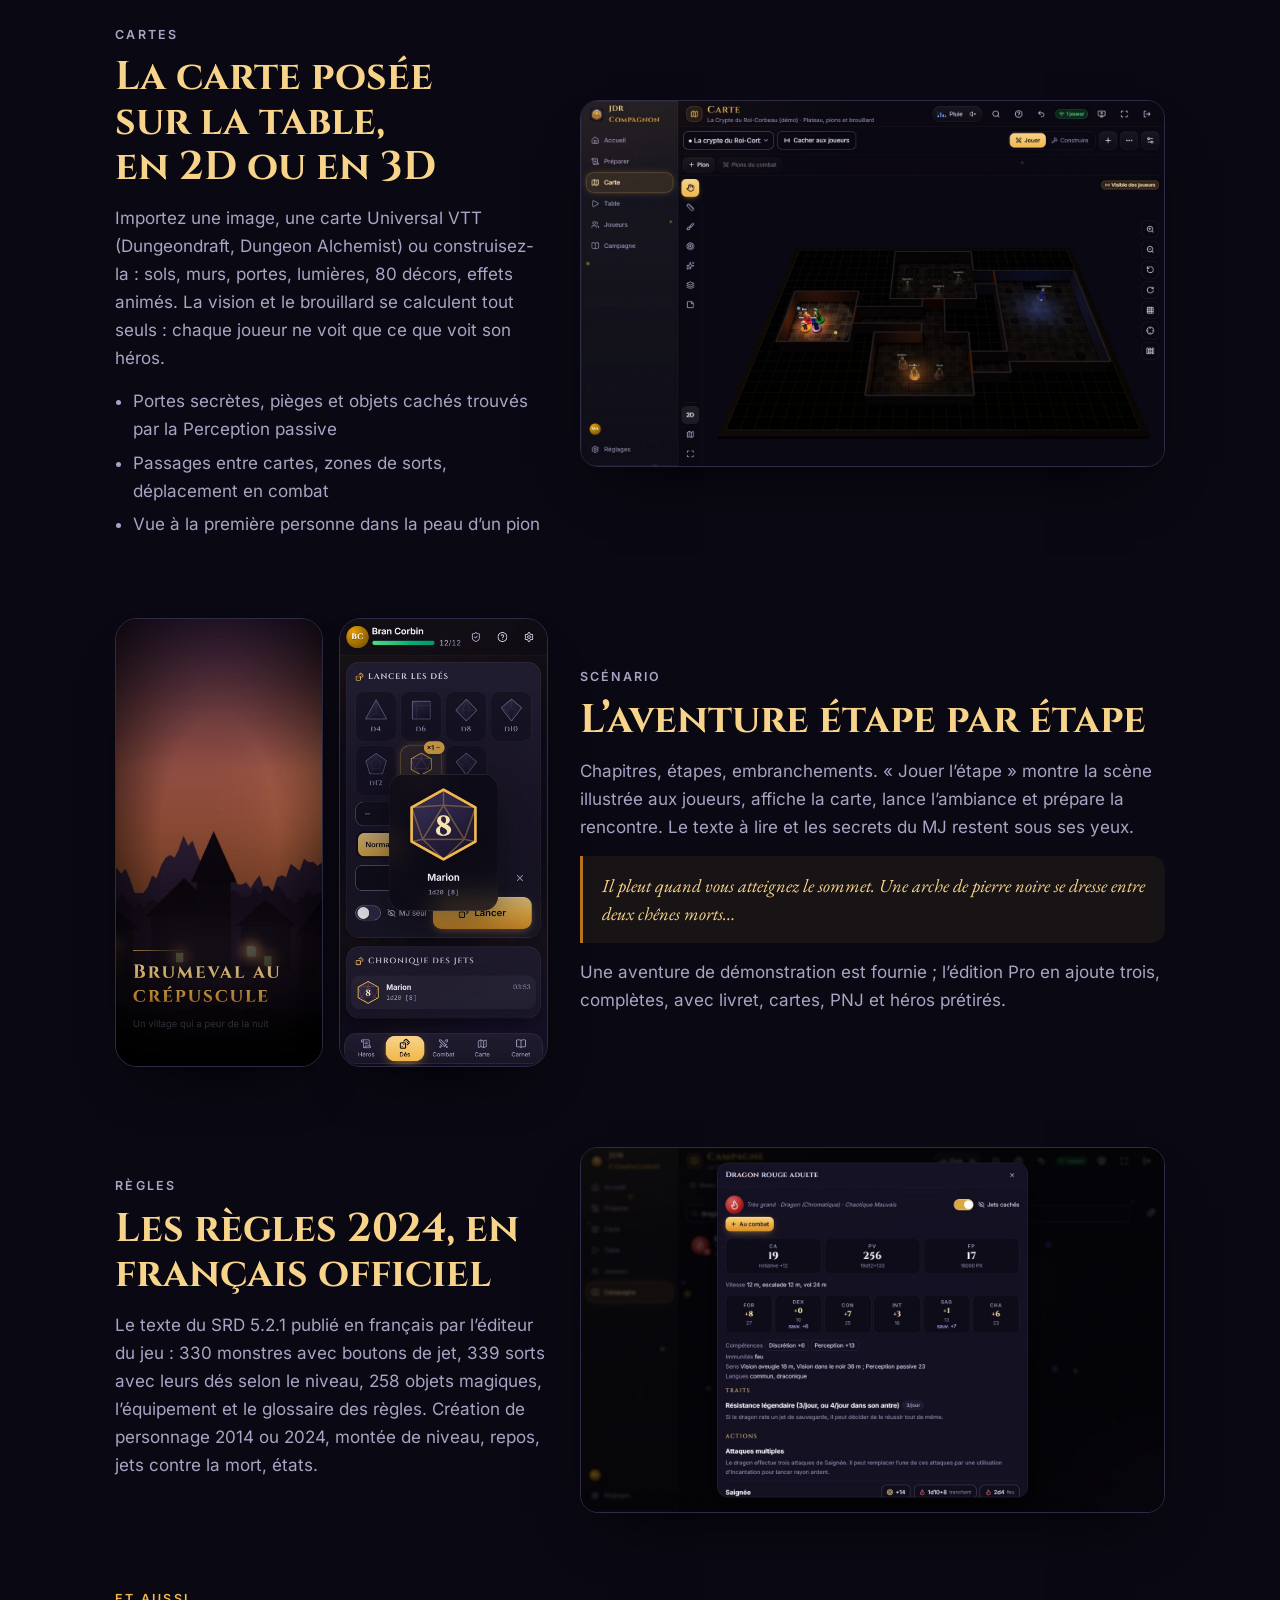
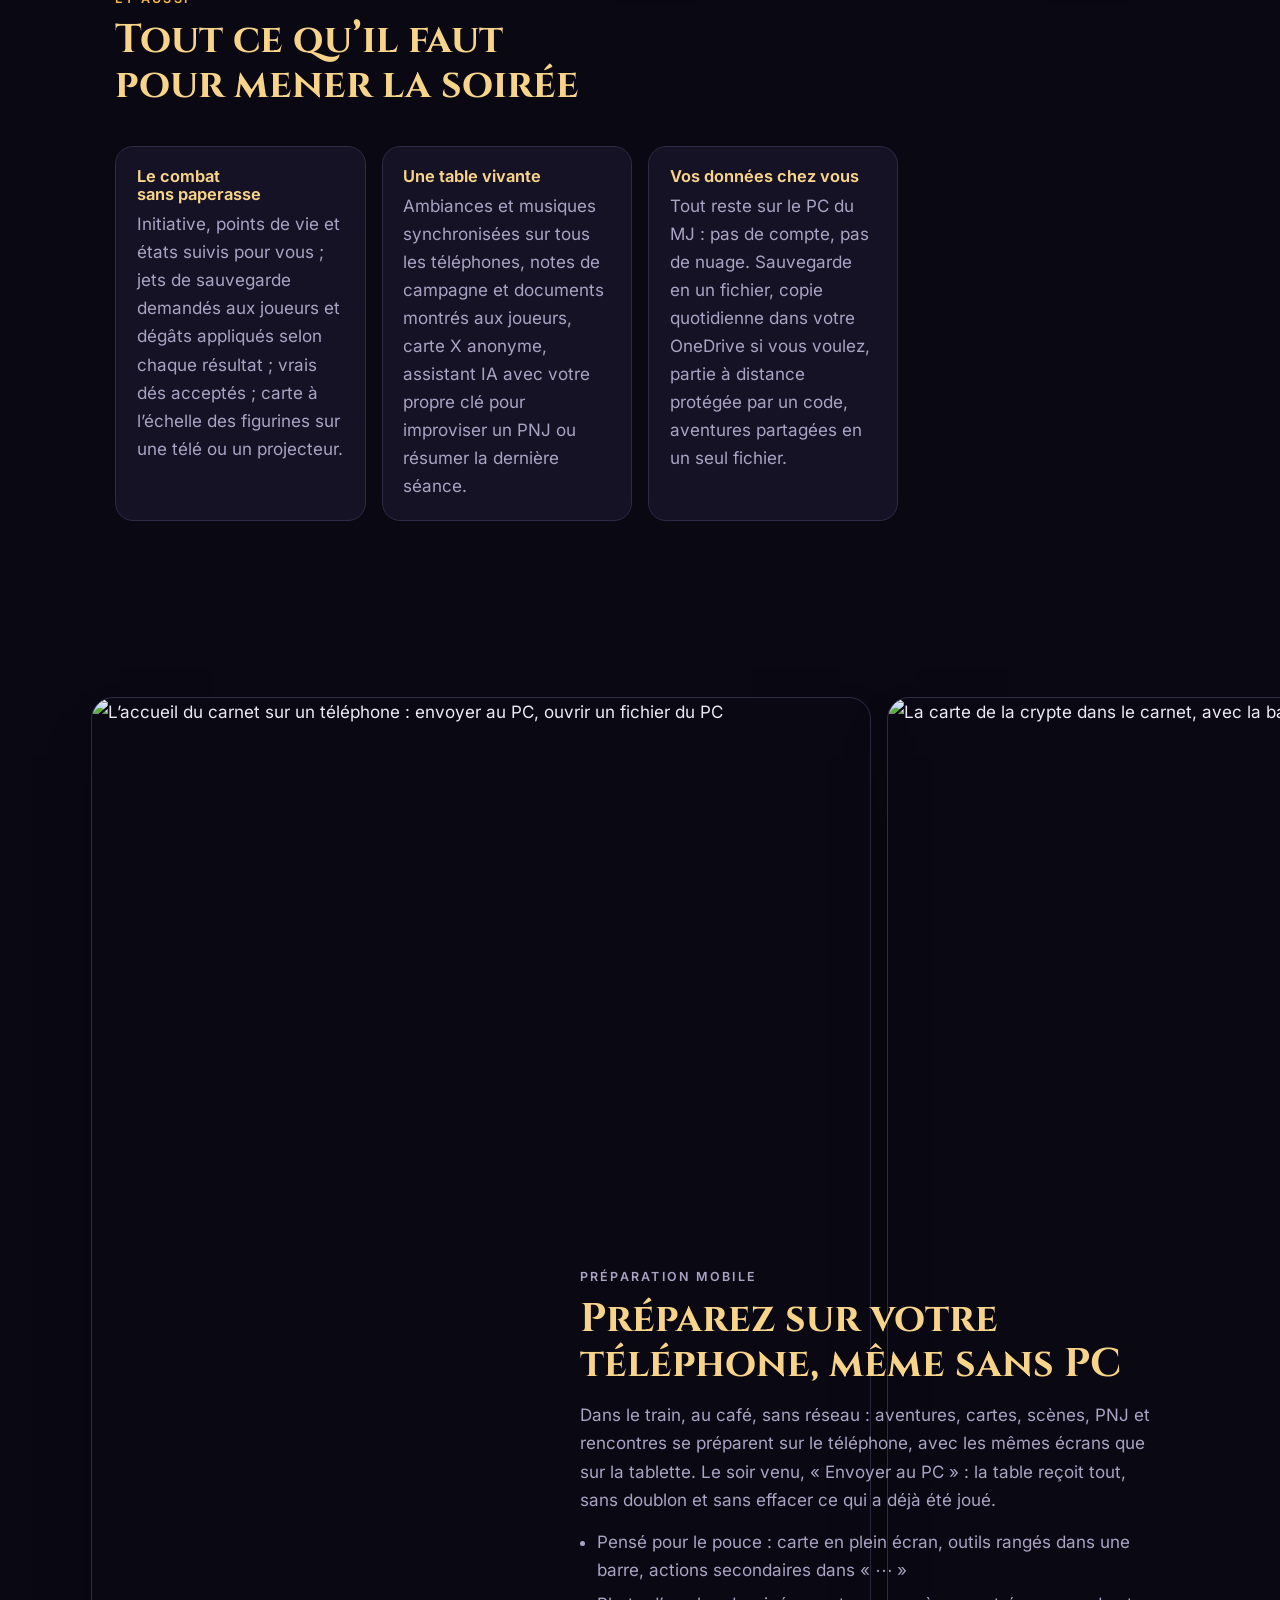
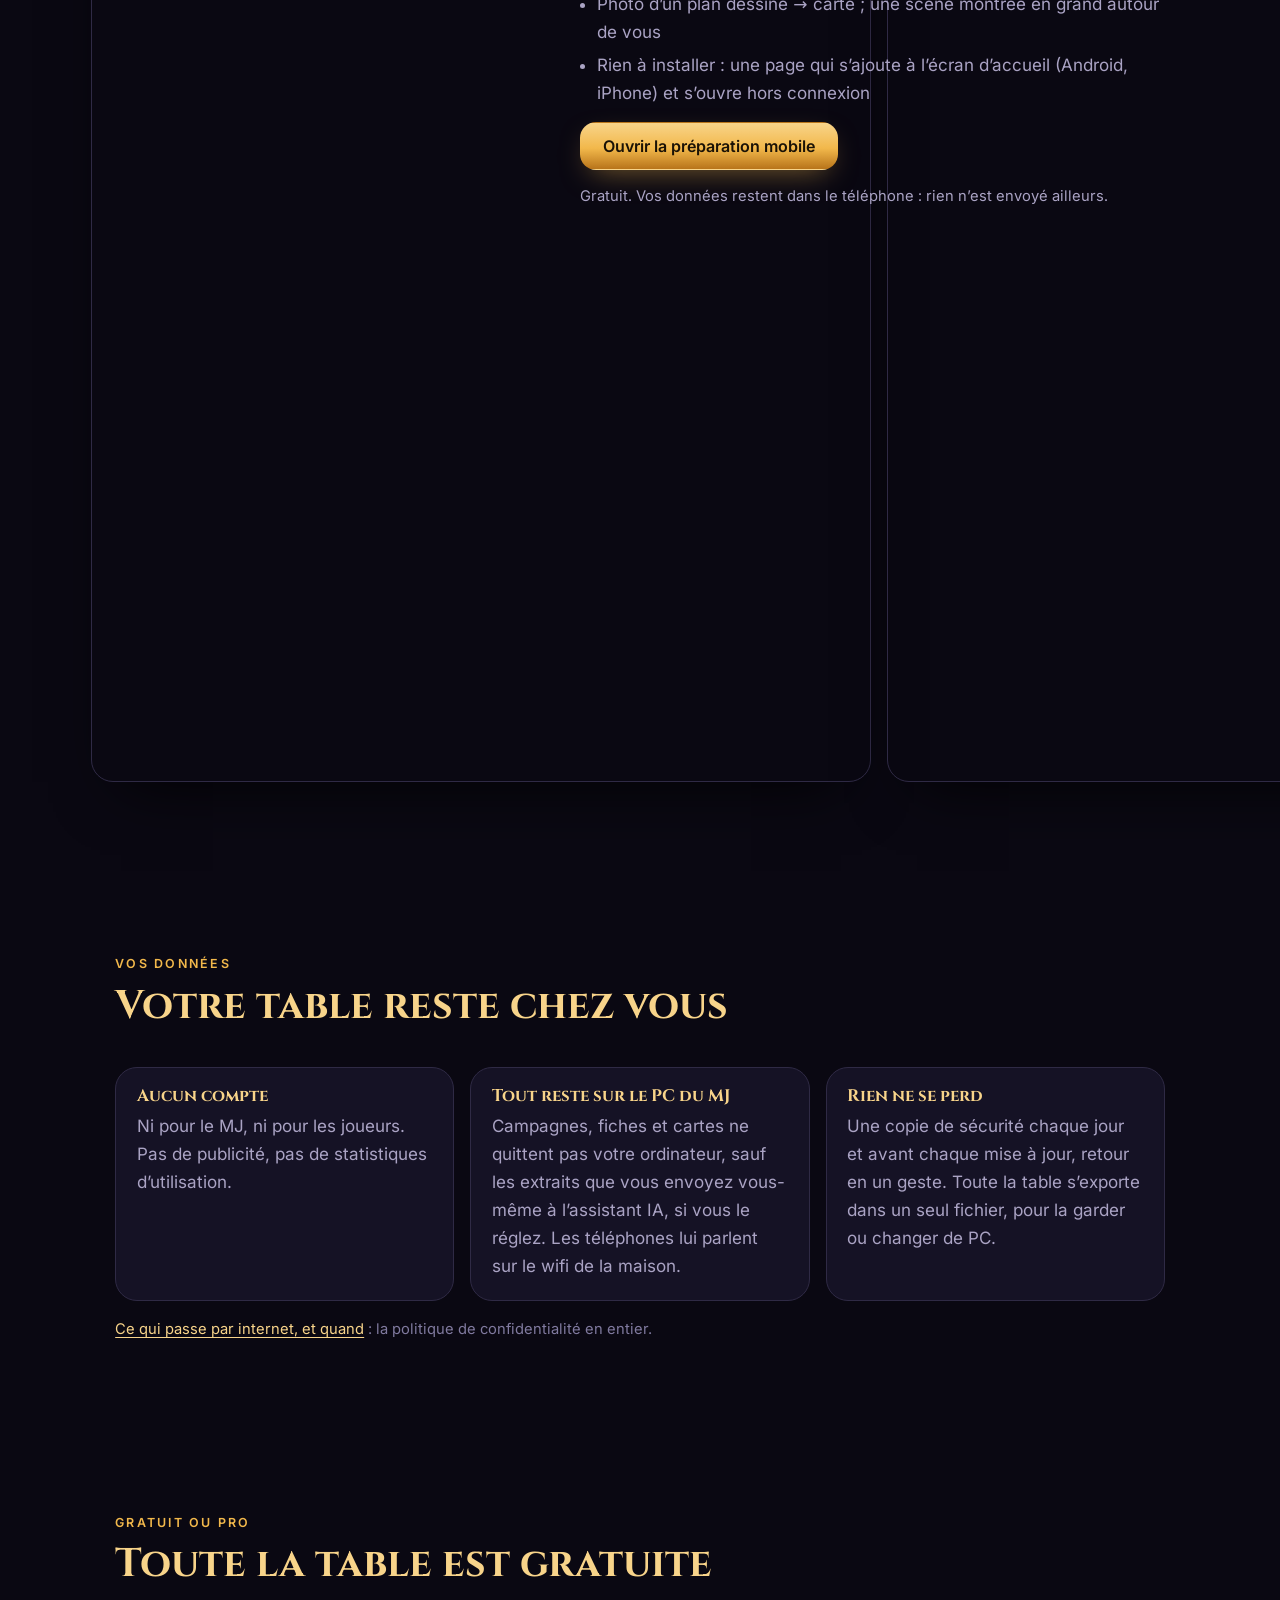
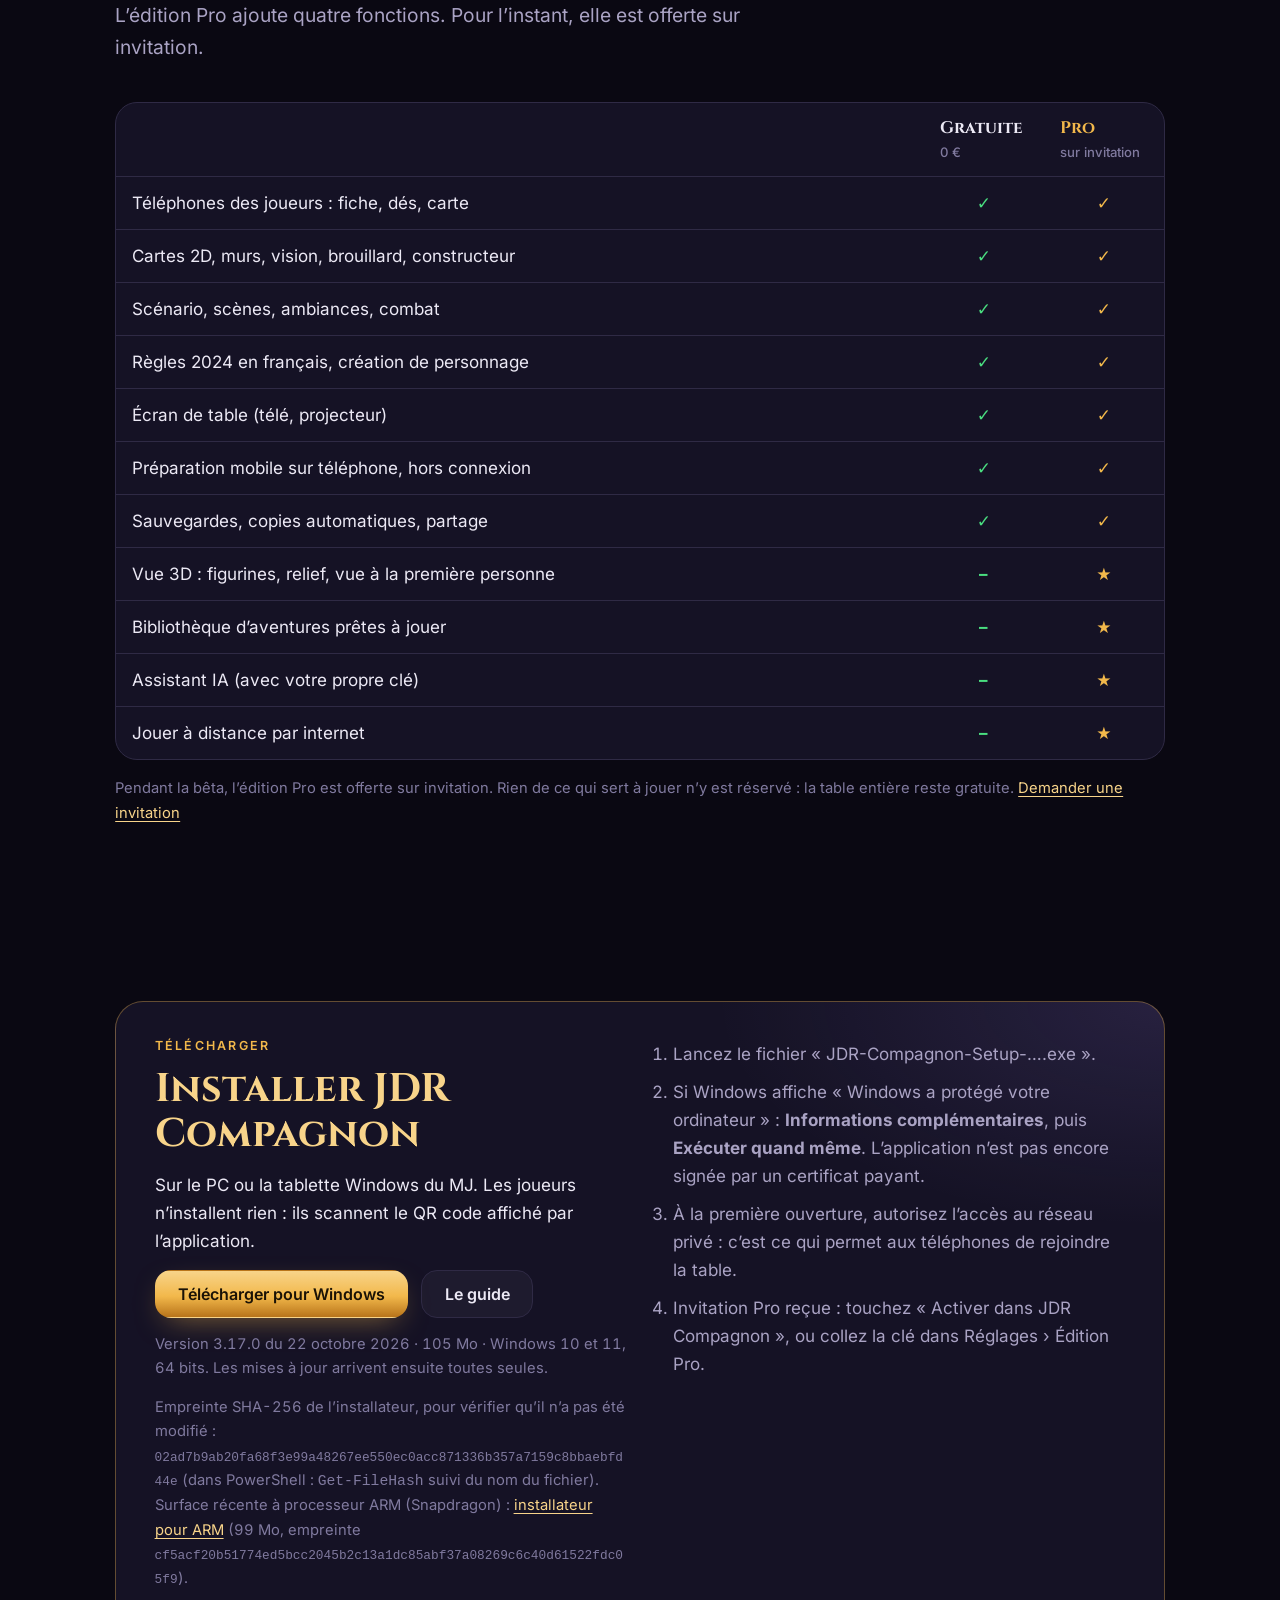
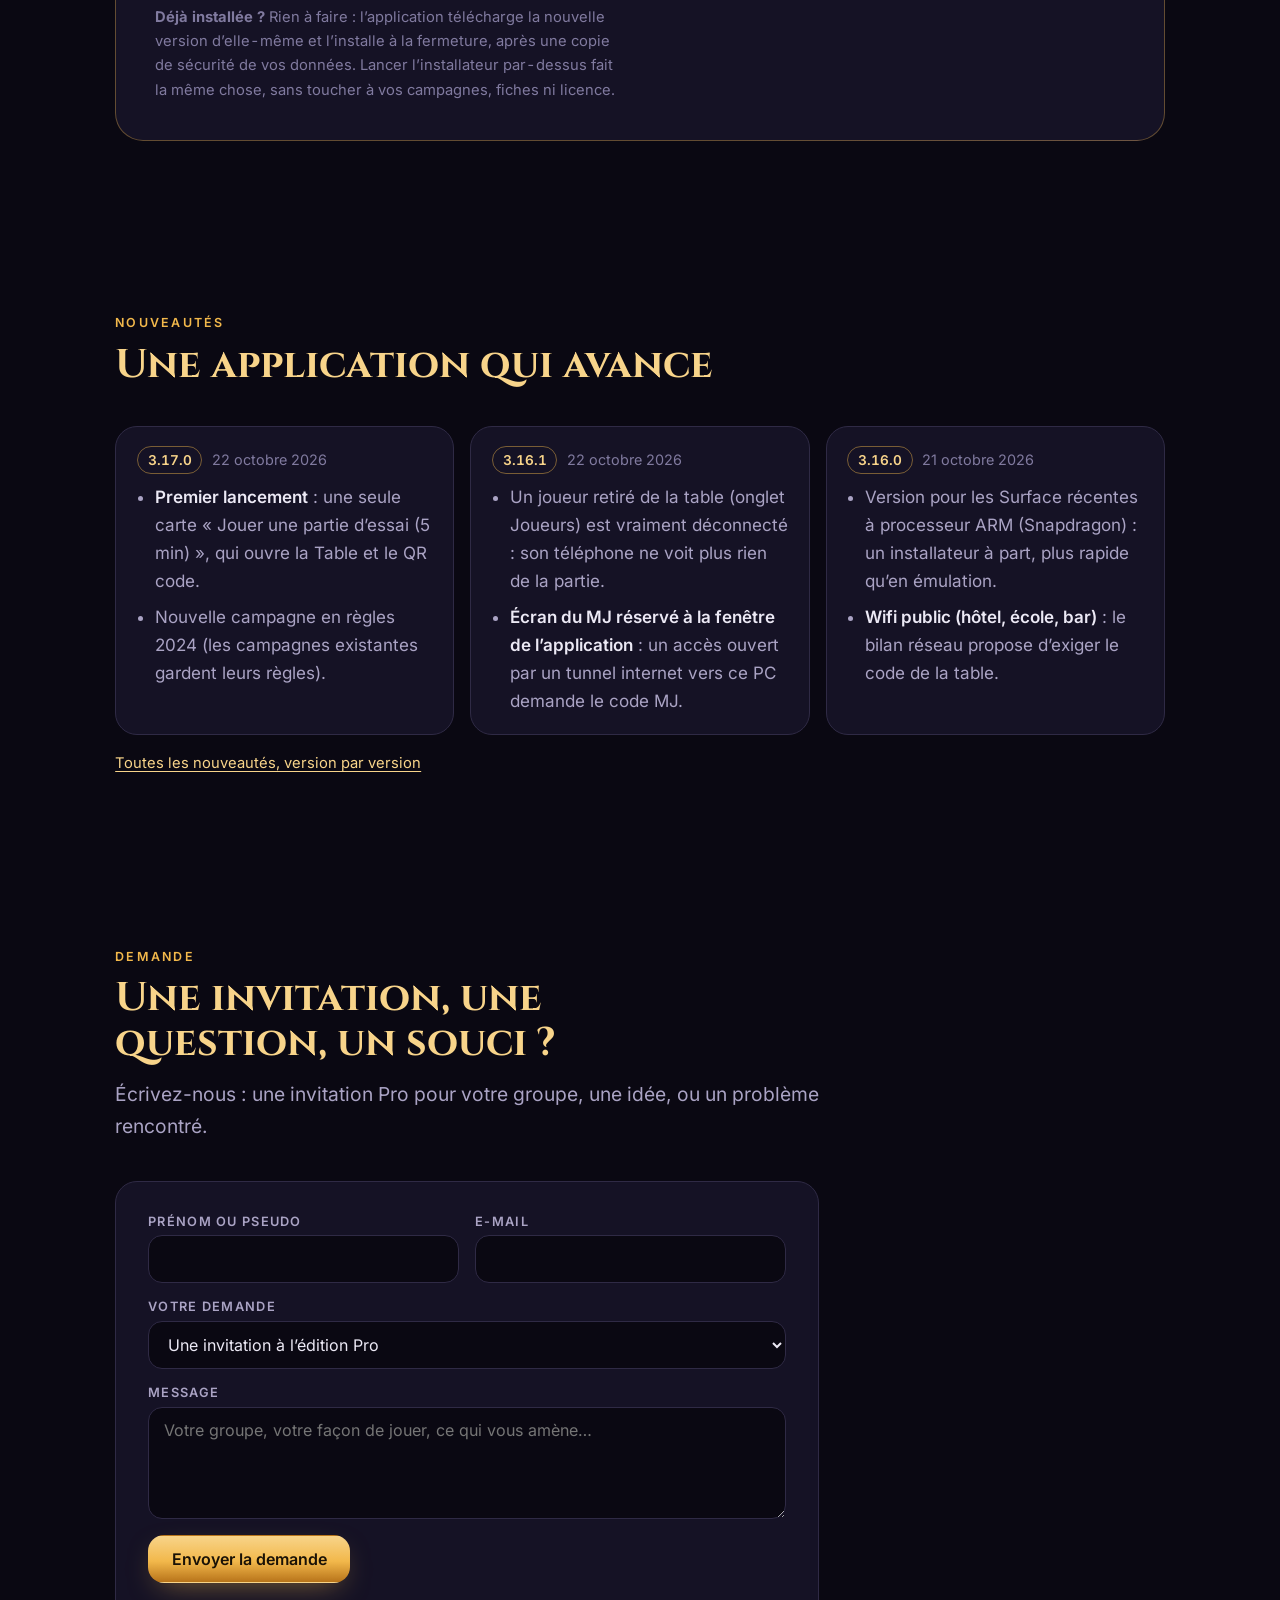
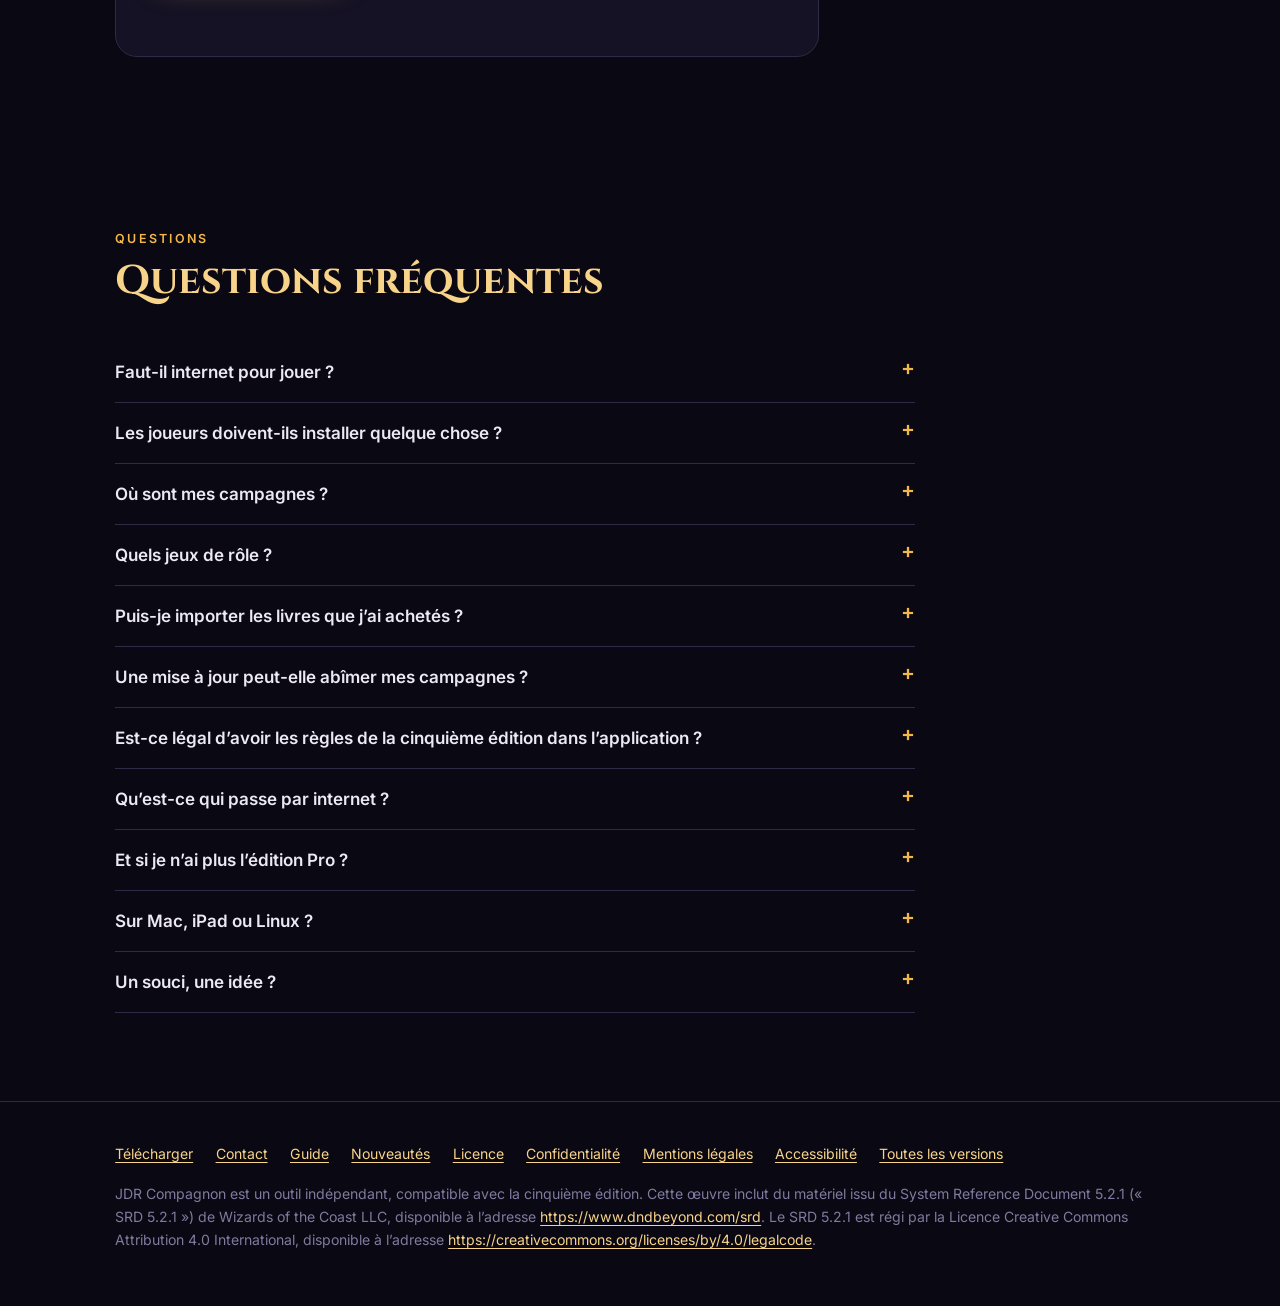
==== commit 1850379b: "Site et carnet du MJ 3.17.0" ====
--- a/docs/index.html
+++ b/docs/index.html
@@ -37,7 +37,6 @@
         <nav aria-label="Sections">
           <a href="#soiree">Une soirée</a>
           <a href="#fonctions">Fonctions</a>
-          <a href="#carnet">Carnet</a>
           <a href="#editions">Gratuit ou Pro</a>
           <a href="#nouveautes">Nouveautés</a>
           <a href="#questions">Questions</a>
@@ -59,7 +58,7 @@
             <div class="cta">
               <a
                 class="btn btn-gold"
-                href="https://github.com/Noedio/jdr-compagnon/releases/download/v3.16.1/JDR-Compagnon-Setup-3.16.1.exe"
+                href="https://github.com/Noedio/jdr-compagnon/releases/download/v3.17.0/JDR-Compagnon-Setup-3.17.0.exe"
                 data-download
                 >Télécharger pour Windows</a
               >
@@ -149,7 +148,7 @@
                 l’ambiance et prépare la rencontre. Le texte à lire et les secrets du MJ restent sous ses yeux.
               </p>
               <blockquote>Il pleut quand vous atteignez le sommet. Une arche de pierre noire se dresse entre deux chênes morts…</blockquote>
-              <p>Trois aventures complètes sont fournies, avec livret, cartes, PNJ et héros prétirés.</p>
+              <p>Une aventure de démonstration est fournie ; l’édition Pro en ajoute trois, complètes, avec livret, cartes, PNJ et héros prétirés.</p>
             </div>
             <div class="pair">
               <img
@@ -197,54 +196,25 @@
           </div>
           <div class="grid">
             <article>
-              <h3>Photo → carte</h3>
-              <p>
-                Photographiez un plan dessiné ou un plateau quadrillé : la feuille est redressée, les cases comptées, les murs proposés.
+              <h3>Le combat sans paperasse</h3>
+              <p>
+                Initiative, points de vie et états suivis pour vous ; jets de sauvegarde demandés aux joueurs et dégâts appliqués selon
+                chaque résultat ; vrais dés acceptés ; carte à l’échelle des figurines sur une télé ou un projecteur.
               </p>
             </article>
             <article>
-              <h3>Combat</h3>
-              <p>Initiative, points de vie, états, tour des monstres, attaques depuis la carte validées par le MJ.</p>
-            </article>
-            <article>
-              <h3>Jets demandés</h3>
-              <p>Le MJ demande un jet de sauvegarde à trois joueurs : les dégâts s’appliquent selon chaque résultat.</p>
-            </article>
-            <article>
-              <h3>Vrais dés</h3>
-              <p>Les joueurs qui préfèrent leurs dés saisissent le résultat ; il compte comme les autres.</p>
-            </article>
-            <article>
-              <h3>Ambiances et musiques</h3>
-              <p>Taverne, forêt, orage, combat : sons de table synthétisés, plus vos propres musiques.</p>
-            </article>
-            <article>
-              <h3>Écran de table</h3>
-              <p>Une télé ou un projecteur montre la carte à l’échelle des figurines, pendant que le MJ garde la main.</p>
-            </article>
-            <article>
-              <h3>Partager ses créations</h3>
-              <p>Une aventure et tout ce qu’elle utilise dans un seul fichier, à envoyer à un autre MJ ou au catalogue de la communauté.</p>
-            </article>
-            <article>
-              <h3>Sécurité émotionnelle</h3>
-              <p>Carte X anonyme, lignes et voiles proposés en secret au MJ.</p>
-            </article>
-            <article>
-              <h3>Carnet de campagne</h3>
-              <p>PNJ, lieux, quêtes, chronique écrite toute seule, calendrier du monde, documents remis aux joueurs.</p>
-            </article>
-            <article>
-              <h3>Assistant IA</h3>
-              <p>Résumé « Précédemment… », PNJ, descriptions, questions de règles, avec votre propre clé ou un modèle sur votre PC.</p>
-            </article>
-            <article>
-              <h3>Jouer à distance</h3>
-              <p>Un joueur en déplacement rejoint la table par internet, protégé par un code.</p>
+              <h3>Une table vivante</h3>
+              <p>
+                Ambiances et musiques synchronisées sur tous les téléphones, notes de campagne et documents montrés aux joueurs, carte X
+                anonyme, assistant IA avec votre propre clé pour improviser un PNJ ou résumer la dernière séance.
+              </p>
             </article>
             <article>
               <h3>Vos données chez vous</h3>
-              <p>Tout reste sur le PC du MJ. Sauvegarde en un fichier, copie quotidienne dans votre OneDrive si vous voulez.</p>
+              <p>
+                Tout reste sur le PC du MJ : pas de compte, pas de nuage. Sauvegarde en un fichier, copie quotidienne dans votre OneDrive
+                si vous voulez, partie à distance protégée par un code, aventures partagées en un seul fichier.
+              </p>
             </article>
           </div>
         </div>
@@ -254,7 +224,7 @@
         <div class="wrap">
           <div class="feature flip">
             <div class="feature-text">
-              <p class="eyebrow">Carnet du MJ</p>
+              <p class="eyebrow">Préparation mobile</p>
               <h2>Préparez sur votre téléphone, même sans PC</h2>
               <p>
                 Dans le train, au café, sans réseau : aventures, cartes, scènes, PNJ et rencontres se préparent sur le téléphone, avec les
@@ -267,7 +237,7 @@
                 <li>Rien à installer : une page qui s’ajoute à l’écran d’accueil (Android, iPhone) et s’ouvre hors connexion</li>
               </ul>
               <div class="cta">
-                <a class="btn btn-gold" href="app/">Ouvrir le carnet</a>
+                <a class="btn btn-gold" href="app/">Ouvrir la préparation mobile</a>
               </div>
               <p class="version">Gratuit. Vos données restent dans le téléphone : rien n’est envoyé ailleurs.</p>
             </div>
@@ -306,7 +276,7 @@
             </div>
             <div>
               <h3>Tout reste sur le PC du MJ</h3>
-              <p>Campagnes, fiches et cartes ne quittent pas votre ordinateur. Les téléphones lui parlent sur le wifi de la maison.</p>
+              <p>Campagnes, fiches et cartes ne quittent pas votre ordinateur, sauf les extraits que vous envoyez vous-même à l’assistant IA, si vous le réglez. Les téléphones lui parlent sur le wifi de la maison.</p>
             </div>
             <div>
               <h3>Rien ne se perd</h3>
@@ -365,7 +335,7 @@
                   <td>✓</td>
                 </tr>
                 <tr>
-                  <th scope="row">Carnet du MJ sur téléphone, hors connexion</th>
+                  <th scope="row">Préparation mobile sur téléphone, hors connexion</th>
                   <td>✓</td>
                   <td>✓</td>
                 </tr>
@@ -416,17 +386,17 @@
               <div class="cta">
                 <a
                   class="btn btn-gold"
-                  href="https://github.com/Noedio/jdr-compagnon/releases/download/v3.16.1/JDR-Compagnon-Setup-3.16.1.exe"
+                  href="https://github.com/Noedio/jdr-compagnon/releases/download/v3.17.0/JDR-Compagnon-Setup-3.17.0.exe"
                   data-download
                   >Télécharger pour Windows</a
                 >
                 <a class="btn btn-ghost" href="guide.html">Le guide</a>
               </div>
               <p class="version" id="version">
-                <!-- jdr:version -->Version 3.16.1 du 22 octobre 2026 · 105 Mo · Windows 10 et 11, 64 bits. Les mises à jour arrivent ensuite toutes seules.<!-- /jdr:version -->
+                <!-- jdr:version -->Version 3.17.0 du 22 octobre 2026 · 105 Mo · Windows 10 et 11, 64 bits. Les mises à jour arrivent ensuite toutes seules.<!-- /jdr:version -->
               </p>
               <p class="version hash-line">
-                <!-- jdr:empreinte -->Empreinte SHA-256 de l’installateur, pour vérifier qu’il n’a pas été modifié : <code class="hash">2d8949dbd80a490daa0cd207a906413db379c5aae9d4946a02ac88fcd298c7f0</code> (dans PowerShell : <code>Get-FileHash</code> suivi du nom du fichier). Surface récente à processeur ARM (Snapdragon) : <a href="https://github.com/Noedio/jdr-compagnon/releases/download/v3.16.1/JDR-Compagnon-Setup-3.16.1-arm64.exe">installateur pour ARM</a> (99 Mo, empreinte <code class="hash">c1f6ae64d0f3f20dd83a023117ebfede00f79e69a1ace4da289407a5ef355aeb</code>).<!-- /jdr:empreinte -->
+                <!-- jdr:empreinte -->Empreinte SHA-256 de l’installateur, pour vérifier qu’il n’a pas été modifié : <code class="hash">02ad7b9ab20fa68f3e99a48267ee550ec0acc871336b357a7159c8bbaebfd44e</code> (dans PowerShell : <code>Get-FileHash</code> suivi du nom du fichier). Surface récente à processeur ARM (Snapdragon) : <a href="https://github.com/Noedio/jdr-compagnon/releases/download/v3.17.0/JDR-Compagnon-Setup-3.17.0-arm64.exe">installateur pour ARM</a> (99 Mo, empreinte <code class="hash">cf5acf20b51774ed5bcc2045b2c13a1dc85abf37a08269c6c40d61522fdc05f9</code>).<!-- /jdr:empreinte -->
               </p>
               <p class="version">
                 <strong>Déjà installée ?</strong> Rien à faire : l’application télécharge la nouvelle version d’elle-même et l’installe à la
@@ -458,16 +428,16 @@
           <div class="releases">
             <!-- jdr:nouveautes -->
             <article class="release">
+              <p class="release-head"><span class="tag">3.17.0</span><time>22 octobre 2026</time></p>
+              <ul><li><strong>Premier lancement</strong> : une seule carte « Jouer une partie d’essai (5 min) », qui ouvre la Table et le QR code.</li><li>Nouvelle campagne en règles 2024 (les campagnes existantes gardent leurs règles).</li></ul>
+            </article>
+            <article class="release">
               <p class="release-head"><span class="tag">3.16.1</span><time>22 octobre 2026</time></p>
               <ul><li>Un joueur retiré de la table (onglet Joueurs) est vraiment déconnecté : son téléphone ne voit plus rien de la partie.</li><li><strong>Écran du MJ réservé à la fenêtre de l’application</strong> : un accès ouvert par un tunnel internet vers ce PC demande le code MJ.</li></ul>
             </article>
             <article class="release">
               <p class="release-head"><span class="tag">3.16.0</span><time>21 octobre 2026</time></p>
               <ul><li>Version pour les Surface récentes à processeur ARM (Snapdragon) : un installateur à part, plus rapide qu’en émulation.</li><li><strong>Wifi public (hôtel, école, bar)</strong> : le bilan réseau propose d’exiger le code de la table.</li></ul>
-            </article>
-            <article class="release">
-              <p class="release-head"><span class="tag">3.15.0</span><time>21 octobre 2026</time></p>
-              <ul><li><strong>Fin de séance dans l’ordre</strong> : compte rendu, bilan, clôture (qui prévient si le compte rendu n’a pas été gardé, et s’annule), puis préparation de la séance suivante, au…</li><li>« Lancer le combat » s’annule d’un seul geste, pions compris ; seuls les héros des joueurs présents entrent au combat.</li></ul>
             </article>
           <!-- /jdr:nouveautes -->
           </div>
@@ -593,8 +563,8 @@
           <details>
             <summary>Sur Mac, iPad ou Linux ?</summary>
             <p>
-              L’application du MJ est pour Windows 10 et 11. Les joueurs, eux, utilisent n’importe quel téléphone ou tablette, Android comme
-              iPhone, et le carnet du MJ s’ouvre dans tout navigateur, même hors connexion.
+              L’application du MJ est pour Windows 10 et 11. Les joueurs, eux, utilisent n’importe quel téléphone ou tablette, Android (Chrome 111 ou plus
+              récent) comme iPhone (iOS 16.4 ou plus récent), et le carnet du MJ s’ouvre dans tout navigateur, même hors connexion.
             </p>
           </details>
           <details>
@@ -618,6 +588,7 @@
           <a href="licence.html">Licence</a>
           <a href="confidentialite.html">Confidentialité</a>
           <a href="mentions-legales.html">Mentions légales</a>
+          <a href="accessibilite.html">Accessibilité</a>
           <a href="https://github.com/Noedio/jdr-compagnon/releases">Toutes les versions</a>
         </div>
         <p>
